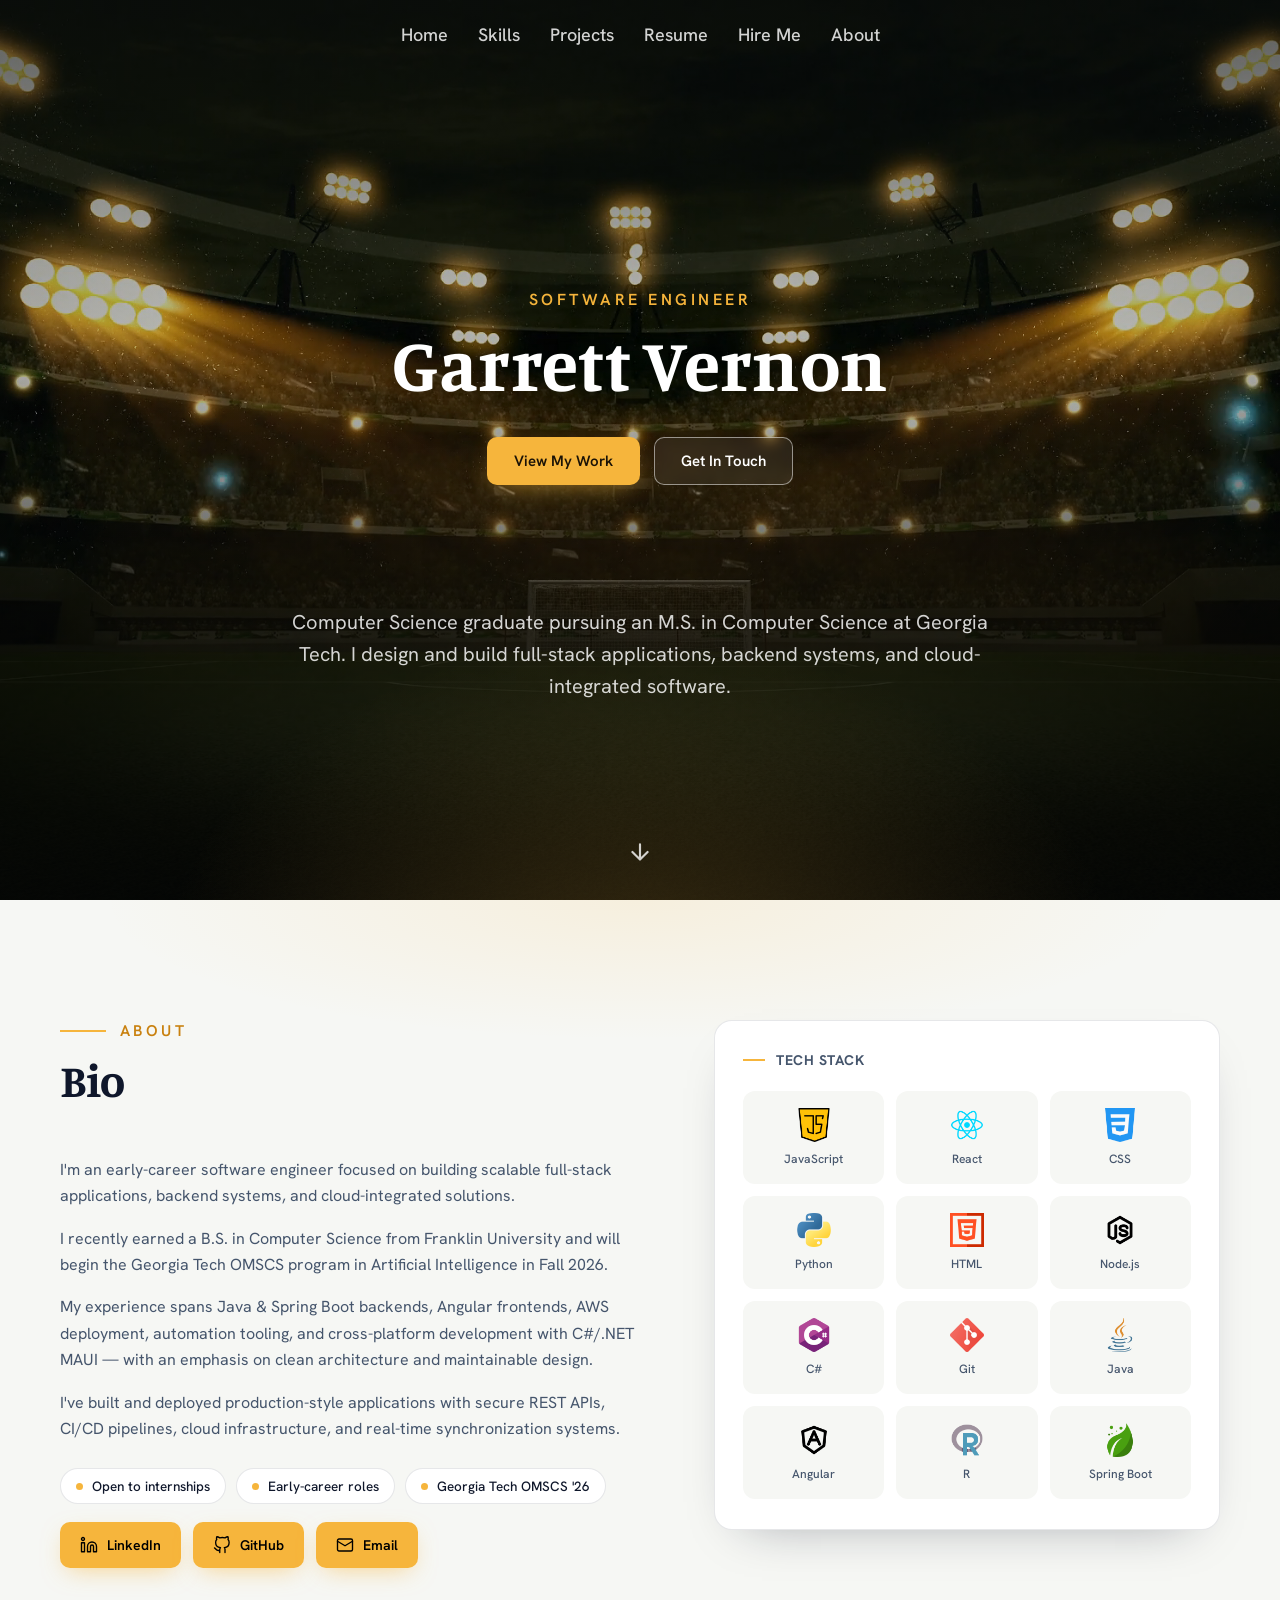
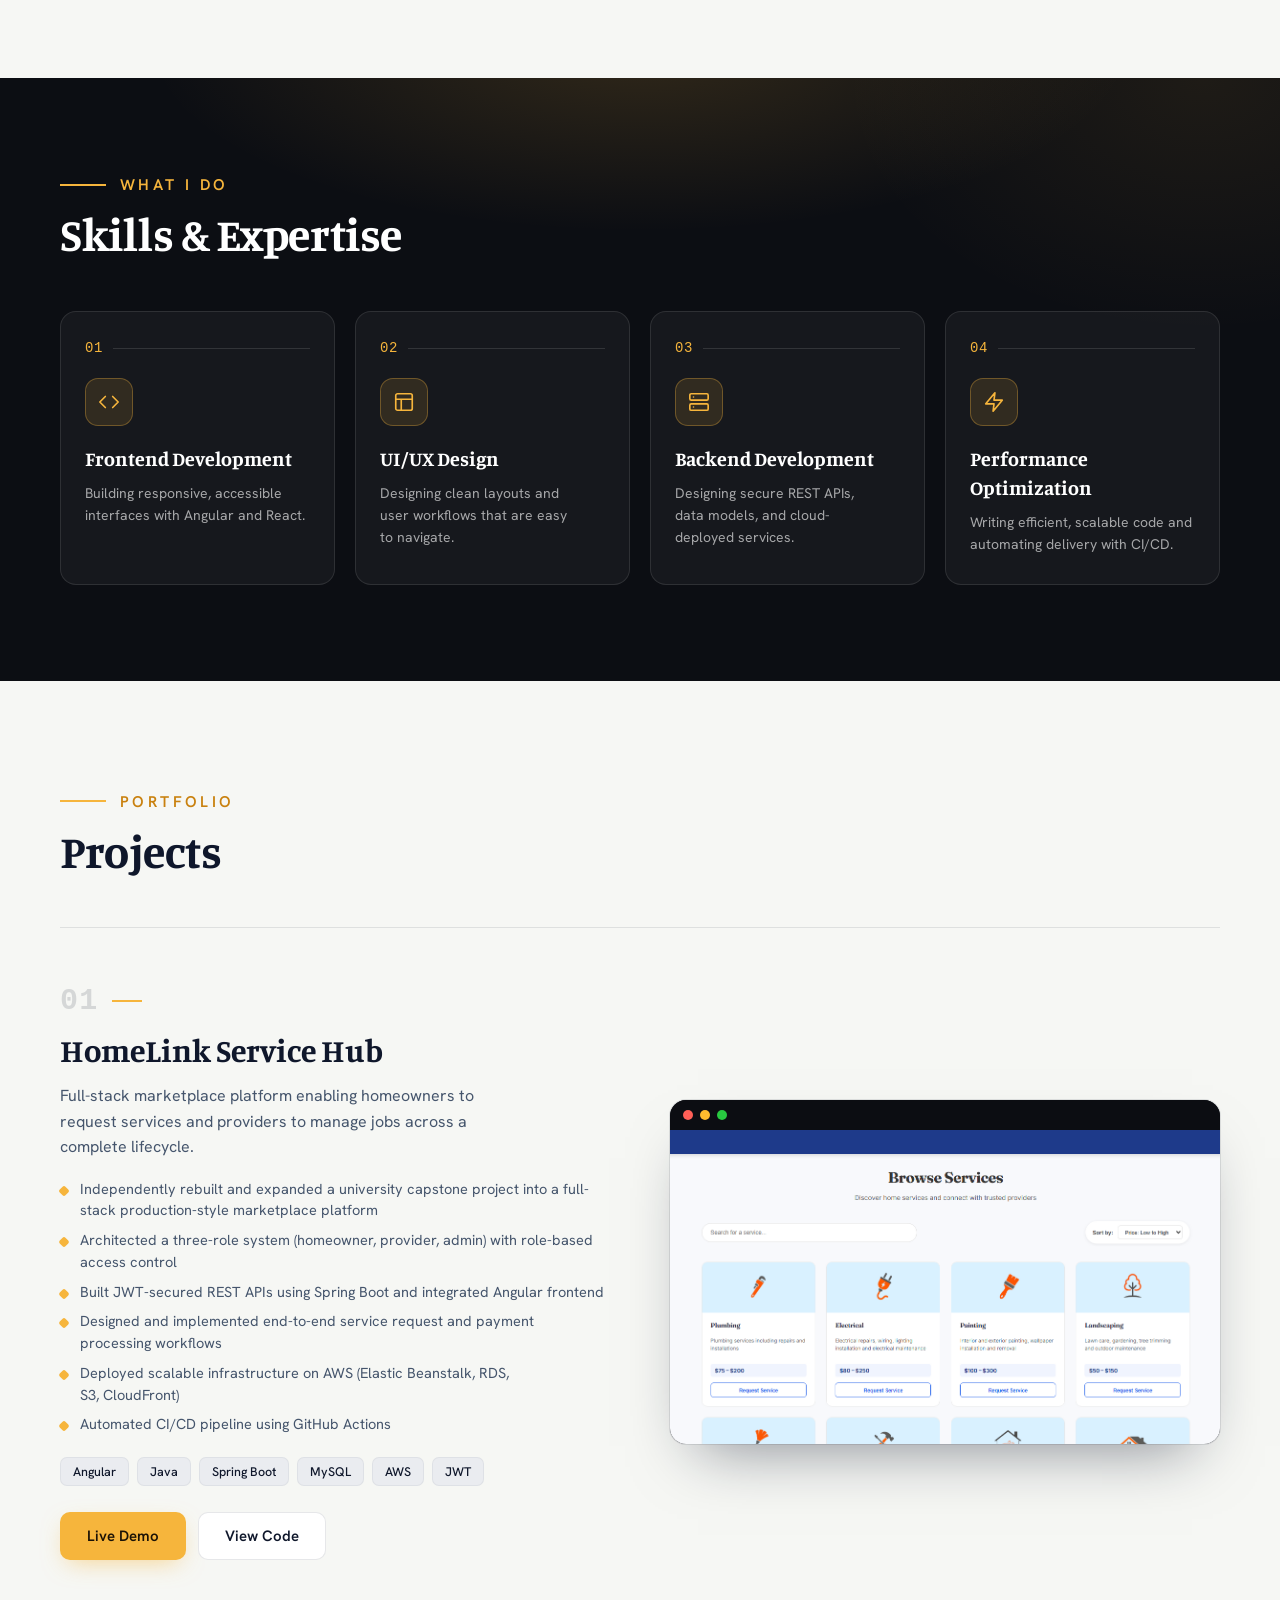
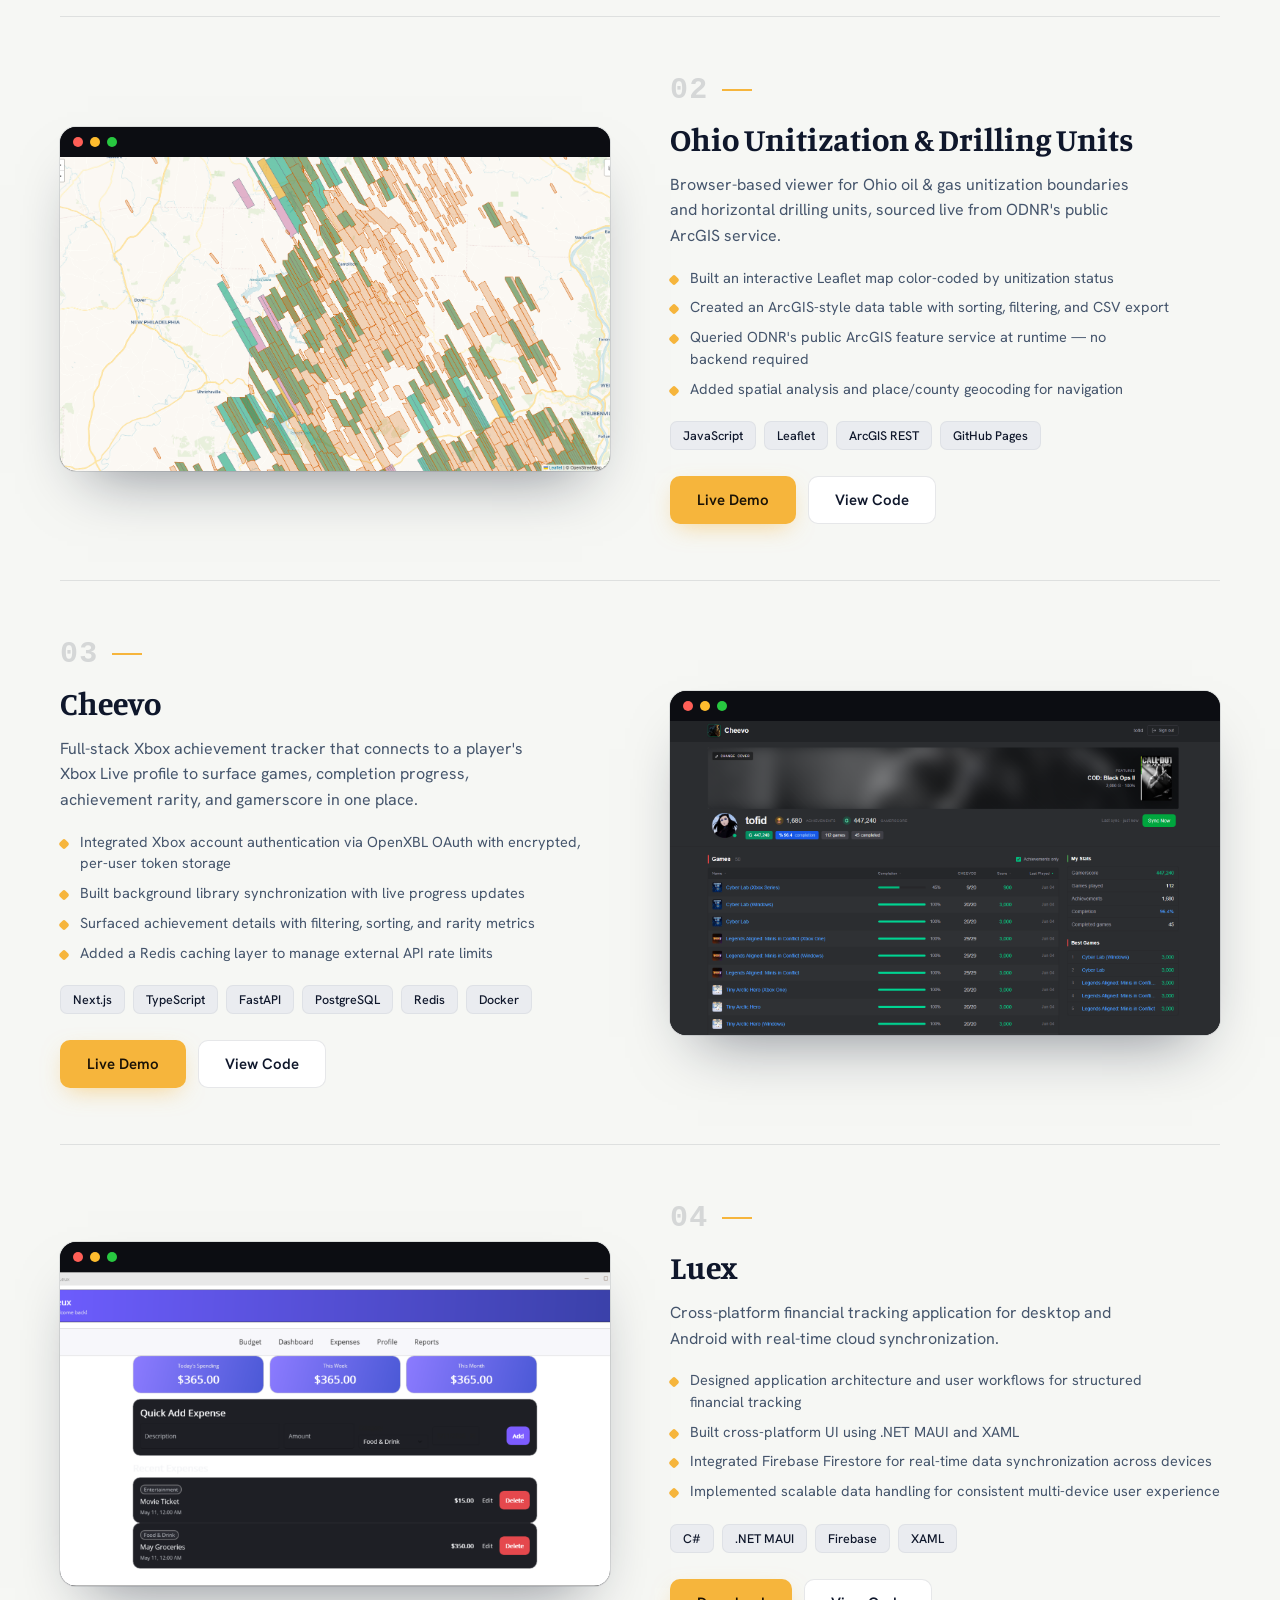
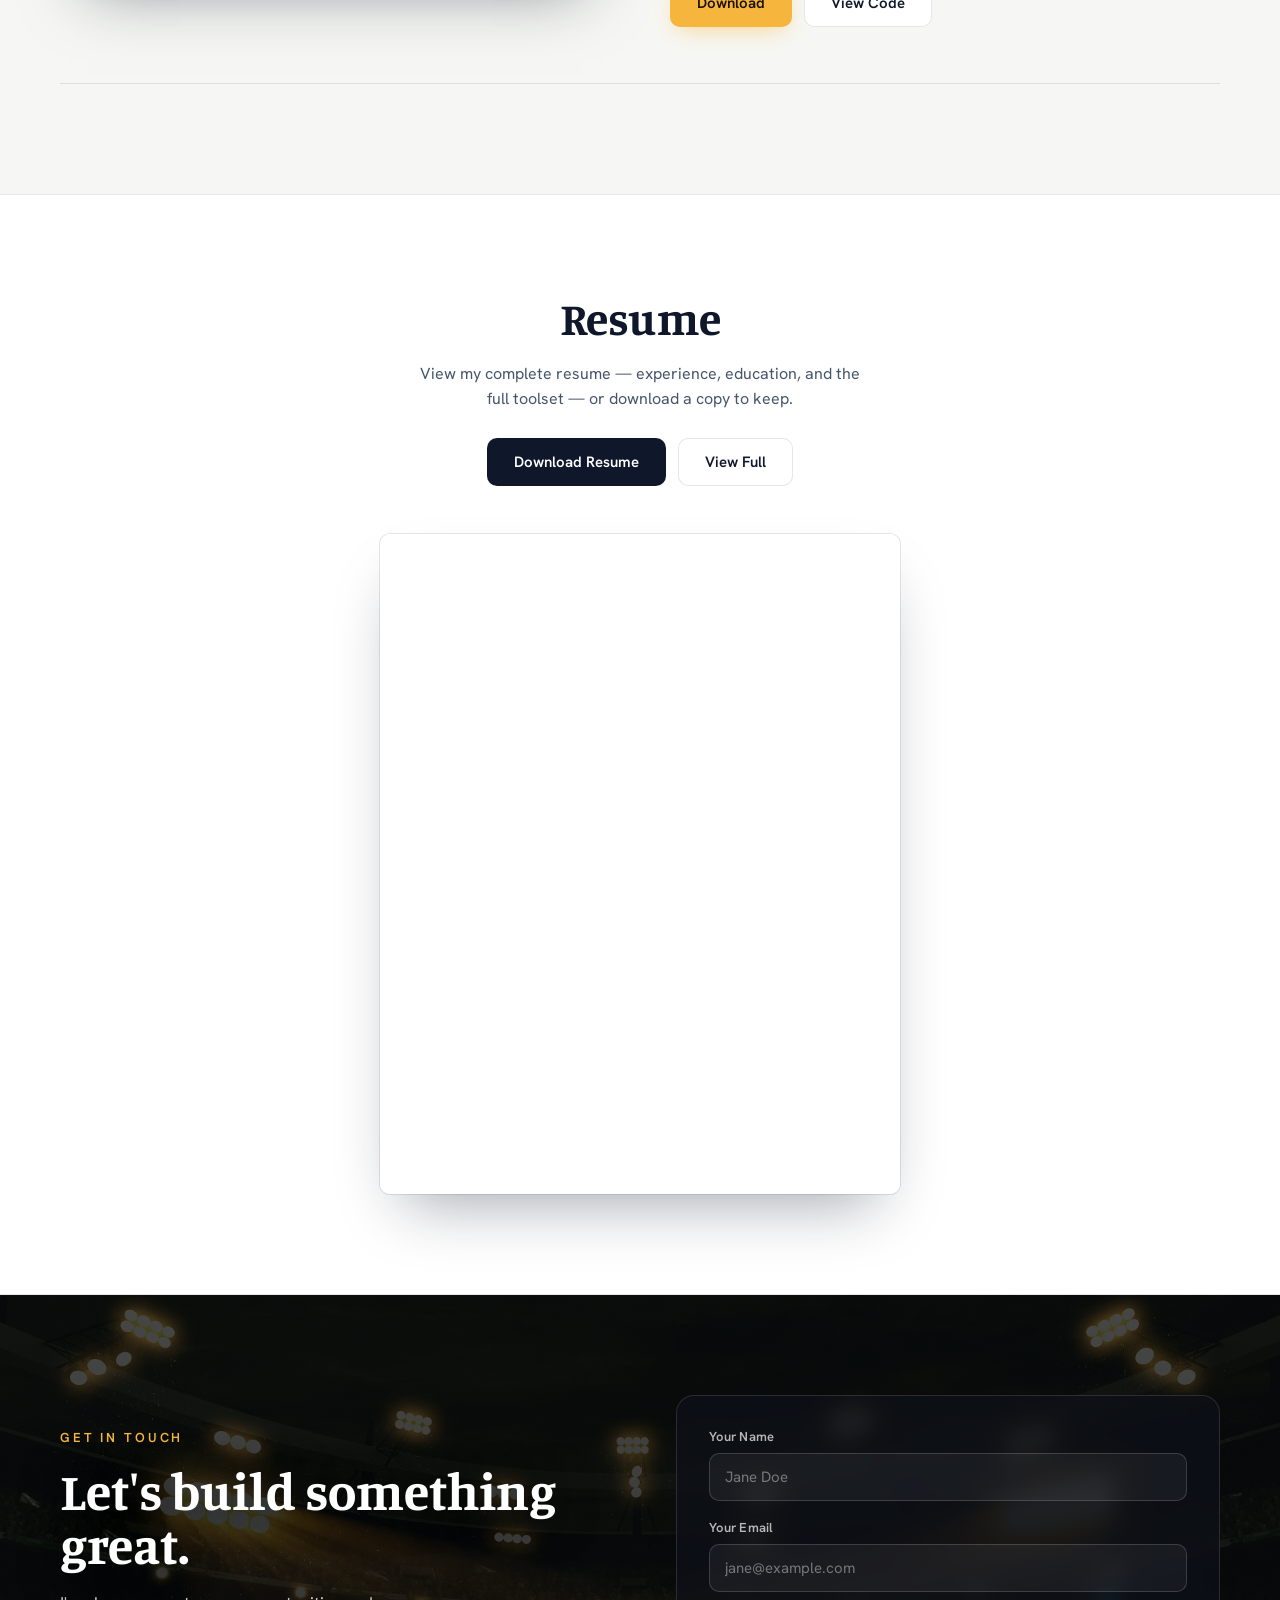
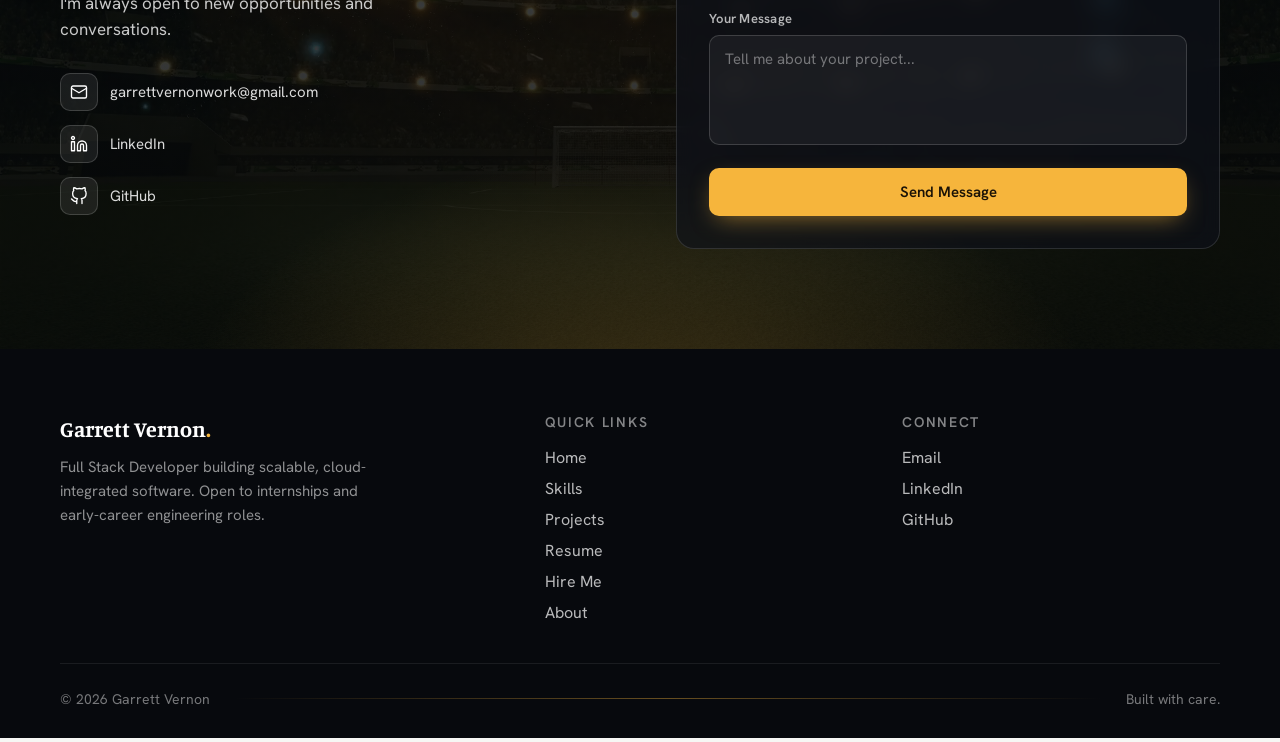
==== index.html @ 08ba1eec "Update hero blurb education line" ====
<!DOCTYPE html>
<html lang="en">
<head>
<meta charset="UTF-8">
<meta name="viewport" content="width=device-width, initial-scale=1.0">
<title>Garrett Vernon — Portfolio</title>
<link rel="preconnect" href="https://fonts.googleapis.com">
<link rel="preconnect" href="https://fonts.gstatic.com" crossorigin>
<link href="https://fonts.googleapis.com/css2?family=Manuale:wght@400;500;600;700;800&family=Hanken+Grotesk:wght@400;500;600;700&display=swap" rel="stylesheet">
<link rel="stylesheet" href="themed.css">
</head>
<body>

<!-- ===================== NAV ===================== -->
<nav class="nav" id="nav">
  <div class="wrap">
    <div class="nav-links">
      <a href="#top">Home</a>
      <a href="#skills">Skills</a>
      <a href="#projects">Projects</a>
      <a href="#resume">Resume</a>
      <a href="#contact">Hire Me</a>
      <a href="#about">About</a>
    </div>
  </div>
</nav>

<!-- ===================== HERO ===================== -->
<header class="hero" id="top" data-screen-label="Hero">
  <video id="heroVideo" poster="images/stadium-poster.jpg" muted loop playsinline preload="auto"></video>
  <div class="scrim"></div>
  <div class="grade"></div>
  <div class="hero-inner">
    <div class="hero-center">
      <div class="eyebrow hero-title">Software Engineer</div>
      <h1>Garrett Vernon</h1>
      <div class="btns">
        <a href="#projects" class="btn btn-amber">View My Work</a>
        <a href="#contact" class="btn btn-ghost-dark">Get In Touch</a>
      </div>
    </div>
    <p class="hero-blurb">Computer Science graduate pursuing an M.S. in Computer Science at Georgia Tech. I design and build full-stack applications, backend systems, and cloud-integrated software.</p>
  </div>
  <a href="#about" class="cue" aria-label="Scroll down">
    <svg width="26" height="26" viewBox="0 0 24 24" fill="none" stroke="currentColor" stroke-width="2" stroke-linecap="round" stroke-linejoin="round"><path d="M12 5v14M19 12l-7 7-7-7"/></svg>
  </a>
</header>

<!-- ===================== ABOUT ===================== -->
<section class="about" id="about" data-screen-label="About">
  <div class="wrap grid">
    <div class="about-text">
      <div class="sec-head">
        <div class="kicker"><span class="rule"></span><span class="eyebrow">About</span></div>
        <h2>Bio</h2>
      </div>
      <p class="lead">I'm an early-career software engineer focused on building scalable full-stack applications, backend systems, and cloud-integrated solutions.</p>
      <p class="body">I recently earned a B.S. in Computer Science from Franklin University and will begin the Georgia Tech OMSCS program in Artificial Intelligence in Fall 2026.</p>
      <p class="body">My experience spans Java &amp; Spring Boot backends, Angular frontends, AWS deployment, automation tooling, and cross-platform development with C#/.NET MAUI — with an emphasis on clean architecture and maintainable design.</p>
      <p class="body">I've built and deployed production-style applications with secure REST APIs, CI/CD pipelines, cloud infrastructure, and real-time synchronization systems.</p>
      <div class="badge-row">
        <span class="badge"><span class="d"></span>Open to internships</span>
        <span class="badge"><span class="d"></span>Early-career roles</span>
        <span class="badge"><span class="d"></span>Georgia Tech OMSCS '26</span>
      </div>
      <div class="about-links">
        <a href="https://www.linkedin.com/in/garrett-vernon-a85551238/" target="_blank" rel="noopener" class="btn-social"><span class="ic"><svg width="18" height="18" viewBox="0 0 24 24" fill="none" stroke="currentColor" stroke-width="1.8" stroke-linecap="round" stroke-linejoin="round"><path d="M16 8a6 6 0 0 1 6 6v7h-4v-7a2 2 0 0 0-4 0v7h-4v-7a6 6 0 0 1 6-6z"/><rect x="2" y="9" width="4" height="12"/><circle cx="4" cy="4" r="2"/></svg></span>LinkedIn</a>
        <a href="https://github.com/garrettvernon115" target="_blank" rel="noopener" class="btn-social"><span class="ic"><svg width="18" height="18" viewBox="0 0 24 24" fill="none" stroke="currentColor" stroke-width="1.8" stroke-linecap="round" stroke-linejoin="round"><path d="M9 19c-5 1.5-5-2.5-7-3m14 6v-3.87a3.37 3.37 0 0 0-.94-2.61c3.14-.35 6.44-1.54 6.44-7A5.44 5.44 0 0 0 20 4.77 5.07 5.07 0 0 0 19.91 1S18.73.65 16 2.48a13.38 13.38 0 0 0-7 0C6.27.65 5.09 1 5.09 1A5.07 5.07 0 0 0 5 4.77a5.44 5.44 0 0 0-1.5 3.78c0 5.42 3.3 6.61 6.44 7A3.37 3.37 0 0 0 9 18.13V22"/></svg></span>GitHub</a>
        <a href="mailto:garrettvernonwork@gmail.com" class="btn-social"><span class="ic"><svg width="18" height="18" viewBox="0 0 24 24" fill="none" stroke="currentColor" stroke-width="1.8" stroke-linecap="round" stroke-linejoin="round"><rect x="2" y="4" width="20" height="16" rx="2"/><path d="m22 7-10 6L2 7"/></svg></span>Email</a>
      </div>
    </div>
    <div class="tech-panel">
      <div class="ph"><span class="d-tick"></span><h3>Tech Stack</h3></div>
      <div class="tech-grid">
        <div class="tech-item"><img src="images/javascript.png" alt="JavaScript"><span>JavaScript</span></div>
        <div class="tech-item"><img src="images/react.png" alt="React"><span>React</span></div>
        <div class="tech-item"><img src="images/css.png" alt="CSS"><span>CSS</span></div>
        <div class="tech-item"><img src="images/python.png" alt="Python"><span>Python</span></div>
        <div class="tech-item"><img src="images/html.png" alt="HTML"><span>HTML</span></div>
        <div class="tech-item"><img src="images/nodejs.png" alt="Node.js"><span>Node.js</span></div>
        <div class="tech-item"><img src="images/csharp.png" alt="C#"><span>C#</span></div>
        <div class="tech-item"><img src="images/git.png" alt="Git"><span>Git</span></div>
        <div class="tech-item"><img src="images/java.png" alt="Java"><span>Java</span></div>
        <div class="tech-item"><img src="images/angular.png" alt="Angular"><span>Angular</span></div>
        <div class="tech-item"><img src="images/r.png" alt="R"><span>R</span></div>
        <div class="tech-item"><img src="images/springboot.png" alt="Spring Boot"><span>Spring Boot</span></div>
      </div>
    </div>
  </div>
</section>

<!-- ===================== SKILLS ===================== -->
<section class="skills dark" id="skills" data-screen-label="Skills">
  <div class="wrap inner">
    <div class="sec-head">
      <div class="kicker"><span class="rule"></span><span class="eyebrow">What I Do</span></div>
      <h2>Skills &amp; Expertise</h2>
    </div>
    <div class="skill-grid">
      <div class="sk-card">
        <div class="n"><span class="num">01</span><span class="bar"></span></div>
        <div class="ico"><svg width="22" height="22" viewBox="0 0 24 24" fill="none" stroke="currentColor" stroke-width="1.8" stroke-linecap="round" stroke-linejoin="round"><polyline points="16 18 22 12 16 6"/><polyline points="8 6 2 12 8 18"/></svg></div>
        <h3>Frontend Development</h3>
        <p>Building responsive, accessible interfaces with Angular and React.</p>
      </div>
      <div class="sk-card">
        <div class="n"><span class="num">02</span><span class="bar"></span></div>
        <div class="ico"><svg width="22" height="22" viewBox="0 0 24 24" fill="none" stroke="currentColor" stroke-width="1.8" stroke-linecap="round" stroke-linejoin="round"><rect x="3" y="3" width="18" height="18" rx="2"/><path d="M3 9h18M9 21V9"/></svg></div>
        <h3>UI/UX Design</h3>
        <p>Designing clean layouts and user workflows that are easy to navigate.</p>
      </div>
      <div class="sk-card">
        <div class="n"><span class="num">03</span><span class="bar"></span></div>
        <div class="ico"><svg width="22" height="22" viewBox="0 0 24 24" fill="none" stroke="currentColor" stroke-width="1.8" stroke-linecap="round" stroke-linejoin="round"><rect x="2" y="3" width="20" height="7" rx="1.5"/><rect x="2" y="14" width="20" height="7" rx="1.5"/><path d="M6 6.5h.01M6 17.5h.01"/></svg></div>
        <h3>Backend Development</h3>
        <p>Designing secure REST APIs, data models, and cloud-deployed services.</p>
      </div>
      <div class="sk-card">
        <div class="n"><span class="num">04</span><span class="bar"></span></div>
        <div class="ico"><svg width="22" height="22" viewBox="0 0 24 24" fill="none" stroke="currentColor" stroke-width="1.8" stroke-linecap="round" stroke-linejoin="round"><polygon points="13 2 3 14 12 14 11 22 21 10 12 10 13 2"/></svg></div>
        <h3>Performance Optimization</h3>
        <p>Writing efficient, scalable code and automating delivery with CI/CD.</p>
      </div>
    </div>
  </div>
</section>

<!-- ===================== PROJECTS ===================== -->
<section class="projects" id="projects" data-screen-label="Projects">
  <div class="wrap">
    <div class="sec-head">
      <div class="kicker"><span class="rule"></span><span class="eyebrow">Portfolio</span></div>
      <h2>Projects</h2>
    </div>

    <div class="project">
      <div class="p-content">
        <div class="p-top"><span class="num">01</span><span class="tick"></span></div>
        <h3>HomeLink Service Hub</h3>
        <p class="desc">Full-stack marketplace platform enabling homeowners to request services and providers to manage jobs across a complete lifecycle.</p>
        <ul>
          <li>Independently rebuilt and expanded a university capstone project into a full-stack production-style marketplace platform</li>
          <li>Architected a three-role system (homeowner, provider, admin) with role-based access control</li>
          <li>Built JWT-secured REST APIs using Spring Boot and integrated Angular frontend</li>
          <li>Designed and implemented end-to-end service request and payment processing workflows</li>
          <li>Deployed scalable infrastructure on AWS (Elastic Beanstalk, RDS, S3, CloudFront)</li>
          <li>Automated CI/CD pipeline using GitHub Actions</li>
        </ul>
        <div class="tags"><span class="chip">Angular</span><span class="chip">Java</span><span class="chip">Spring Boot</span><span class="chip">MySQL</span><span class="chip">AWS</span><span class="chip">JWT</span></div>
        <div class="acts"><a href="https://d2n5l44xq019o.cloudfront.net/" target="_blank" rel="noopener noreferrer" class="btn btn-amber">Live Demo</a><a href="https://github.com/garrettvernon115/HomeLink" target="_blank" rel="noopener noreferrer" class="btn btn-outline">View Code</a></div>
      </div>
      <div class="p-media">
        <a class="p-frame" href="https://d2n5l44xq019o.cloudfront.net/" target="_blank" rel="noopener" aria-label="Open HomeLink Service Hub live demo"><div class="bar"><i></i><i></i><i></i></div><img src="images/HomeLink Service Page.png" alt="HomeLink Service Hub"><div class="glow"></div></a>
      </div>
    </div>

    <div class="project flip">
      <div class="p-content">
        <div class="p-top"><span class="num">02</span><span class="tick"></span></div>
        <h3>Ohio Unitization &amp; Drilling Units</h3>
        <p class="desc">Browser-based viewer for Ohio oil &amp; gas unitization boundaries and horizontal drilling units, sourced live from ODNR's public ArcGIS service.</p>
        <ul>
          <li>Built an interactive Leaflet map color-coded by unitization status</li>
          <li>Created an ArcGIS-style data table with sorting, filtering, and CSV export</li>
          <li>Queried ODNR's public ArcGIS feature service at runtime — no backend required</li>
          <li>Added spatial analysis and place/county geocoding for navigation</li>
        </ul>
        <div class="tags"><span class="chip">JavaScript</span><span class="chip">Leaflet</span><span class="chip">ArcGIS REST</span><span class="chip">GitHub Pages</span></div>
        <div class="acts"><a href="https://garrettvernon115.github.io/Ohio-Unitization-Drilling-Units/" target="_blank" rel="noopener noreferrer" class="btn btn-amber">Live Demo</a><a href="https://github.com/garrettvernon115/Ohio-Unitization-Drilling-Units" target="_blank" rel="noopener noreferrer" class="btn btn-outline">View Code</a></div>
      </div>
      <div class="p-media">
        <a class="p-frame" href="https://garrettvernon115.github.io/Ohio-Unitization-Drilling-Units/" target="_blank" rel="noopener" aria-label="Open Ohio Unitization live demo"><div class="bar"><i></i><i></i><i></i></div><img src="images/Screenshot 2026-06-04 130648.png" alt="Ohio Unitization &amp; Drilling Units"><div class="glow"></div></a>
      </div>
    </div>

    <div class="project">
      <div class="p-content">
        <div class="p-top"><span class="num">03</span><span class="tick"></span></div>
        <h3>Cheevo</h3>
        <p class="desc">Full-stack Xbox achievement tracker that connects to a player's Xbox Live profile to surface games, completion progress, achievement rarity, and gamerscore in one place.</p>
        <ul>
          <li>Integrated Xbox account authentication via OpenXBL OAuth with encrypted, per-user token storage</li>
          <li>Built background library synchronization with live progress updates</li>
          <li>Surfaced achievement details with filtering, sorting, and rarity metrics</li>
          <li>Added a Redis caching layer to manage external API rate limits</li>
        </ul>
        <div class="tags"><span class="chip">Next.js</span><span class="chip">TypeScript</span><span class="chip">FastAPI</span><span class="chip">PostgreSQL</span><span class="chip">Redis</span><span class="chip">Docker</span></div>
        <div class="acts"><a href="https://satisfied-enthusiasm-production-65ea.up.railway.app" target="_blank" rel="noopener noreferrer" class="btn btn-amber">Live Demo</a><a href="https://github.com/garrettvernon115/Cheevo" target="_blank" rel="noopener noreferrer" class="btn btn-outline">View Code</a></div>
      </div>
      <div class="p-media">
        <a class="p-frame" href="https://satisfied-enthusiasm-production-65ea.up.railway.app" target="_blank" rel="noopener" aria-label="Open Cheevo live demo"><div class="bar"><i></i><i></i><i></i></div><img src="images/Screenshot 2026-06-04 144217.png" alt="Cheevo"><div class="glow"></div></a>
      </div>
    </div>

    <div class="project flip">
      <div class="p-content">
        <div class="p-top"><span class="num">04</span><span class="tick"></span></div>
        <h3>Luex</h3>
        <p class="desc">Cross-platform financial tracking application for desktop and Android with real-time cloud synchronization.</p>
        <ul>
          <li>Designed application architecture and user workflows for structured financial tracking</li>
          <li>Built cross-platform UI using .NET MAUI and XAML</li>
          <li>Integrated Firebase Firestore for real-time data synchronization across devices</li>
          <li>Implemented scalable data handling for consistent multi-device user experience</li>
        </ul>
        <div class="tags"><span class="chip">C#</span><span class="chip">.NET MAUI</span><span class="chip">Firebase</span><span class="chip">XAML</span></div>
        <div class="acts"><a href="https://github.com/garrettvernon115/Practicum-Project-2/releases" target="_blank" rel="noopener noreferrer" class="btn btn-amber">Download</a><a href="https://github.com/garrettvernon115/Practicum-Project-2" target="_blank" rel="noopener noreferrer" class="btn btn-outline">View Code</a></div>
      </div>
      <div class="p-media">
        <a class="p-frame" href="https://github.com/garrettvernon115/Practicum-Project-2/releases" target="_blank" rel="noopener" aria-label="Open Luex releases"><div class="bar"><i></i><i></i><i></i></div><img src="images/Leux Dashboard.png" alt="Luex"><div class="glow"></div></a>
      </div>
    </div>
  </div>
</section>

<!-- ===================== RESUME ===================== -->
<section class="resume" id="resume" data-screen-label="Resume">
  <div class="wrap">
    <div class="r-head">
      <div class="sec-head center">
        <h2>Resume</h2>
      </div>
      <p>View my complete resume — experience, education, and the full toolset — or download a copy to keep.</p>
      <div class="acts">
        <a href="Garrett_Vernon_Resume_July_2026.pdf" download class="btn btn-dark">Download Resume</a>
        <a href="Garrett_Vernon_Resume_July_2026.pdf" target="_blank" rel="noopener noreferrer" class="btn btn-outline">View Full</a>
      </div>
    </div>
    <button class="r-doc" id="resumePreview" type="button" aria-label="Enlarge resume preview">
      <iframe class="r-doc-frame" src="Garrett_Vernon_Resume_July_2026.pdf#toolbar=0&navpanes=0&scrollbar=0&view=FitH" title="Resume preview" tabindex="-1" aria-hidden="true"></iframe>
      <span class="r-doc-cta">Click to enlarge</span>
    </button>
  </div>

  <!-- Resume lightbox -->
  <div class="resume-modal" id="resumeModal" aria-hidden="true" role="dialog" aria-modal="true" aria-label="Resume preview">
    <button class="resume-modal-close" id="resumeModalClose" type="button" aria-label="Close resume preview">&times;</button>
    <div class="resume-modal-doc">
      <iframe id="resumeModalFrame" title="Resume — full view"></iframe>
    </div>
  </div>
</section>

<!-- ===================== CONTACT ===================== -->
<section class="contact dark" id="contact" data-screen-label="Contact">
  <video id="contactVideo" poster="images/stadium-poster.jpg" muted loop playsinline preload="none"></video>
  <div class="scrim"></div>
  <div class="grade"></div>
  <div class="inner">
    <div class="wrap c-grid">
      <div class="c-left">
        <div class="eyebrow">Get In Touch</div>
        <h2>Let's build something great.</h2>
        <p>I'm always open to new opportunities and conversations.</p>
        <div class="links">
          <a href="mailto:garrettvernonwork@gmail.com"><span class="ic"><svg width="18" height="18" viewBox="0 0 24 24" fill="none" stroke="currentColor" stroke-width="1.8" stroke-linecap="round" stroke-linejoin="round"><rect x="2" y="4" width="20" height="16" rx="2"/><path d="m22 7-10 6L2 7"/></svg></span>garrettvernonwork@gmail.com</a>
          <a href="https://www.linkedin.com/in/garrett-vernon-a85551238/" target="_blank" rel="noopener"><span class="ic"><svg width="18" height="18" viewBox="0 0 24 24" fill="none" stroke="currentColor" stroke-width="1.8" stroke-linecap="round" stroke-linejoin="round"><path d="M16 8a6 6 0 0 1 6 6v7h-4v-7a2 2 0 0 0-4 0v7h-4v-7a6 6 0 0 1 6-6z"/><rect x="2" y="9" width="4" height="12"/><circle cx="4" cy="4" r="2"/></svg></span>LinkedIn</a>
          <a href="https://github.com/garrettvernon115" target="_blank" rel="noopener"><span class="ic"><svg width="18" height="18" viewBox="0 0 24 24" fill="none" stroke="currentColor" stroke-width="1.8" stroke-linecap="round" stroke-linejoin="round"><path d="M9 19c-5 1.5-5-2.5-7-3m14 6v-3.87a3.37 3.37 0 0 0-.94-2.61c3.14-.35 6.44-1.54 6.44-7A5.44 5.44 0 0 0 20 4.77 5.07 5.07 0 0 0 19.91 1S18.73.65 16 2.48a13.38 13.38 0 0 0-7 0C6.27.65 5.09 1 5.09 1A5.07 5.07 0 0 0 5 4.77a5.44 5.44 0 0 0-1.5 3.78c0 5.42 3.3 6.61 6.44 7A3.37 3.37 0 0 0 9 18.13V22"/></svg></span>GitHub</a>
        </div>
      </div>
      <form class="c-form" onsubmit="return false">
        <label class="fl">Your Name</label>
        <input type="text" placeholder="Jane Doe">
        <label class="fl">Your Email</label>
        <input type="email" placeholder="jane@example.com">
        <label class="fl">Your Message</label>
        <textarea placeholder="Tell me about your project..."></textarea>
        <button class="btn btn-amber">Send Message</button>
      </form>
    </div>
  </div>
</section>

<!-- ===================== FOOTER ===================== -->
<footer class="footer">
  <div class="wrap">
    <div class="f-top">
      <div class="f-name">
        <h3>Garrett Vernon<span class="dot">.</span></h3>
        <p>Full Stack Developer building scalable, cloud-integrated software. Open to internships and early-career engineering roles.</p>
      </div>
      <div class="f-links">
        <h4>Quick Links</h4>
        <ul>
          <li><a href="#top">Home</a></li>
          <li><a href="#skills">Skills</a></li>
          <li><a href="#projects">Projects</a></li>
          <li><a href="#resume">Resume</a></li>
          <li><a href="#contact">Hire Me</a></li>
          <li><a href="#about">About</a></li>
        </ul>
      </div>
      <div class="f-connect">
        <h4>Connect</h4>
        <ul>
          <li><a href="mailto:garrettvernonwork@gmail.com">Email</a></li>
          <li><a href="https://www.linkedin.com/in/garrett-vernon-a85551238/" target="_blank" rel="noopener">LinkedIn</a></li>
          <li><a href="https://github.com/garrettvernon115" target="_blank" rel="noopener">GitHub</a></li>
        </ul>
      </div>
    </div>
    <div class="f-bottom">
      <p>© 2026 Garrett Vernon</p>
      <span class="pitch"></span>
      <p>Built with care.</p>
    </div>
  </div>
</footer>

<script>
  // nav background on scroll
  const nav = document.getElementById('nav');
  const onScroll = () => nav.classList.toggle('scrolled', window.scrollY > 40);
  onScroll(); window.addEventListener('scroll', onScroll, { passive: true });

  // hero video: load + play
  const hv = document.getElementById('heroVideo');
  hv.src = 'videos/stadium.mp4';
  hv.play().catch(()=>{});

  // contact video: lazy play when in view
  const cv = document.getElementById('contactVideo');
  const io = new IntersectionObserver((entries) => {
    entries.forEach(e => {
      if (e.isIntersecting) { if (!cv.src) cv.src = 'videos/stadium.mp4'; cv.play().catch(()=>{}); }
      else cv.pause();
    });
  }, { threshold: 0.2 });
  io.observe(cv);

  // resume lightbox
  const resumePreview = document.getElementById('resumePreview');
  const resumeModal = document.getElementById('resumeModal');
  const resumeModalFrame = document.getElementById('resumeModalFrame');
  const resumeModalClose = document.getElementById('resumeModalClose');
  const RESUME_SRC = 'Garrett_Vernon_Resume_July_2026.pdf#view=FitH';
  const openResume = () => {
    if (!resumeModalFrame.src) resumeModalFrame.src = RESUME_SRC;
    resumeModal.classList.add('open');
    resumeModal.setAttribute('aria-hidden', 'false');
    document.body.style.overflow = 'hidden';
  };
  const closeResume = () => {
    resumeModal.classList.remove('open');
    resumeModal.setAttribute('aria-hidden', 'true');
    document.body.style.overflow = '';
  };
  if (resumePreview) resumePreview.addEventListener('click', openResume);
  if (resumeModalClose) resumeModalClose.addEventListener('click', closeResume);
  if (resumeModal) resumeModal.addEventListener('click', (e) => { if (e.target === resumeModal) closeResume(); });
  document.addEventListener('keydown', (e) => { if (e.key === 'Escape' && resumeModal.classList.contains('open')) closeResume(); });
</script>

</body>
</html>
---- themed.css ----
/* ===================================================================
   Garrett Vernon — Themed Portfolio (floodlight amber / night)
   =================================================================== */
@font-face {
  font-family: 'Indoor Soccer';
  src: url('uploads/Indoor Soccer Bold.otf') format('opentype');
  font-weight: 700;
  font-display: swap;
}
:root {
  --serif: 'Manuale', serif;
  --sans: 'Hanken Grotesk', sans-serif;
  --mono: ui-monospace, 'SF Mono', 'Cascadia Mono', 'Roboto Mono', monospace;
  --amber: #F6B53C;
  --amber-deep: #C9810F;
  --night: #0c0e13;
  --night-2: #12151d;
  --pitch: #F3F5F0;
  --light: #f6f7f4;
  --ink: #0f172b;
  --slate: #45556c;
  --line: rgba(15,23,43,.10);
  --maxw: 1240px;
}
* { margin: 0; padding: 0; box-sizing: border-box; }
html { scroll-behavior: smooth; }
body { font-family: var(--sans); color: var(--ink); background: var(--light); -webkit-font-smoothing: antialiased; }
img { display: block; max-width: 100%; }
a { text-decoration: none; color: inherit; }

.wrap { width: 100%; max-width: var(--maxw); margin: 0 auto; padding: 0 40px; }

/* shared type */
.eyebrow { font-family: var(--sans); font-weight: 600; font-size: 13px; letter-spacing: 0.22em; text-transform: uppercase; }
.serif { font-family: var(--serif); }
.num { font-family: var(--mono); font-weight: 500; letter-spacing: 0.04em; }

.btn { font-family: var(--sans); font-weight: 600; font-size: 15px; height: 48px; padding: 0 26px;
  border-radius: 10px; display: inline-flex; align-items: center; justify-content: center; gap: 9px;
  cursor: pointer; border: 1.5px solid transparent; white-space: nowrap; transition: transform .15s ease, background .2s ease, box-shadow .2s; }
.btn:hover { transform: translateY(-2px); }
.btn-amber { background: var(--amber); color: #1a1206; box-shadow: 0 8px 24px -8px rgba(246,181,60,.6); }
.btn-amber:hover { box-shadow: 0 12px 30px -8px rgba(246,181,60,.75); }
.btn-ghost-dark { background: rgba(255,255,255,.07); color: #fff; border-color: rgba(255,255,255,.5); backdrop-filter: blur(4px); }
.btn-dark { background: var(--ink); color: #fff; }
.btn-outline { background: #fff; color: var(--ink); border-color: var(--line); }

.chip { font-family: var(--sans); font-weight: 500; font-size: 12.5px; padding: 5px 12px; border-radius: 7px; white-space: nowrap; }

/* section heading block */
.sec-head { margin-bottom: 52px; }
.sec-head .kicker { display: flex; align-items: center; gap: 14px; margin-bottom: 16px; }
.sec-head .kicker .num { font-size: 14px; color: var(--amber-deep); }
.sec-head .kicker .eyebrow { color: var(--amber-deep); }
.sec-head .kicker .rule { flex: 0 0 46px; height: 2px; background: var(--amber); }
.sec-head h2 { font-family: var(--serif); font-weight: 700; font-size: 46px; line-height: 1.04; letter-spacing: -0.01em; color: var(--ink); }
.sec-head.center { text-align: center; }
.sec-head.center .kicker { justify-content: center; }
/* dark variant */
.dark .sec-head h2 { color: #fff; }
.dark .sec-head .kicker .num, .dark .sec-head .kicker .eyebrow { color: var(--amber); }

/* ===================== NAV ===================== */
.nav { position: fixed; top: 0; left: 0; right: 0; z-index: 60; height: 70px; display: flex; align-items: center;
  transition: box-shadow .3s ease; border-bottom: 1px solid transparent; }
.nav .wrap { display: flex; align-items: center; justify-content: center; }
.nav.scrolled { background: rgba(6,21,13,.88); backdrop-filter: blur(12px) saturate(1.2); border-bottom-color: rgba(255,255,255,.08); }
.logo { font-family: var(--serif); font-weight: 700; font-size: 22px; color: #fff; white-space: nowrap; }
.logo .dot { color: var(--amber); }
.nav-links { display: flex; gap: 30px; align-items: center; }
.nav-links a { font-family: var(--sans); font-size: 18px; font-weight: 500; color: rgba(255,255,255,.82); transition: color .2s; }
.nav-links a:hover { color: var(--amber); }
.nav-cta { font-family: var(--sans); font-weight: 600; font-size: 16px; height: 40px; padding: 0 18px; border-radius: 8px;
  background: var(--amber); color: #1a1206; display: inline-flex; align-items: center; transition: transform .15s; }
.nav-cta:hover { transform: translateY(-2px); }

/* ===================== HERO ===================== */
.hero { position: relative; height: 100vh; min-height: 640px; overflow: hidden; background: var(--night); }
.hero video, .hero .bgimg { position: absolute; inset: 0; width: 100%; height: 100%; object-fit: cover; object-position: center 42%; }
.hero .scrim { position: absolute; inset: 0; background:
  radial-gradient(120% 90% at 50% 6%, rgba(0,0,0,0) 42%, rgba(0,0,0,.5) 100%),
  linear-gradient(to bottom, rgba(8,10,12,.66) 0%, rgba(8,10,12,.22) 40%, rgba(6,8,10,.86) 100%); }
.hero .grade { position: absolute; inset: 0; background: radial-gradient(60% 60% at 50% 108%, rgba(246,181,60,.20), transparent 62%); }
.hero-inner { position: relative; z-index: 3; height: 100%; display: flex; flex-direction: column; align-items: center; justify-content: center; text-align: center; color: #fff; padding: 0 8% 14vh; }
.hero-center { display: flex; flex-direction: column; align-items: center; }
.hero .eyebrow { color: var(--amber); margin-bottom: 22px; }
.hero .hero-title { margin-bottom: 18px; font-size: 16px; }
.hero h1 { font-family: 'Indoor Soccer', var(--serif); font-weight: 700; font-size: clamp(40px, 5.8vw, 80px); line-height: 0.98; letter-spacing: 0.005em; margin-bottom: 36px; text-shadow: 0 2px 50px rgba(0,0,0,.5); white-space: nowrap; }
@media (max-width: 520px) { .hero h1 { white-space: normal; } }
.hero-stats { display: flex; align-items: center; justify-content: center; flex-wrap: wrap; gap: 14px; margin-bottom: 40px; }
.hero-stats span:not(.sep) { font-family: var(--mono); font-size: 13px; font-weight: 500; letter-spacing: 0.06em; text-transform: uppercase; color: rgba(255,255,255,.82); }
.hero-stats .sep { width: 5px; height: 5px; border-radius: 50%; background: var(--amber); flex: none; }
@media (max-width: 560px) { .hero-stats .sep { display: none; } .hero-stats { gap: 8px 16px; } }
.hero-blurb { position: absolute; left: 50%; bottom: 22vh; transform: translateX(-50%); width: 100%; margin: 0; max-width: 700px; font-family: var(--sans); font-size: 20px; font-weight: 400; line-height: 1.6; color: rgba(255,255,255,.82); text-wrap: pretty; }
.hero .sub { font-family: var(--serif); font-weight: 500; font-size: clamp(19px, 2.2vw, 25px); color: rgba(255,255,255,.84); margin-bottom: 36px; max-width: 720px; }
.hero .btns { display: flex; gap: 14px; }
.hero .cue { position: absolute; left: 50%; bottom: 30px; transform: translateX(-50%); z-index: 4; color: #fff; opacity: .8; animation: bob 2s ease-in-out infinite; }
@keyframes bob { 0%,100%{ transform: translate(-50%,0);} 50%{ transform: translate(-50%,9px);} }

/* ===================== ABOUT (light) ===================== */
.about { position: relative; background: var(--light); padding: 120px 0 110px; }
.about::before { content: ''; position: absolute; top: 0; left: 0; right: 0; height: 200px; pointer-events: none;
  background: radial-gradient(60% 100% at 50% 0%, rgba(246,181,60,.12), transparent 70%); }
.about .grid { position: relative; display: grid; grid-template-columns: 1.15fr 1fr; gap: 72px; align-items: start; }
.about .lead { font-family: var(--sans); font-size: 16px; font-weight: 400; line-height: 1.65; color: var(--slate); margin-bottom: 16px; text-wrap: pretty; }
.about p.body { font-size: 16px; line-height: 1.65; color: var(--slate); margin-bottom: 16px; text-wrap: pretty; }
.about .badge-row { display: flex; flex-wrap: wrap; gap: 10px; margin-top: 26px; }
.about .badge { display: inline-flex; align-items: center; gap: 9px; font-size: 13.5px; font-weight: 500; color: var(--ink);
  background: #fff; border: 1px solid var(--line); border-radius: 99px; padding: 8px 15px; }
.about .badge .d { width: 7px; height: 7px; border-radius: 50%; background: var(--amber); }
.about .about-links { display: flex; flex-wrap: wrap; gap: 12px; margin-top: 18px; }
.about .btn-social { display: inline-flex; align-items: center; gap: 9px; font-family: var(--sans); font-weight: 600;
  font-size: 14px; color: #000; background: var(--amber); height: 46px; padding: 0 20px; border-radius: 10px;
  box-shadow: 0 8px 24px -8px rgba(246,181,60,.6); transition: transform .15s ease, box-shadow .2s ease; }
.about .btn-social:hover { transform: translateY(-2px); box-shadow: 0 12px 30px -8px rgba(246,181,60,.75); }
.about .btn-social .ic { display: inline-flex; align-items: center; }

.tech-panel { background: #fff; border: 1px solid var(--line); border-radius: 18px; padding: 30px 28px; box-shadow: 0 20px 50px -30px rgba(15,23,43,.4); }
.tech-panel .ph { display: flex; align-items: center; gap: 11px; margin-bottom: 22px; }
.tech-panel .ph .d-tick { width: 22px; height: 2px; background: var(--amber); flex: none; }
.tech-panel .ph h3 { font-family: var(--sans); font-weight: 700; font-size: 14px; letter-spacing: .04em; text-transform: uppercase; color: var(--slate); }
.tech-grid { display: grid; grid-template-columns: repeat(3, 1fr); gap: 12px; }
.tech-item { display: flex; flex-direction: column; align-items: center; gap: 9px; padding: 16px 8px; border-radius: 12px; background: var(--light); border: 1px solid transparent; transition: border-color .2s, transform .2s, background .2s; }
.tech-item:hover { border-color: rgba(246,181,60,.5); transform: translateY(-3px); background: #fff; }
.tech-item img { width: 34px; height: 34px; object-fit: contain; }
.tech-item span { font-size: 12px; font-weight: 500; color: var(--slate); }

/* ===================== SKILLS (dark scoreboard) ===================== */
.skills { position: relative; background: var(--night); padding: 96px 0; overflow: hidden; }
.skills::before { content: ''; position: absolute; inset: 0; pointer-events: none; background:
  radial-gradient(55% 45% at 50% -6%, rgba(246,181,60,.16), transparent 70%),
  radial-gradient(40% 60% at 94% 0%, rgba(246,181,60,.08), transparent 70%); }
.skills .inner { position: relative; z-index: 2; }
.skill-grid { display: grid; grid-template-columns: repeat(4, 1fr); gap: 20px; }
.sk-card { padding: 28px 24px; position: relative; background: rgba(255,255,255,.045); border: 1px solid rgba(255,255,255,.1); border-radius: 16px; }
.sk-card:first-child { padding-left: 24px; }
.sk-card .n { display: flex; align-items: center; gap: 10px; margin-bottom: 22px; }
.sk-card .n .num { font-size: 14px; color: var(--amber); }
.sk-card .n .bar { flex: 1; height: 1px; background: rgba(255,255,255,.12); }
.sk-card .ico { width: 48px; height: 48px; border-radius: 13px; background: rgba(246,181,60,.12); border: 1px solid rgba(246,181,60,.32); color: var(--amber); display: flex; align-items: center; justify-content: center; margin-bottom: 18px; }
.sk-card h3 { font-family: var(--serif); font-weight: 700; font-size: 20px; color: #fff; margin-bottom: 10px; }
.sk-card p { font-family: var(--sans); font-size: 14px; line-height: 1.55; color: rgba(255,255,255,.62); text-wrap: pretty; }

/* ===================== PROJECTS (light) ===================== */
.projects { background: var(--light); padding: 110px 0; }
.sec-head .kicker .eyebrow { font-size: 15.5px; }
.project { display: grid; grid-template-columns: 1fr 1fr; gap: 60px; align-items: center; padding: 56px 0; border-top: 1px solid var(--line); }
.project:last-child { border-bottom: 1px solid var(--line); }
.project.flip .p-media { order: -1; }
.p-content .p-top { display: flex; align-items: center; gap: 14px; margin-bottom: 16px; }
.p-content .p-top .num { font-size: 30px; font-weight: 600; color: rgba(15,23,43,.14); }
.p-content .p-top .tick { width: 30px; height: 2px; background: var(--amber); }
.p-content h3 { font-family: var(--serif); font-weight: 700; font-size: 32px; color: var(--ink); margin-bottom: 14px; line-height: 1.08; }
.p-content .desc { font-size: 16px; line-height: 1.6; color: var(--slate); margin-bottom: 18px; max-width: 480px; text-wrap: pretty; }
.p-content ul { list-style: none; display: flex; flex-direction: column; gap: 8px; margin-bottom: 22px; }
.p-content li { position: relative; padding-left: 20px; font-size: 14.5px; line-height: 1.5; color: var(--slate); text-wrap: pretty; }
.p-content li::before { content: ''; position: absolute; left: 0; top: 9px; width: 8px; height: 8px; border-radius: 2px; background: var(--amber); transform: rotate(45deg); }
.p-content .tags { display: flex; flex-wrap: wrap; gap: 8px; margin-bottom: 26px; }
.p-content .tags .chip { background: #EAECF0; border: 1px solid rgba(15,23,43,.05); color: var(--ink); }
.p-content .acts { display: flex; gap: 12px; }
.p-media { position: relative; }
.p-frame { display: block; cursor: pointer; position: relative; border-radius: 16px; overflow: hidden; aspect-ratio: 16/10; background: #0c0e13;
  box-shadow: 0 30px 60px -28px rgba(15,23,43,.5), 0 0 0 1px var(--line); transition: transform .25s ease, box-shadow .25s ease; }
.p-frame:hover { transform: translateY(-4px); box-shadow: 0 38px 70px -28px rgba(15,23,43,.55), 0 0 0 1px rgba(246,181,60,.5); }
.p-frame img { position: absolute; inset: 0; width: 100%; height: 100%; object-fit: cover; object-position: top; }
.p-frame .bar { position: absolute; top: 0; left: 0; right: 0; height: 30px; background: rgba(12,14,19,.92); display: flex; align-items: center; gap: 7px; padding: 0 13px; z-index: 2; }
.p-frame .bar i { width: 10px; height: 10px; border-radius: 50%; display: block; }
.p-frame .bar i:nth-child(1){ background:#ff5f57; } .p-frame .bar i:nth-child(2){ background:#febc2e; } .p-frame .bar i:nth-child(3){ background:#28c840; }
.p-frame img { top: 30px; height: calc(100% - 30px); }
.p-frame .glow { position: absolute; inset: 0; box-shadow: inset 0 0 60px -20px rgba(246,181,60,.4); opacity: 0; transition: opacity .3s; pointer-events: none; z-index: 3; }
.project:hover .p-frame .glow { opacity: 1; }

/* ===================== RESUME (light) ===================== */
.resume { background: #fff; border-top: 1px solid var(--line); border-bottom: 1px solid var(--line); padding: 100px 0; }
.resume .wrap { display: flex; flex-direction: column; align-items: center; text-align: center; }
.resume .r-head { max-width: 560px; margin-bottom: 48px; display: flex; flex-direction: column; align-items: center; }
.resume .r-head .sec-head { margin-bottom: 18px; }
.resume .r-head p { font-size: 16px; line-height: 1.6; color: var(--slate); margin-bottom: 26px; max-width: 460px; }
.resume .r-head .acts { display: flex; gap: 12px; justify-content: center; }
.r-doc { position: relative; aspect-ratio: 8.5/11; width: 100%; max-width: 520px; max-height: 660px; margin: 0 auto; background: #fff; border-radius: 10px;
  box-shadow: 0 30px 60px -24px rgba(15,23,43,.4), 0 0 0 1px var(--line); overflow: hidden; }
.r-doc .top { height: auto; min-height: 92px; background: linear-gradient(120deg, var(--night) 0%, #1a2030 100%); padding: 22px 28px; color: #fff; position: relative; }
.r-doc .top .nm { font-family: var(--serif); font-weight: 700; font-size: 24px; white-space: nowrap; }
.r-doc .top::after { content: ''; position: absolute; left: 0; bottom: 0; width: 100%; height: 3px; background: var(--amber); }
.r-doc .top .nm-old { font-family: var(--serif); font-weight: 700; font-size: 22px; }
.r-doc .top .rl { font-size: 12px; color: var(--amber); letter-spacing: .14em; text-transform: uppercase; margin-top: 4px; }
.r-doc .lines { padding: 26px 28px; display: flex; flex-direction: column; gap: 11px; }
.r-doc .ln { height: 8px; border-radius: 4px; background: #eceef2; }
.r-doc .ln.h { height: 11px; width: 38%; background: #dfe3ea; margin-top: 8px; }
.r-doc .ln.s { width: 92%; } .r-doc .ln.m { width: 74%; } .r-doc .ln.x { width: 60%; }
/* clickable PDF preview */
.r-doc { display: block; padding: 0; border: 0; cursor: pointer; -webkit-appearance: none; appearance: none; transition: transform .25s ease, box-shadow .25s ease; }
.r-doc:hover { transform: translateY(-4px); box-shadow: 0 38px 70px -24px rgba(15,23,43,.5), 0 0 0 1px rgba(246,181,60,.55); }
.r-doc-frame { position: absolute; inset: 0; width: 100%; height: 100%; border: 0; background: #fff; pointer-events: none; }
.r-doc-cta { position: absolute; left: 50%; bottom: 18px; transform: translateX(-50%); z-index: 2; font-family: var(--sans); font-weight: 600; font-size: 13px; color: #1a1206; background: var(--amber); padding: 8px 16px; border-radius: 999px; box-shadow: 0 10px 26px -8px rgba(246,181,60,.75); opacity: 0; transition: opacity .2s ease, transform .2s ease; pointer-events: none; }
.r-doc:hover .r-doc-cta, .r-doc:focus-visible .r-doc-cta { opacity: 1; transform: translateX(-50%) translateY(-3px); }

/* resume lightbox */
.resume-modal { position: fixed; inset: 0; z-index: 200; display: none; align-items: center; justify-content: center; padding: 4vh 4vw; background: rgba(6,8,10,.84); -webkit-backdrop-filter: blur(6px); backdrop-filter: blur(6px); }
.resume-modal.open { display: flex; }
.resume-modal-doc { position: relative; width: min(900px, 100%); height: 92vh; background: #fff; border-radius: 12px; overflow: hidden; box-shadow: 0 40px 90px -30px rgba(0,0,0,.7); }
.resume-modal-doc iframe { width: 100%; height: 100%; border: 0; }
.resume-modal-close { position: absolute; top: 20px; right: 24px; z-index: 210; width: 46px; height: 46px; border: 0; border-radius: 50%; background: var(--amber); color: #1a1206; font-size: 28px; line-height: 1; cursor: pointer; display: flex; align-items: center; justify-content: center; box-shadow: 0 10px 28px -8px rgba(0,0,0,.6); transition: transform .15s ease; }
.resume-modal-close:hover { transform: scale(1.06); }

/* ===================== CONTACT (dark footage band) ===================== */
.contact { position: relative; min-height: 600px; overflow: hidden; display: flex; }
.contact video, .contact .bgimg { position: absolute; inset: 0; width: 100%; height: 100%; object-fit: cover; object-position: center 42%; }
.contact .scrim { position: absolute; inset: 0; background: linear-gradient(to bottom, rgba(8,10,12,.74), rgba(6,8,10,.86)); }
.contact .grade { position: absolute; inset: 0; background: radial-gradient(60% 70% at 50% 112%, rgba(246,181,60,.22), transparent 60%); }
.contact .inner { position: relative; z-index: 3; width: 100%; padding: 100px 0; }
.contact .c-grid { display: grid; grid-template-columns: 1fr 1fr; gap: 72px; align-items: center; }
.contact .c-left .eyebrow { color: var(--amber); margin-bottom: 18px; }
.contact .c-left h2 { font-family: var(--serif); font-weight: 700; font-size: 52px; line-height: 1.04; color: #fff; margin-bottom: 18px; text-shadow: 0 2px 40px rgba(0,0,0,.5); }
.contact .c-left p { font-size: 17px; line-height: 1.55; color: rgba(255,255,255,.78); margin-bottom: 30px; max-width: 420px; }
.contact .links { display: flex; flex-direction: column; gap: 14px; }
.contact .links a { display: inline-flex; align-items: center; gap: 12px; font-size: 15px; color: rgba(255,255,255,.85); transition: color .2s; width: fit-content; }
.contact .links a:hover { color: var(--amber); }
.contact .links .ic { width: 38px; height: 38px; border-radius: 10px; background: rgba(255,255,255,.08); border: 1px solid rgba(255,255,255,.16); display: flex; align-items: center; justify-content: center; color: #fff; }
.c-form { background: rgba(14,18,26,.66); backdrop-filter: blur(10px); border: 1px solid rgba(255,255,255,.12); border-radius: 18px; padding: 32px; }
.c-form .fl { font-size: 13px; font-weight: 600; color: rgba(255,255,255,.7); margin-bottom: 8px; display: block; letter-spacing: .02em; }
.c-form input, .c-form textarea { width: 100%; background: rgba(255,255,255,.05); border: 1px solid rgba(255,255,255,.16); border-radius: 10px;
  padding: 13px 15px; font-family: var(--sans); font-size: 15px; color: #fff; margin-bottom: 18px; transition: border-color .2s, background .2s; }
.c-form input::placeholder, .c-form textarea::placeholder { color: rgba(255,255,255,.4); }
.c-form input:focus, .c-form textarea:focus { outline: none; border-color: var(--amber); background: rgba(255,255,255,.08); }
.c-form textarea { resize: none; min-height: 110px; }
.c-form .btn-amber { width: 100%; }

/* ===================== FOOTER (dark) ===================== */
.footer { background: #07090d; color: rgba(255,255,255,.7); padding: 64px 0 30px; }
.footer .f-top { display: grid; grid-template-columns: 1.4fr 1fr 1fr; gap: 40px; padding-bottom: 40px; border-bottom: 1px solid rgba(255,255,255,.08); }
.footer .f-name h3 { font-family: var(--serif); font-weight: 700; font-size: 22px; color: #fff; margin-bottom: 10px; }
.footer .f-name h3 .dot { color: var(--amber); }
.footer .f-name p { font-size: 15px; line-height: 1.6; color: rgba(255,255,255,.55); max-width: 320px; }
.footer h4 { font-family: var(--sans); font-weight: 600; font-size: 14px; letter-spacing: .12em; text-transform: uppercase; color: rgba(255,255,255,.5); margin-bottom: 16px; }
.footer ul { list-style: none; display: flex; flex-direction: column; gap: 10px; }
.footer ul a { font-size: 16px; color: rgba(255,255,255,.72); transition: color .2s; }
.footer ul a:hover { color: var(--amber); }
.footer .f-bottom { display: flex; align-items: center; justify-content: space-between; padding-top: 26px; }
.footer .f-bottom p { font-size: 14px; color: rgba(255,255,255,.45); }
.footer .f-bottom .pitch { flex: 1; height: 1px; margin: 0 24px; background: linear-gradient(to right, transparent, rgba(246,181,60,.4), transparent); }

/* ===================== responsive ===================== */
@media (max-width: 960px) {
  .nav-links { display: none; }
  .about .grid, .resume .grid, .contact .c-grid { grid-template-columns: 1fr; gap: 44px; }
  .skill-grid { grid-template-columns: repeat(2, 1fr); gap: 20px; }
  .sk-card:nth-child(3) { padding-left: 24px; }
  .project, .project.flip { grid-template-columns: 1fr; gap: 28px; }
  .project .p-media, .project.flip .p-media { order: -1; }
  .footer .f-top { grid-template-columns: 1fr 1fr; }
}
@media (max-width: 560px) {
  .wrap { padding: 0 22px; }
  .skill-grid { grid-template-columns: 1fr; }
  .sk-card { padding-left: 24px !important; }
  .sec-head h2 { font-size: 34px; }
}
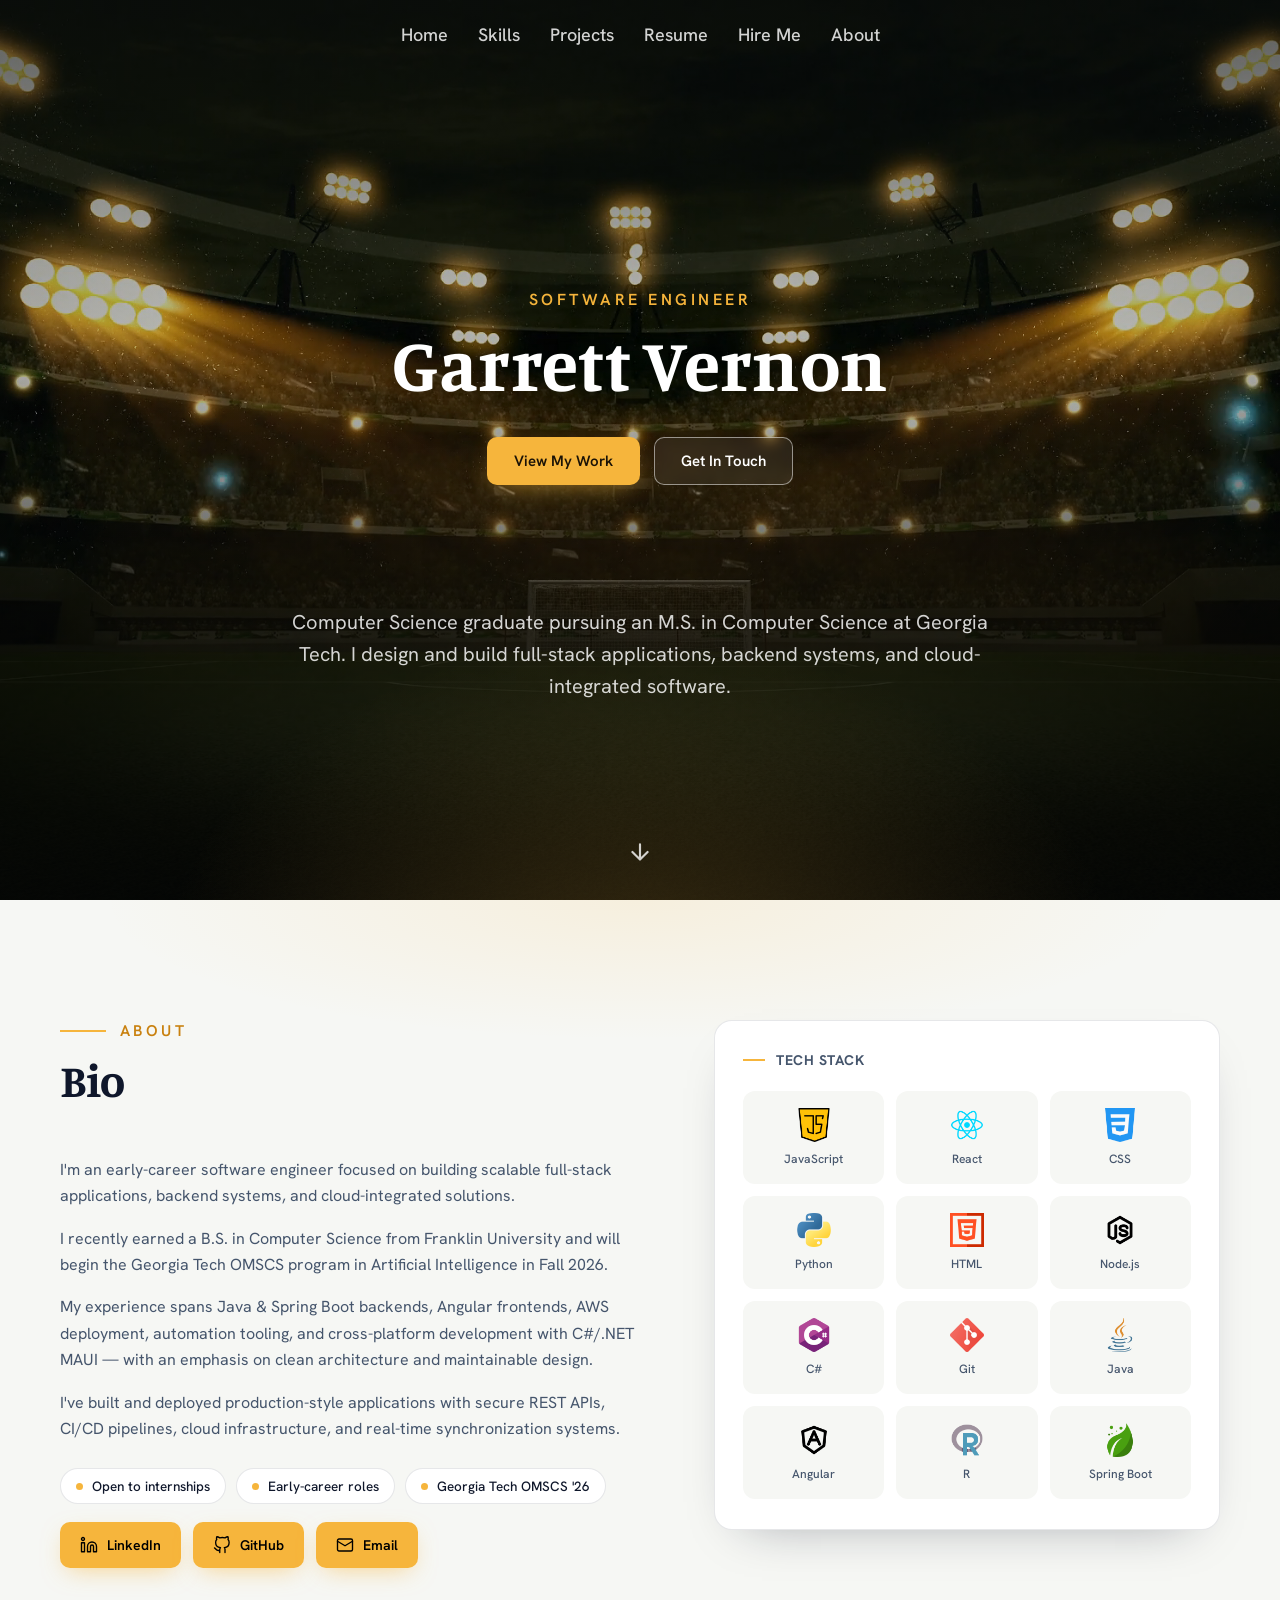
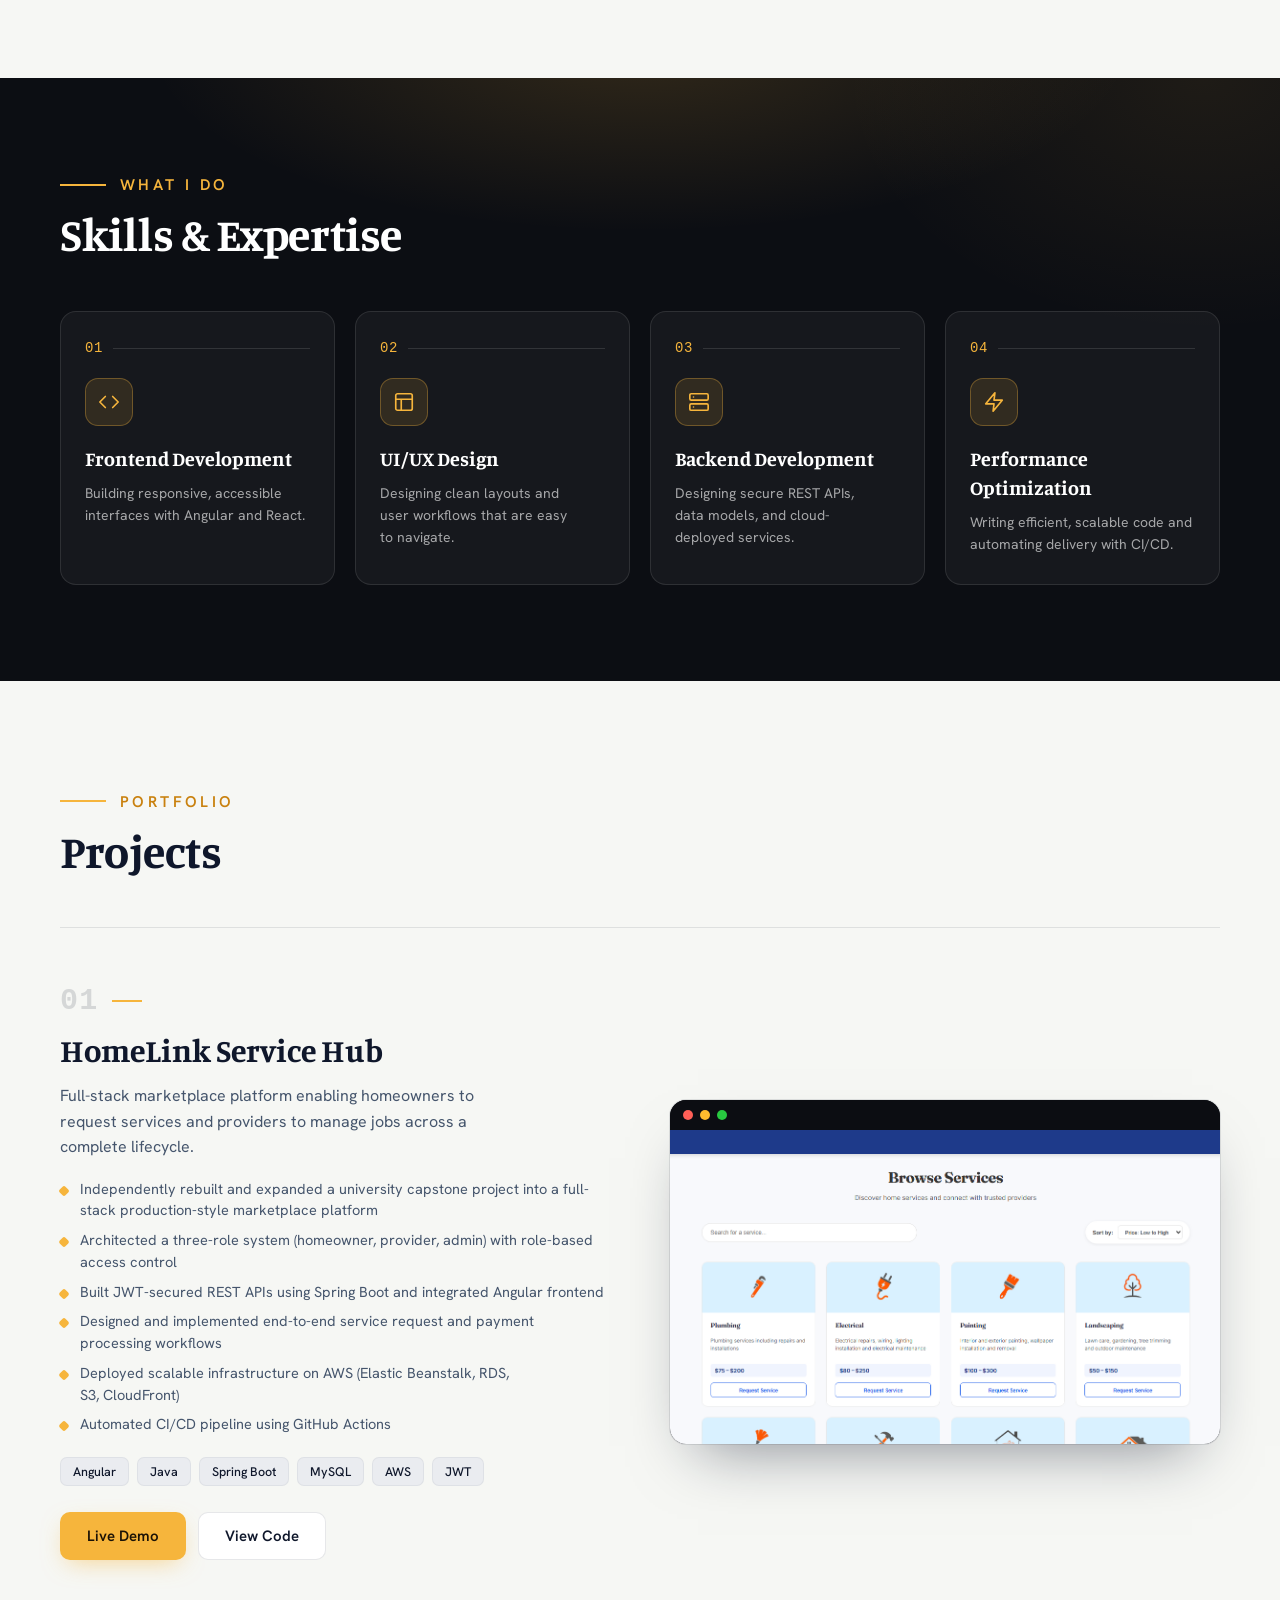
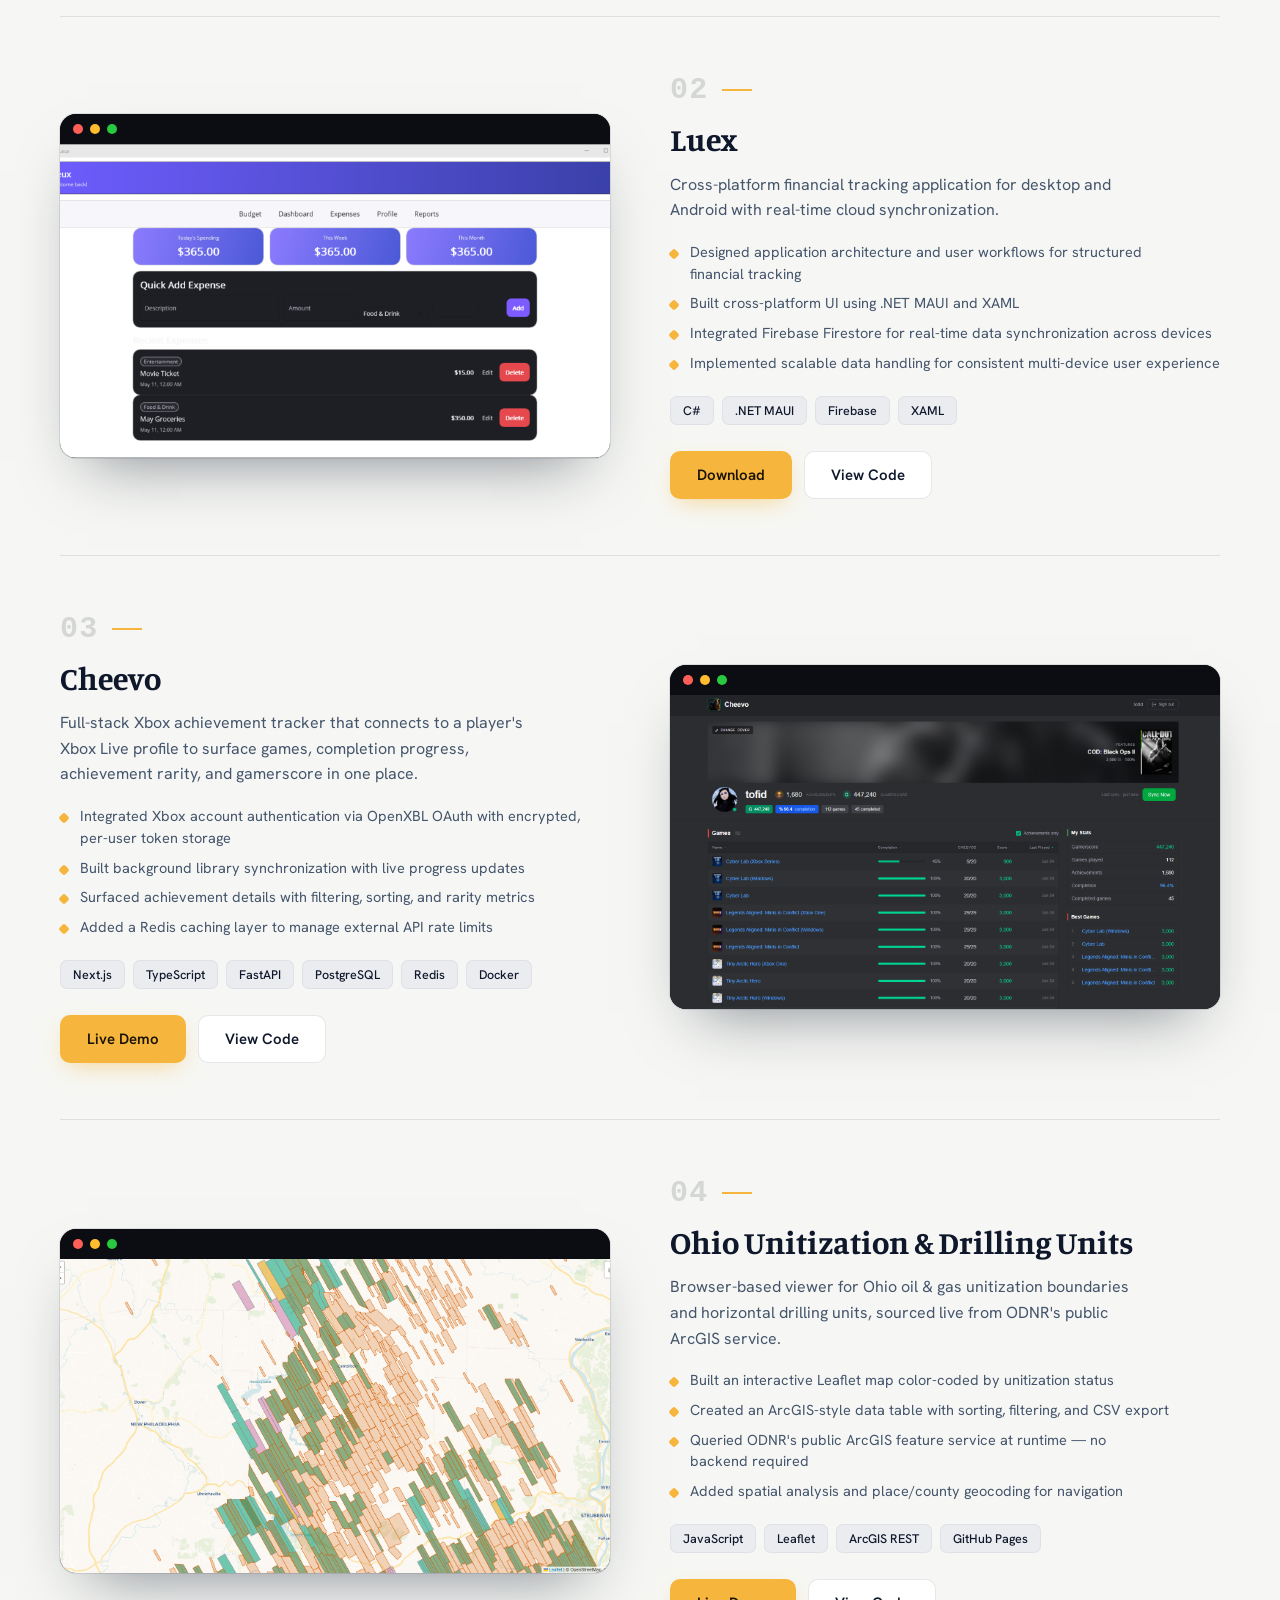
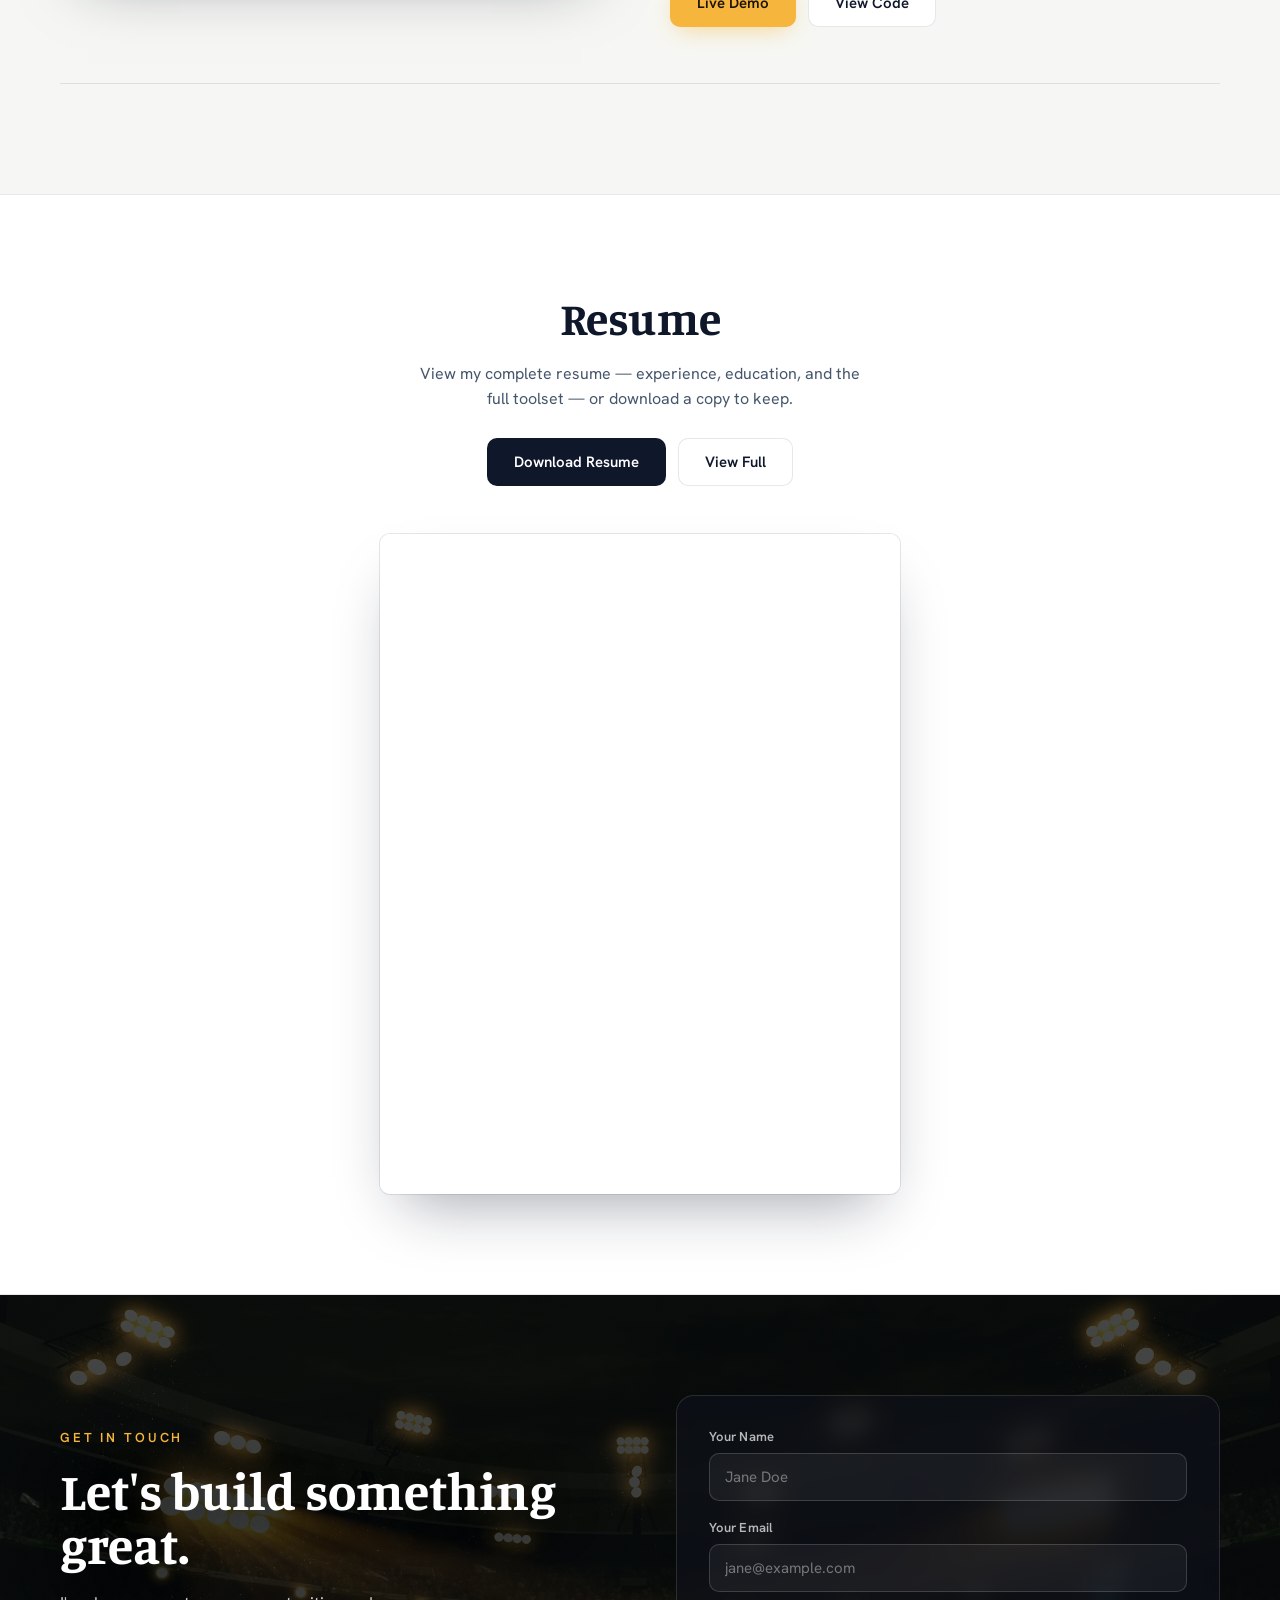
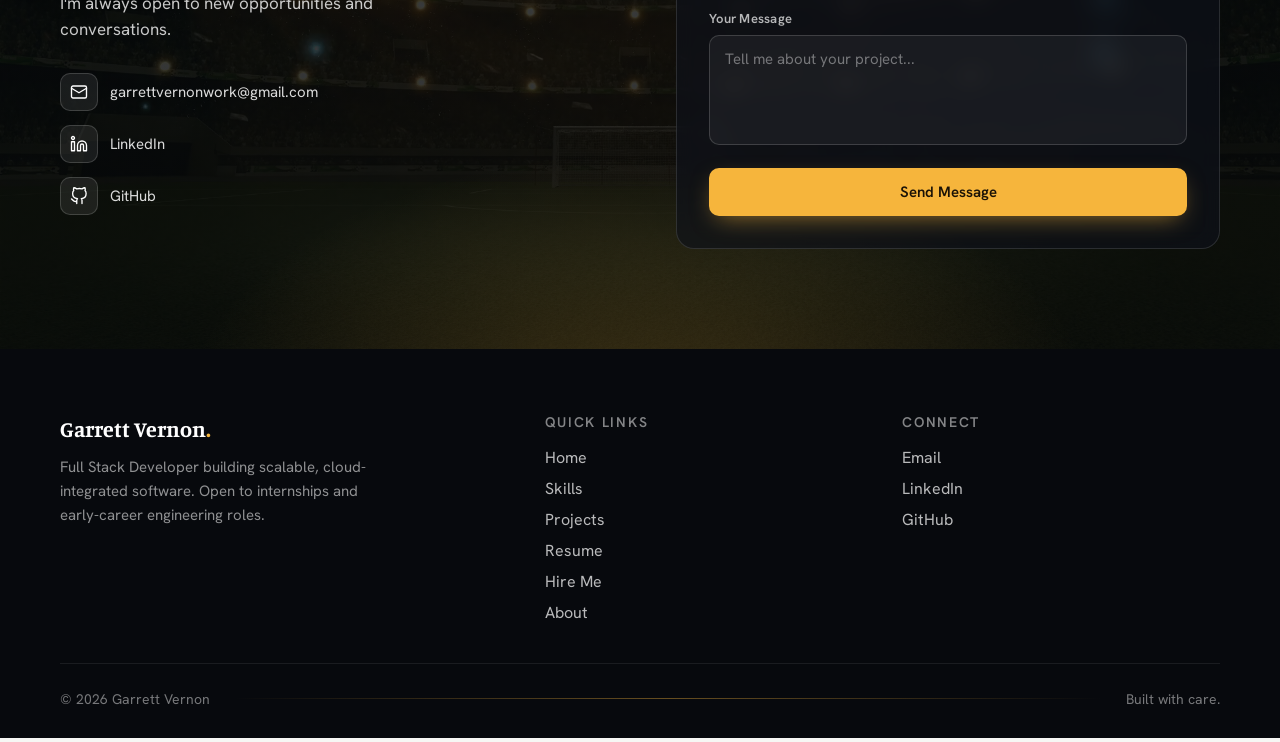
==== commit 09f1dea5: "Swap Luex and Ohio Unitization project positions" ====
--- a/index.html
+++ b/index.html
@@ -14,7 +14,10 @@
 <!-- ===================== NAV ===================== -->
 <nav class="nav" id="nav">
   <div class="wrap">
-    <div class="nav-links">
+    <button class="nav-toggle" id="navToggle" type="button" aria-label="Toggle menu" aria-expanded="false" aria-controls="navLinks">
+      <span></span><span></span><span></span>
+    </button>
+    <div class="nav-links" id="navLinks">
       <a href="#top">Home</a>
       <a href="#skills">Skills</a>
       <a href="#projects">Projects</a>
@@ -147,29 +150,29 @@
           <li>Automated CI/CD pipeline using GitHub Actions</li>
         </ul>
         <div class="tags"><span class="chip">Angular</span><span class="chip">Java</span><span class="chip">Spring Boot</span><span class="chip">MySQL</span><span class="chip">AWS</span><span class="chip">JWT</span></div>
-        <div class="acts"><a href="https://d2n5l44xq019o.cloudfront.net/" target="_blank" rel="noopener noreferrer" class="btn btn-amber">Live Demo</a><a href="https://github.com/garrettvernon115/HomeLink" target="_blank" rel="noopener noreferrer" class="btn btn-outline">View Code</a></div>
+        <div class="acts"><a href="https://homelink-servicehub.netlify.app/" target="_blank" rel="noopener noreferrer" class="btn btn-amber">Live Demo</a><a href="https://github.com/garrettvernon115/HomeLink" target="_blank" rel="noopener noreferrer" class="btn btn-outline">View Code</a></div>
       </div>
       <div class="p-media">
-        <a class="p-frame" href="https://d2n5l44xq019o.cloudfront.net/" target="_blank" rel="noopener" aria-label="Open HomeLink Service Hub live demo"><div class="bar"><i></i><i></i><i></i></div><img src="images/HomeLink Service Page.png" alt="HomeLink Service Hub"><div class="glow"></div></a>
+        <a class="p-frame" href="https://homelink-servicehub.netlify.app/" target="_blank" rel="noopener" aria-label="Open HomeLink Service Hub live demo"><div class="bar"><i></i><i></i><i></i></div><img src="images/HomeLink Service Page.png" alt="HomeLink Service Hub"><div class="glow"></div></a>
       </div>
     </div>
 
     <div class="project flip">
       <div class="p-content">
         <div class="p-top"><span class="num">02</span><span class="tick"></span></div>
-        <h3>Ohio Unitization &amp; Drilling Units</h3>
-        <p class="desc">Browser-based viewer for Ohio oil &amp; gas unitization boundaries and horizontal drilling units, sourced live from ODNR's public ArcGIS service.</p>
-        <ul>
-          <li>Built an interactive Leaflet map color-coded by unitization status</li>
-          <li>Created an ArcGIS-style data table with sorting, filtering, and CSV export</li>
-          <li>Queried ODNR's public ArcGIS feature service at runtime — no backend required</li>
-          <li>Added spatial analysis and place/county geocoding for navigation</li>
-        </ul>
-        <div class="tags"><span class="chip">JavaScript</span><span class="chip">Leaflet</span><span class="chip">ArcGIS REST</span><span class="chip">GitHub Pages</span></div>
-        <div class="acts"><a href="https://garrettvernon115.github.io/Ohio-Unitization-Drilling-Units/" target="_blank" rel="noopener noreferrer" class="btn btn-amber">Live Demo</a><a href="https://github.com/garrettvernon115/Ohio-Unitization-Drilling-Units" target="_blank" rel="noopener noreferrer" class="btn btn-outline">View Code</a></div>
+        <h3>Luex</h3>
+        <p class="desc">Cross-platform financial tracking application for desktop and Android with real-time cloud synchronization.</p>
+        <ul>
+          <li>Designed application architecture and user workflows for structured financial tracking</li>
+          <li>Built cross-platform UI using .NET MAUI and XAML</li>
+          <li>Integrated Firebase Firestore for real-time data synchronization across devices</li>
+          <li>Implemented scalable data handling for consistent multi-device user experience</li>
+        </ul>
+        <div class="tags"><span class="chip">C#</span><span class="chip">.NET MAUI</span><span class="chip">Firebase</span><span class="chip">XAML</span></div>
+        <div class="acts"><a href="https://github.com/garrettvernon115/Practicum-Project-2/releases" target="_blank" rel="noopener noreferrer" class="btn btn-amber">Download</a><a href="https://github.com/garrettvernon115/Practicum-Project-2" target="_blank" rel="noopener noreferrer" class="btn btn-outline">View Code</a></div>
       </div>
       <div class="p-media">
-        <a class="p-frame" href="https://garrettvernon115.github.io/Ohio-Unitization-Drilling-Units/" target="_blank" rel="noopener" aria-label="Open Ohio Unitization live demo"><div class="bar"><i></i><i></i><i></i></div><img src="images/Screenshot 2026-06-04 130648.png" alt="Ohio Unitization &amp; Drilling Units"><div class="glow"></div></a>
+        <a class="p-frame" href="https://github.com/garrettvernon115/Practicum-Project-2/releases" target="_blank" rel="noopener" aria-label="Open Luex releases"><div class="bar"><i></i><i></i><i></i></div><img src="images/Leux Dashboard.png" alt="Luex"><div class="glow"></div></a>
       </div>
     </div>
 
@@ -195,19 +198,19 @@
     <div class="project flip">
       <div class="p-content">
         <div class="p-top"><span class="num">04</span><span class="tick"></span></div>
-        <h3>Luex</h3>
-        <p class="desc">Cross-platform financial tracking application for desktop and Android with real-time cloud synchronization.</p>
-        <ul>
-          <li>Designed application architecture and user workflows for structured financial tracking</li>
-          <li>Built cross-platform UI using .NET MAUI and XAML</li>
-          <li>Integrated Firebase Firestore for real-time data synchronization across devices</li>
-          <li>Implemented scalable data handling for consistent multi-device user experience</li>
-        </ul>
-        <div class="tags"><span class="chip">C#</span><span class="chip">.NET MAUI</span><span class="chip">Firebase</span><span class="chip">XAML</span></div>
-        <div class="acts"><a href="https://github.com/garrettvernon115/Practicum-Project-2/releases" target="_blank" rel="noopener noreferrer" class="btn btn-amber">Download</a><a href="https://github.com/garrettvernon115/Practicum-Project-2" target="_blank" rel="noopener noreferrer" class="btn btn-outline">View Code</a></div>
+        <h3>Ohio Unitization &amp; Drilling Units</h3>
+        <p class="desc">Browser-based viewer for Ohio oil &amp; gas unitization boundaries and horizontal drilling units, sourced live from ODNR's public ArcGIS service.</p>
+        <ul>
+          <li>Built an interactive Leaflet map color-coded by unitization status</li>
+          <li>Created an ArcGIS-style data table with sorting, filtering, and CSV export</li>
+          <li>Queried ODNR's public ArcGIS feature service at runtime — no backend required</li>
+          <li>Added spatial analysis and place/county geocoding for navigation</li>
+        </ul>
+        <div class="tags"><span class="chip">JavaScript</span><span class="chip">Leaflet</span><span class="chip">ArcGIS REST</span><span class="chip">GitHub Pages</span></div>
+        <div class="acts"><a href="https://garrettvernon115.github.io/Ohio-Unitization-Drilling-Units/" target="_blank" rel="noopener noreferrer" class="btn btn-amber">Live Demo</a><a href="https://github.com/garrettvernon115/Ohio-Unitization-Drilling-Units" target="_blank" rel="noopener noreferrer" class="btn btn-outline">View Code</a></div>
       </div>
       <div class="p-media">
-        <a class="p-frame" href="https://github.com/garrettvernon115/Practicum-Project-2/releases" target="_blank" rel="noopener" aria-label="Open Luex releases"><div class="bar"><i></i><i></i><i></i></div><img src="images/Leux Dashboard.png" alt="Luex"><div class="glow"></div></a>
+        <a class="p-frame" href="https://garrettvernon115.github.io/Ohio-Unitization-Drilling-Units/" target="_blank" rel="noopener" aria-label="Open Ohio Unitization live demo"><div class="bar"><i></i><i></i><i></i></div><img src="images/Screenshot 2026-06-04 130648.png" alt="Ohio Unitization &amp; Drilling Units"><div class="glow"></div></a>
       </div>
     </div>
   </div>
@@ -312,6 +315,20 @@
   const nav = document.getElementById('nav');
   const onScroll = () => nav.classList.toggle('scrolled', window.scrollY > 40);
   onScroll(); window.addEventListener('scroll', onScroll, { passive: true });
+
+  // mobile nav toggle
+  const navToggle = document.getElementById('navToggle');
+  const navLinks = document.getElementById('navLinks');
+  if (navToggle && navLinks) {
+    navToggle.addEventListener('click', () => {
+      const open = nav.classList.toggle('open');
+      navToggle.setAttribute('aria-expanded', open ? 'true' : 'false');
+    });
+    navLinks.querySelectorAll('a').forEach(a => a.addEventListener('click', () => {
+      nav.classList.remove('open');
+      navToggle.setAttribute('aria-expanded', 'false');
+    }));
+  }
 
   // hero video: load + play
   const hv = document.getElementById('heroVideo');
--- a/themed.css
+++ b/themed.css
@@ -70,6 +70,7 @@
 .nav-links { display: flex; gap: 30px; align-items: center; }
 .nav-links a { font-family: var(--sans); font-size: 18px; font-weight: 500; color: rgba(255,255,255,.82); transition: color .2s; }
 .nav-links a:hover { color: var(--amber); }
+.nav-toggle { display: none; }
 .nav-cta { font-family: var(--sans); font-weight: 600; font-size: 16px; height: 40px; padding: 0 18px; border-radius: 8px;
   background: var(--amber); color: #1a1206; display: inline-flex; align-items: center; transition: transform .15s; }
 .nav-cta:hover { transform: translateY(-2px); }
@@ -242,7 +243,23 @@
 
 /* ===================== responsive ===================== */
 @media (max-width: 960px) {
-  .nav-links { display: none; }
+  .nav .wrap { justify-content: flex-end; }
+  .nav-toggle { display: inline-flex; flex-direction: column; justify-content: center; gap: 5px; width: 44px; height: 44px; padding: 10px; margin: 0 -10px 0 0; border: 0; background: transparent; cursor: pointer; z-index: 70; }
+  .nav-toggle span { display: block; width: 100%; height: 2px; border-radius: 2px; background: #fff; transition: transform .25s ease, opacity .2s ease; }
+  .nav.open .nav-toggle span:nth-child(1) { transform: translateY(7px) rotate(45deg); }
+  .nav.open .nav-toggle span:nth-child(2) { opacity: 0; }
+  .nav.open .nav-toggle span:nth-child(3) { transform: translateY(-7px) rotate(-45deg); }
+  .nav-links {
+    position: fixed; top: 70px; left: 0; right: 0;
+    flex-direction: column; align-items: stretch; gap: 0;
+    padding: 8px 0;
+    background: rgba(6,21,13,.96); -webkit-backdrop-filter: blur(12px); backdrop-filter: blur(12px);
+    border-bottom: 1px solid rgba(255,255,255,.08);
+    opacity: 0; transform: translateY(-12px); pointer-events: none;
+    transition: opacity .2s ease, transform .2s ease;
+  }
+  .nav.open .nav-links { opacity: 1; transform: translateY(0); pointer-events: auto; }
+  .nav-links a { padding: 14px 24px; font-size: 17px; }
   .about .grid, .resume .grid, .contact .c-grid { grid-template-columns: 1fr; gap: 44px; }
   .skill-grid { grid-template-columns: repeat(2, 1fr); gap: 20px; }
   .sk-card:nth-child(3) { padding-left: 24px; }
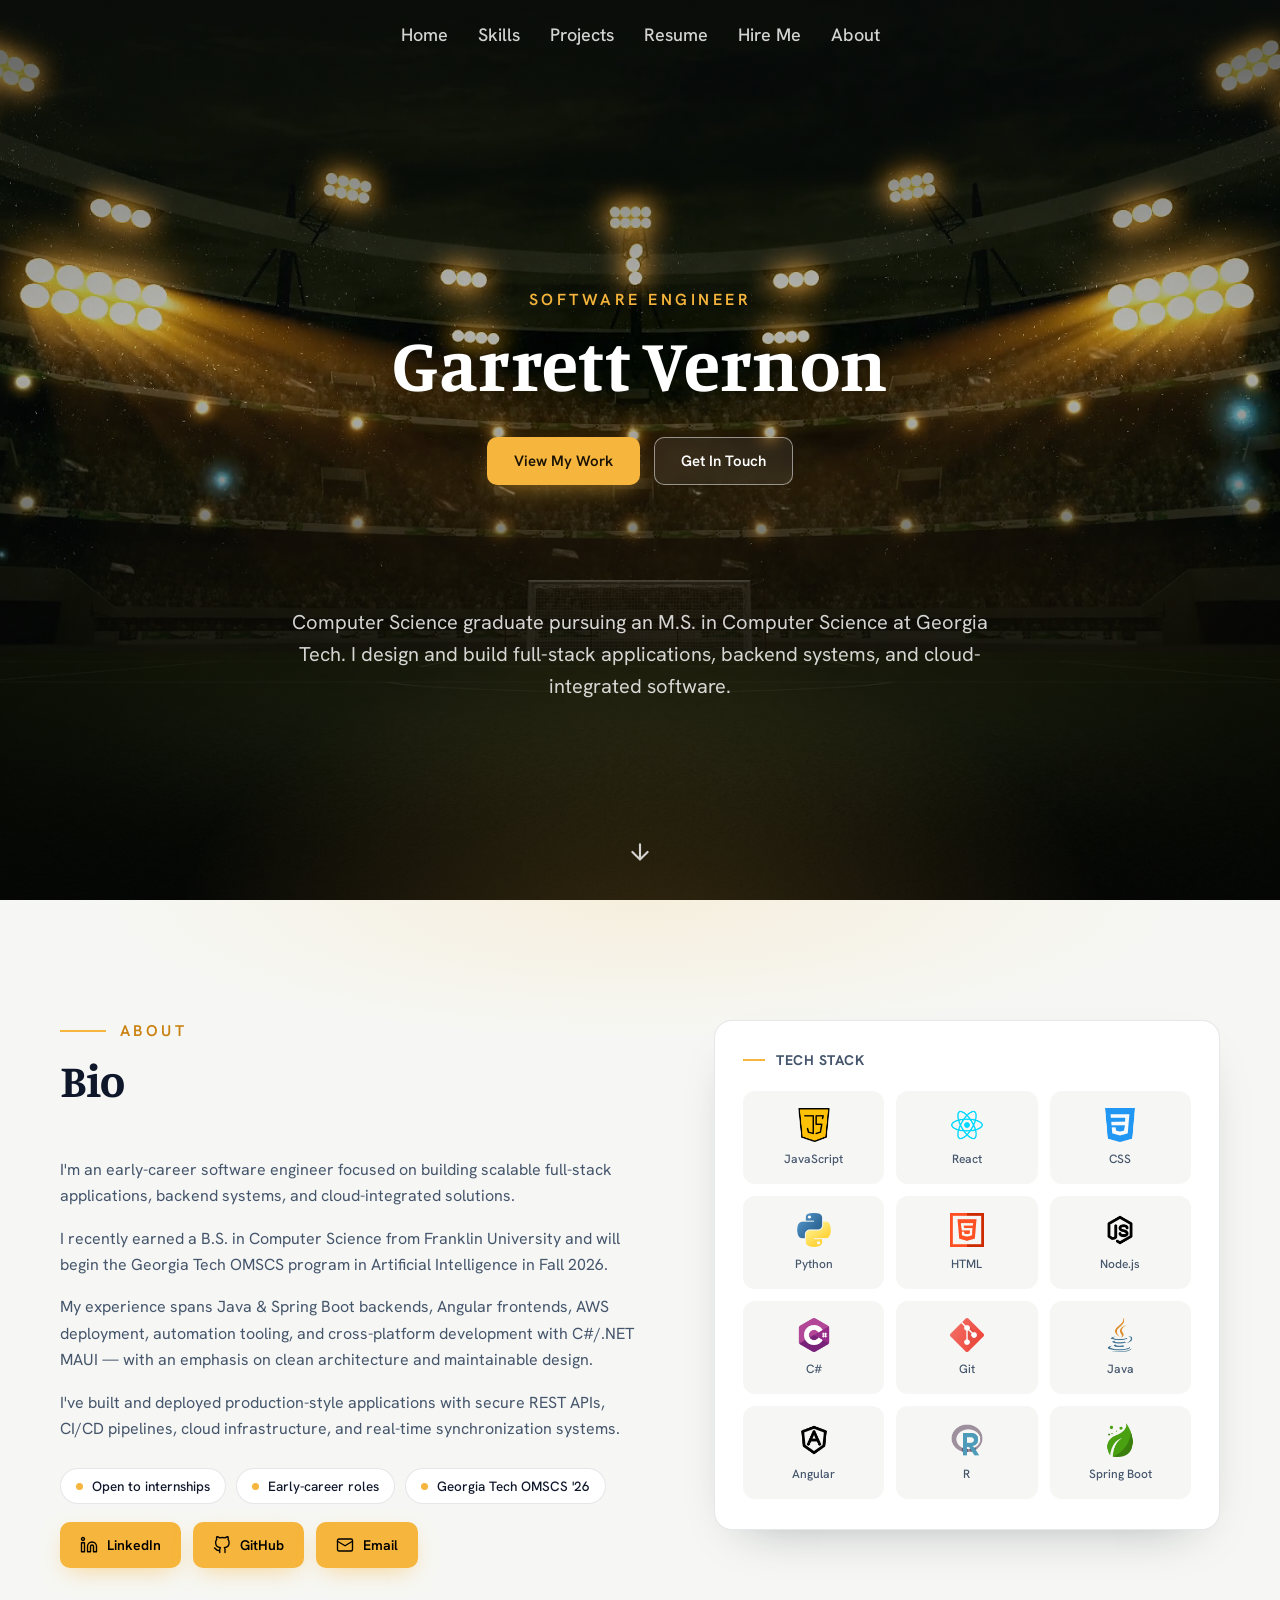
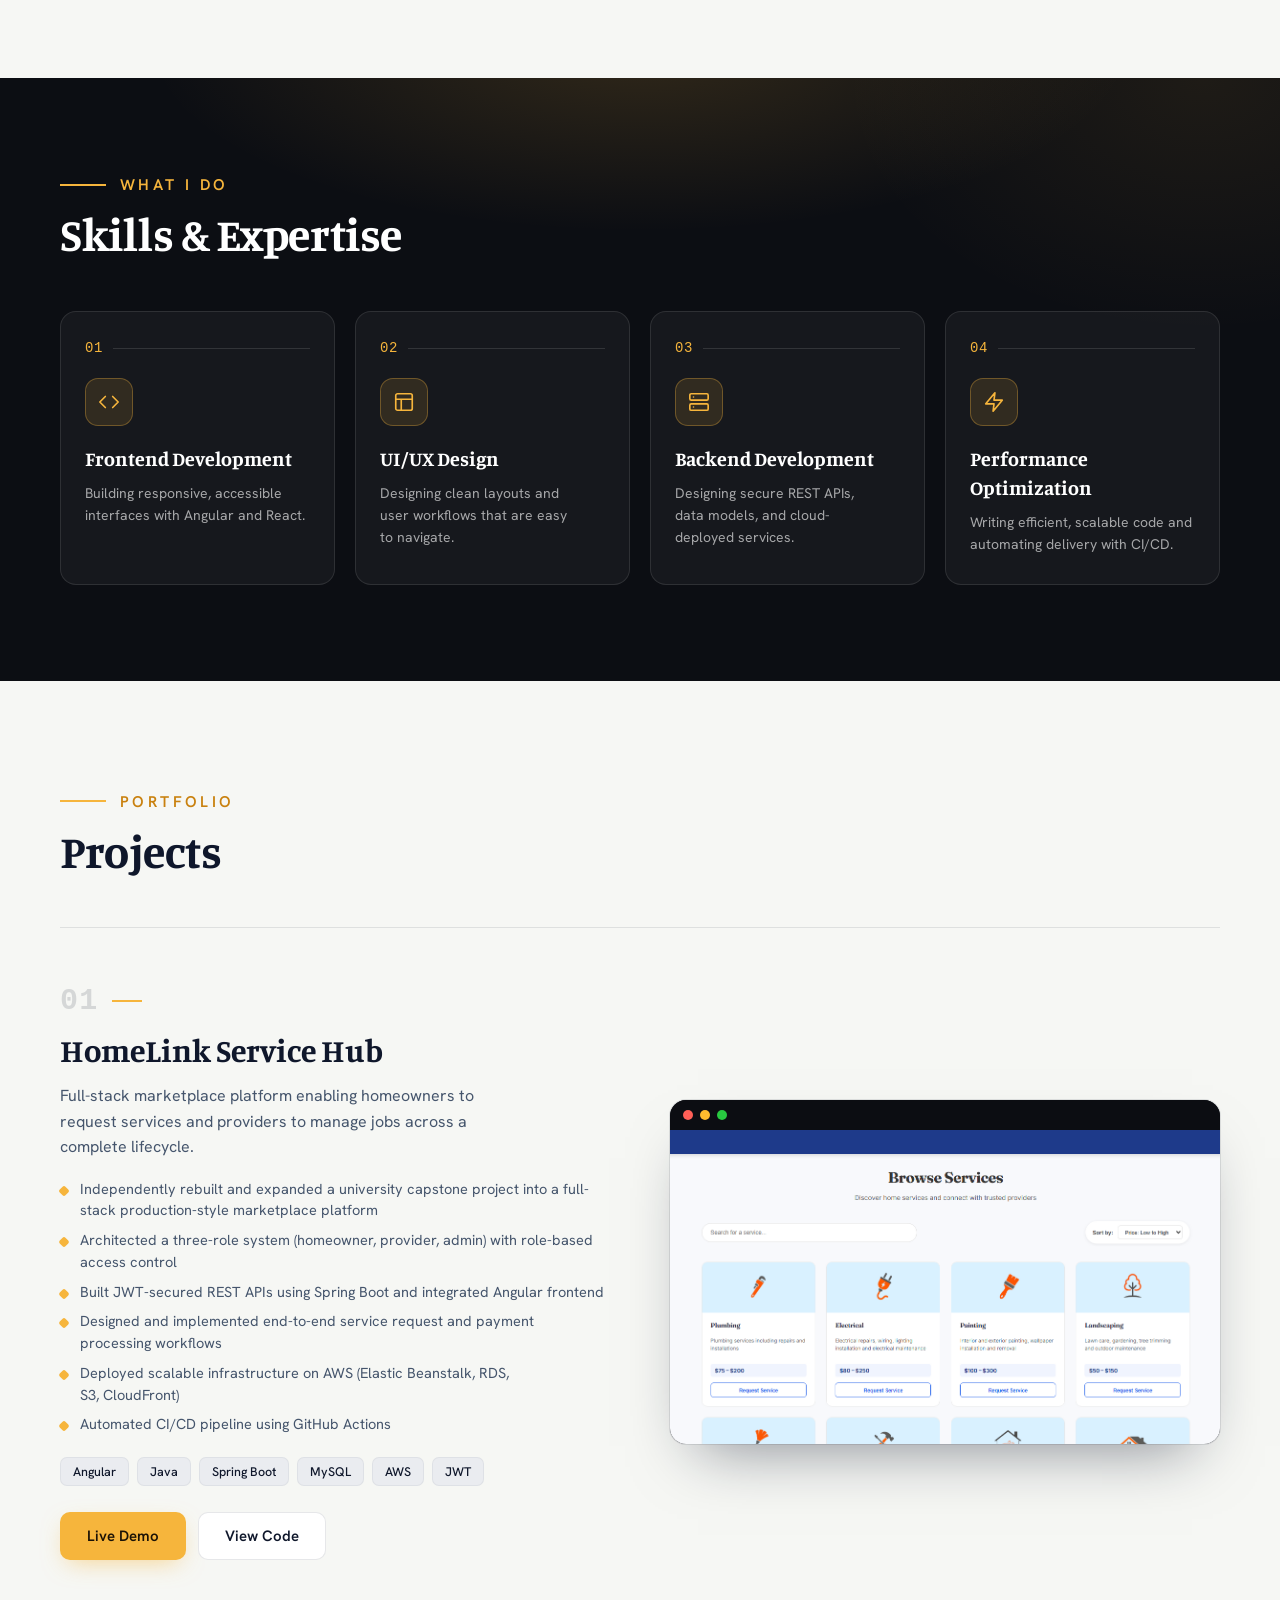
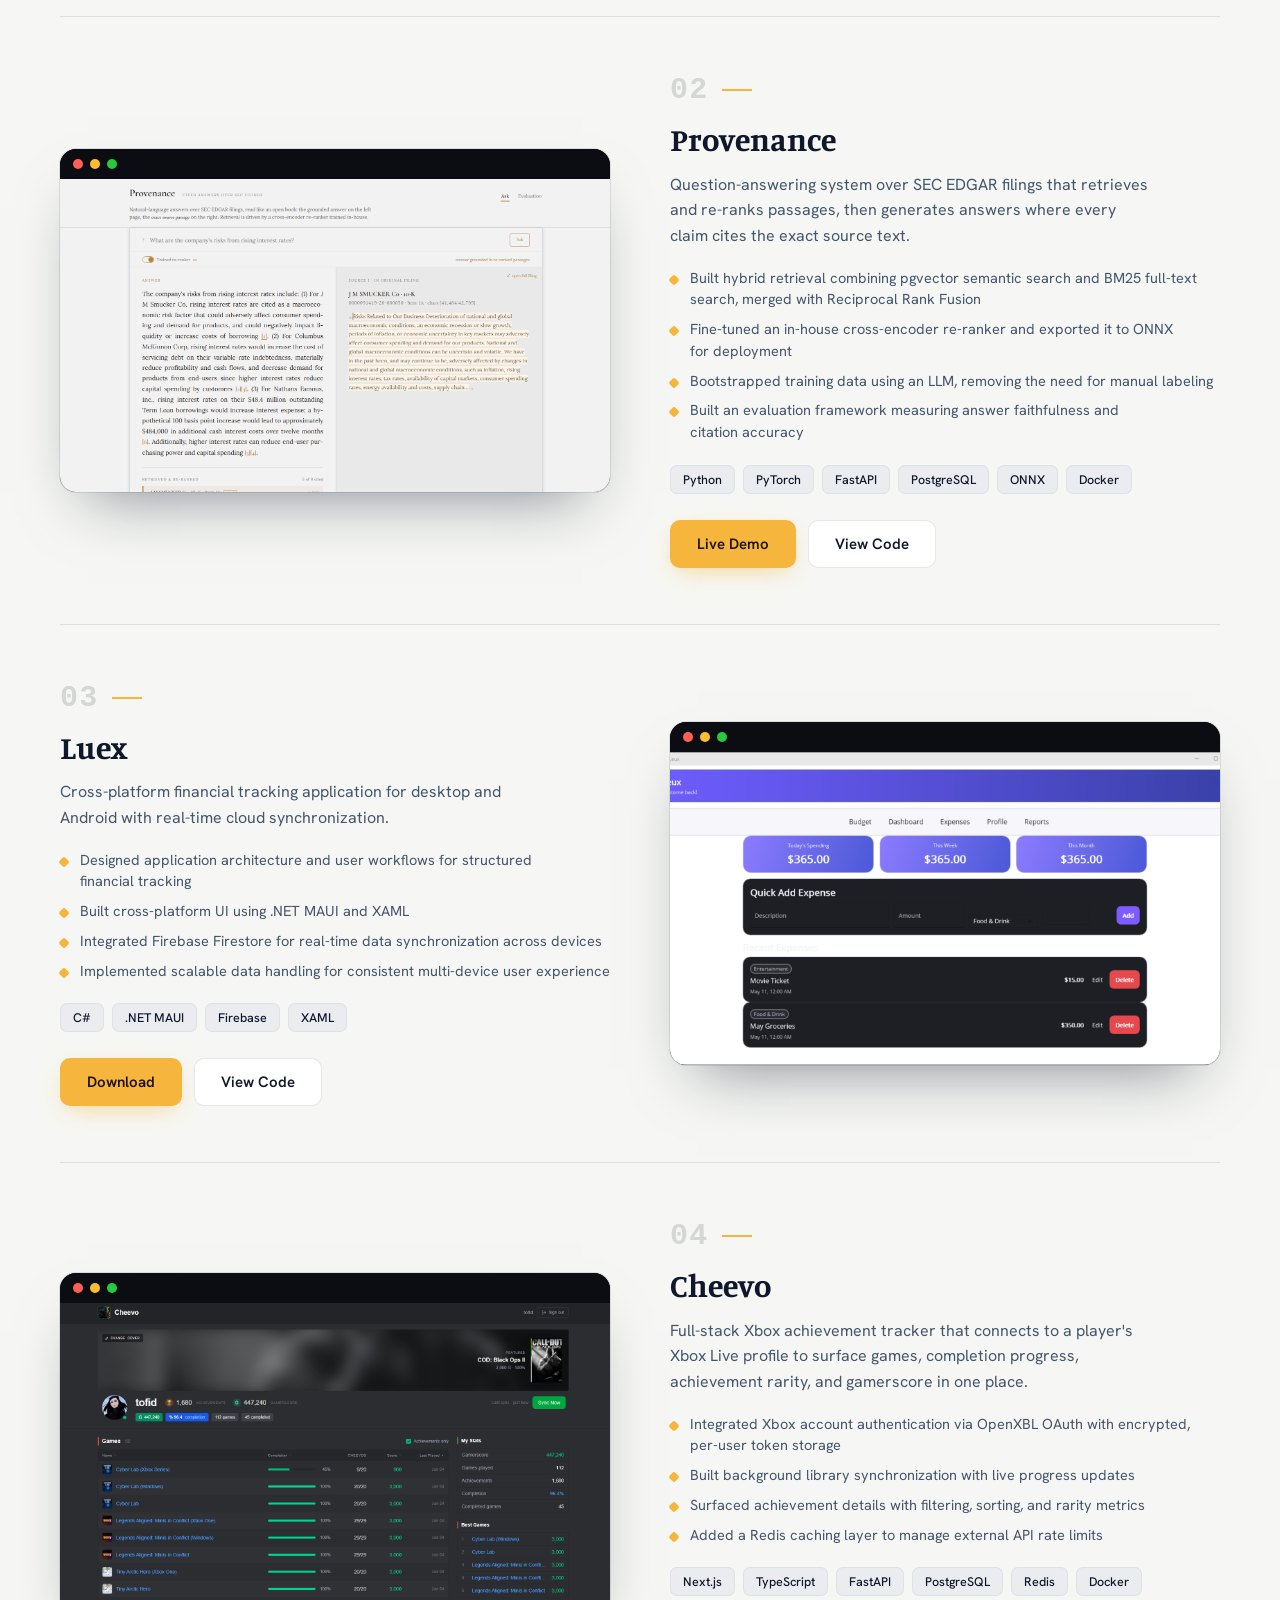
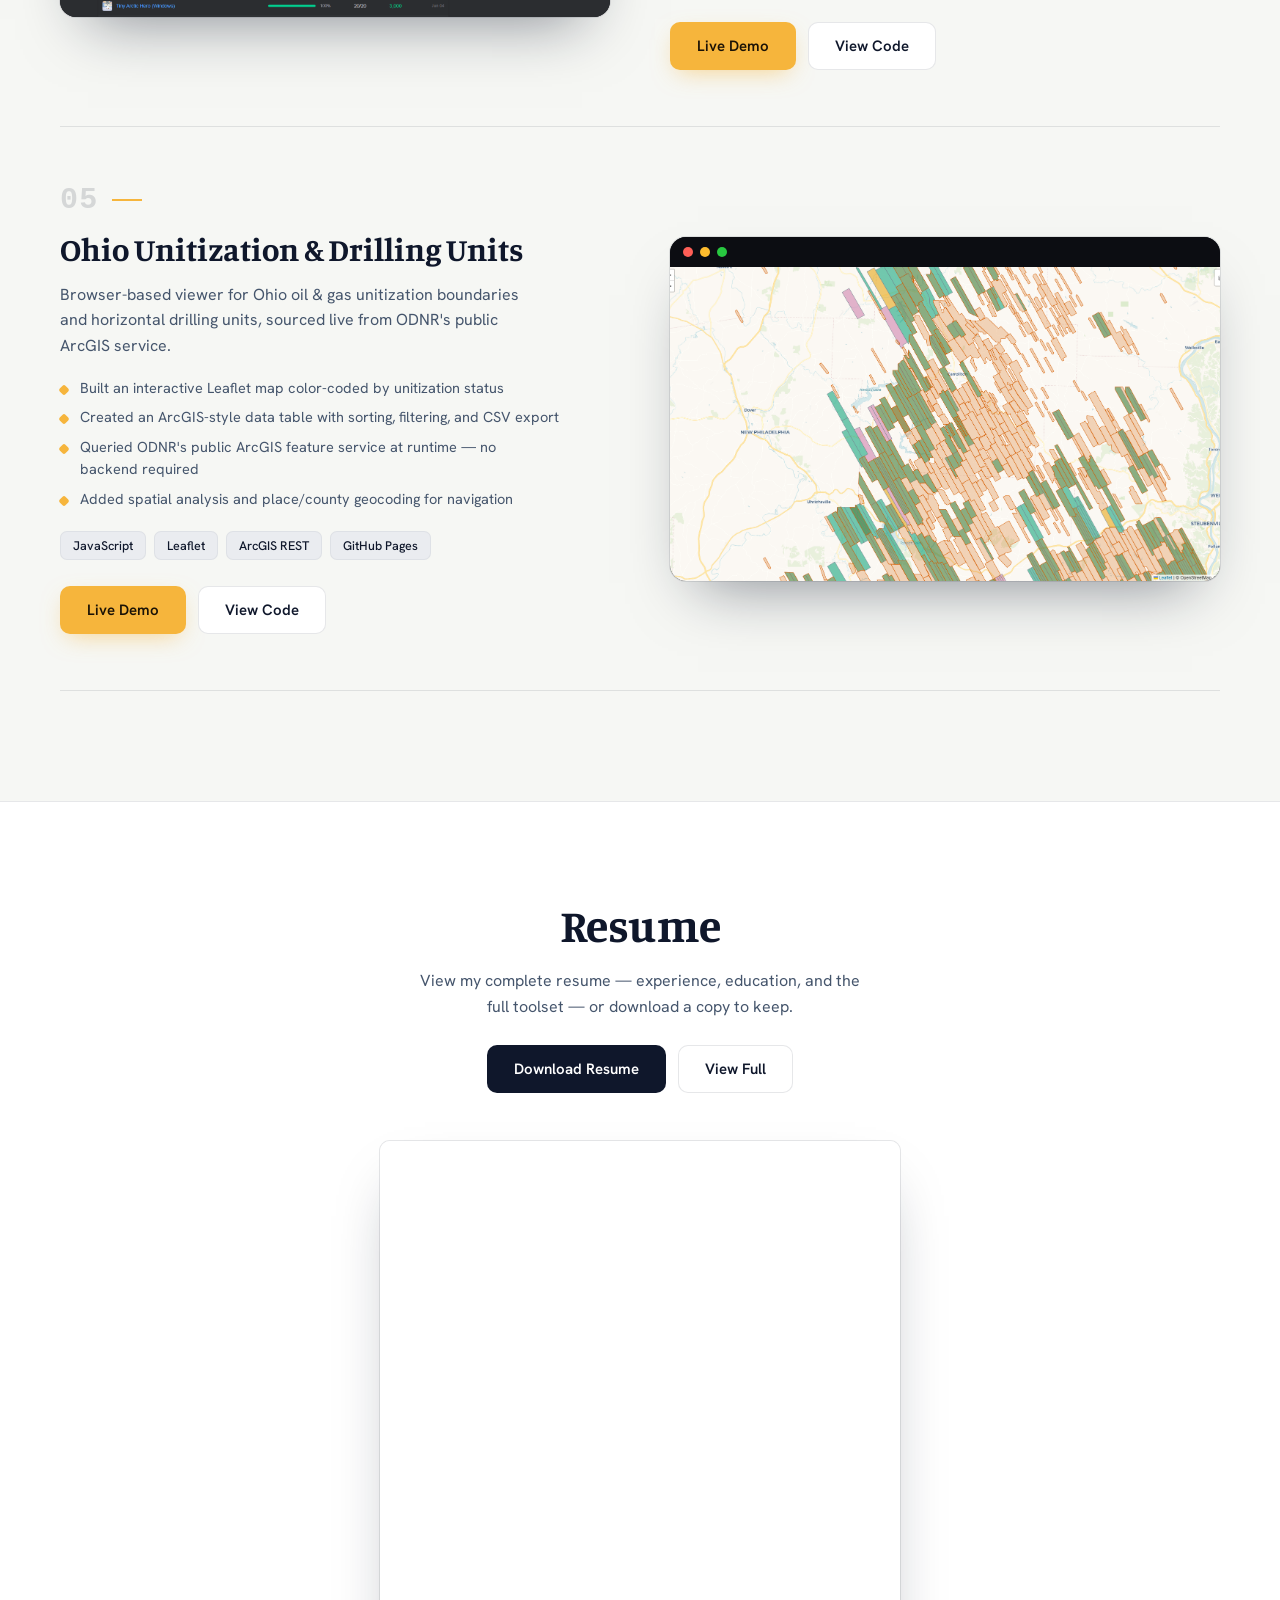
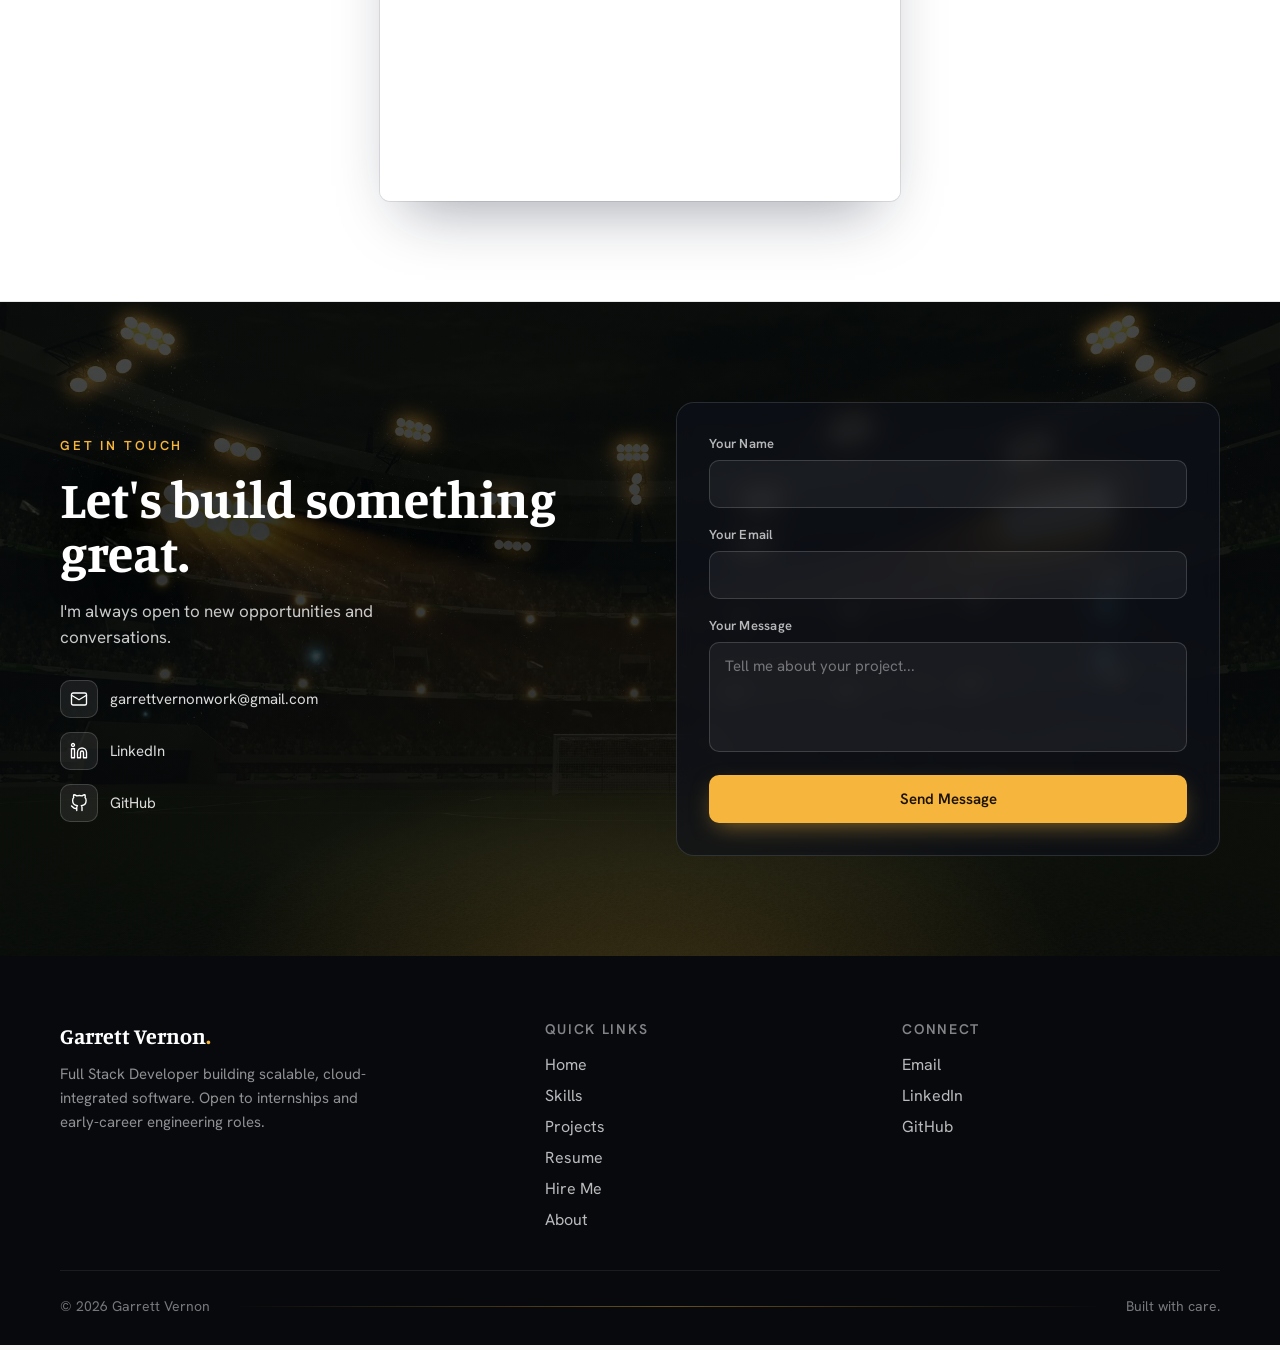
==== commit d61c6642: "Add Provenance project at position 2" ====
--- a/index.html
+++ b/index.html
@@ -160,6 +160,25 @@
     <div class="project flip">
       <div class="p-content">
         <div class="p-top"><span class="num">02</span><span class="tick"></span></div>
+        <h3>Provenance</h3>
+        <p class="desc">Question-answering system over SEC EDGAR filings that retrieves and re-ranks passages, then generates answers where every claim cites the exact source text.</p>
+        <ul>
+          <li>Built hybrid retrieval combining pgvector semantic search and BM25 full-text search, merged with Reciprocal Rank Fusion</li>
+          <li>Fine-tuned an in-house cross-encoder re-ranker and exported it to ONNX for deployment</li>
+          <li>Bootstrapped training data using an LLM, removing the need for manual labeling</li>
+          <li>Built an evaluation framework measuring answer faithfulness and citation accuracy</li>
+        </ul>
+        <div class="tags"><span class="chip">Python</span><span class="chip">PyTorch</span><span class="chip">FastAPI</span><span class="chip">PostgreSQL</span><span class="chip">ONNX</span><span class="chip">Docker</span></div>
+        <div class="acts"><a href="https://provenance-app-production-8792.up.railway.app" target="_blank" rel="noopener noreferrer" class="btn btn-amber">Live Demo</a><a href="https://github.com/garrettvernon115/provenance" target="_blank" rel="noopener noreferrer" class="btn btn-outline">View Code</a></div>
+      </div>
+      <div class="p-media">
+        <a class="p-frame" href="https://provenance-app-production-8792.up.railway.app" target="_blank" rel="noopener" aria-label="Open Provenance live demo"><div class="bar"><i></i><i></i><i></i></div><img src="images/Provenance.png" alt="Provenance"><div class="glow"></div></a>
+      </div>
+    </div>
+
+    <div class="project">
+      <div class="p-content">
+        <div class="p-top"><span class="num">03</span><span class="tick"></span></div>
         <h3>Luex</h3>
         <p class="desc">Cross-platform financial tracking application for desktop and Android with real-time cloud synchronization.</p>
         <ul>
@@ -176,9 +195,9 @@
       </div>
     </div>
 
-    <div class="project">
-      <div class="p-content">
-        <div class="p-top"><span class="num">03</span><span class="tick"></span></div>
+    <div class="project flip">
+      <div class="p-content">
+        <div class="p-top"><span class="num">04</span><span class="tick"></span></div>
         <h3>Cheevo</h3>
         <p class="desc">Full-stack Xbox achievement tracker that connects to a player's Xbox Live profile to surface games, completion progress, achievement rarity, and gamerscore in one place.</p>
         <ul>
@@ -195,9 +214,9 @@
       </div>
     </div>
 
-    <div class="project flip">
-      <div class="p-content">
-        <div class="p-top"><span class="num">04</span><span class="tick"></span></div>
+    <div class="project">
+      <div class="p-content">
+        <div class="p-top"><span class="num">05</span><span class="tick"></span></div>
         <h3>Ohio Unitization &amp; Drilling Units</h3>
         <p class="desc">Browser-based viewer for Ohio oil &amp; gas unitization boundaries and horizontal drilling units, sourced live from ODNR's public ArcGIS service.</p>
         <ul>
@@ -262,12 +281,12 @@
         </div>
       </div>
       <form class="c-form" onsubmit="return false">
-        <label class="fl">Your Name</label>
-        <input type="text" placeholder="Jane Doe">
-        <label class="fl">Your Email</label>
-        <input type="email" placeholder="jane@example.com">
-        <label class="fl">Your Message</label>
-        <textarea placeholder="Tell me about your project..."></textarea>
+        <label class="fl" for="cfName">Your Name</label>
+        <input type="text" id="cfName" name="name">
+        <label class="fl" for="cfEmail">Your Email</label>
+        <input type="email" id="cfEmail" name="email">
+        <label class="fl" for="cfMessage">Your Message</label>
+        <textarea id="cfMessage" name="message" placeholder="Tell me about your project..."></textarea>
         <button class="btn btn-amber">Send Message</button>
       </form>
     </div>
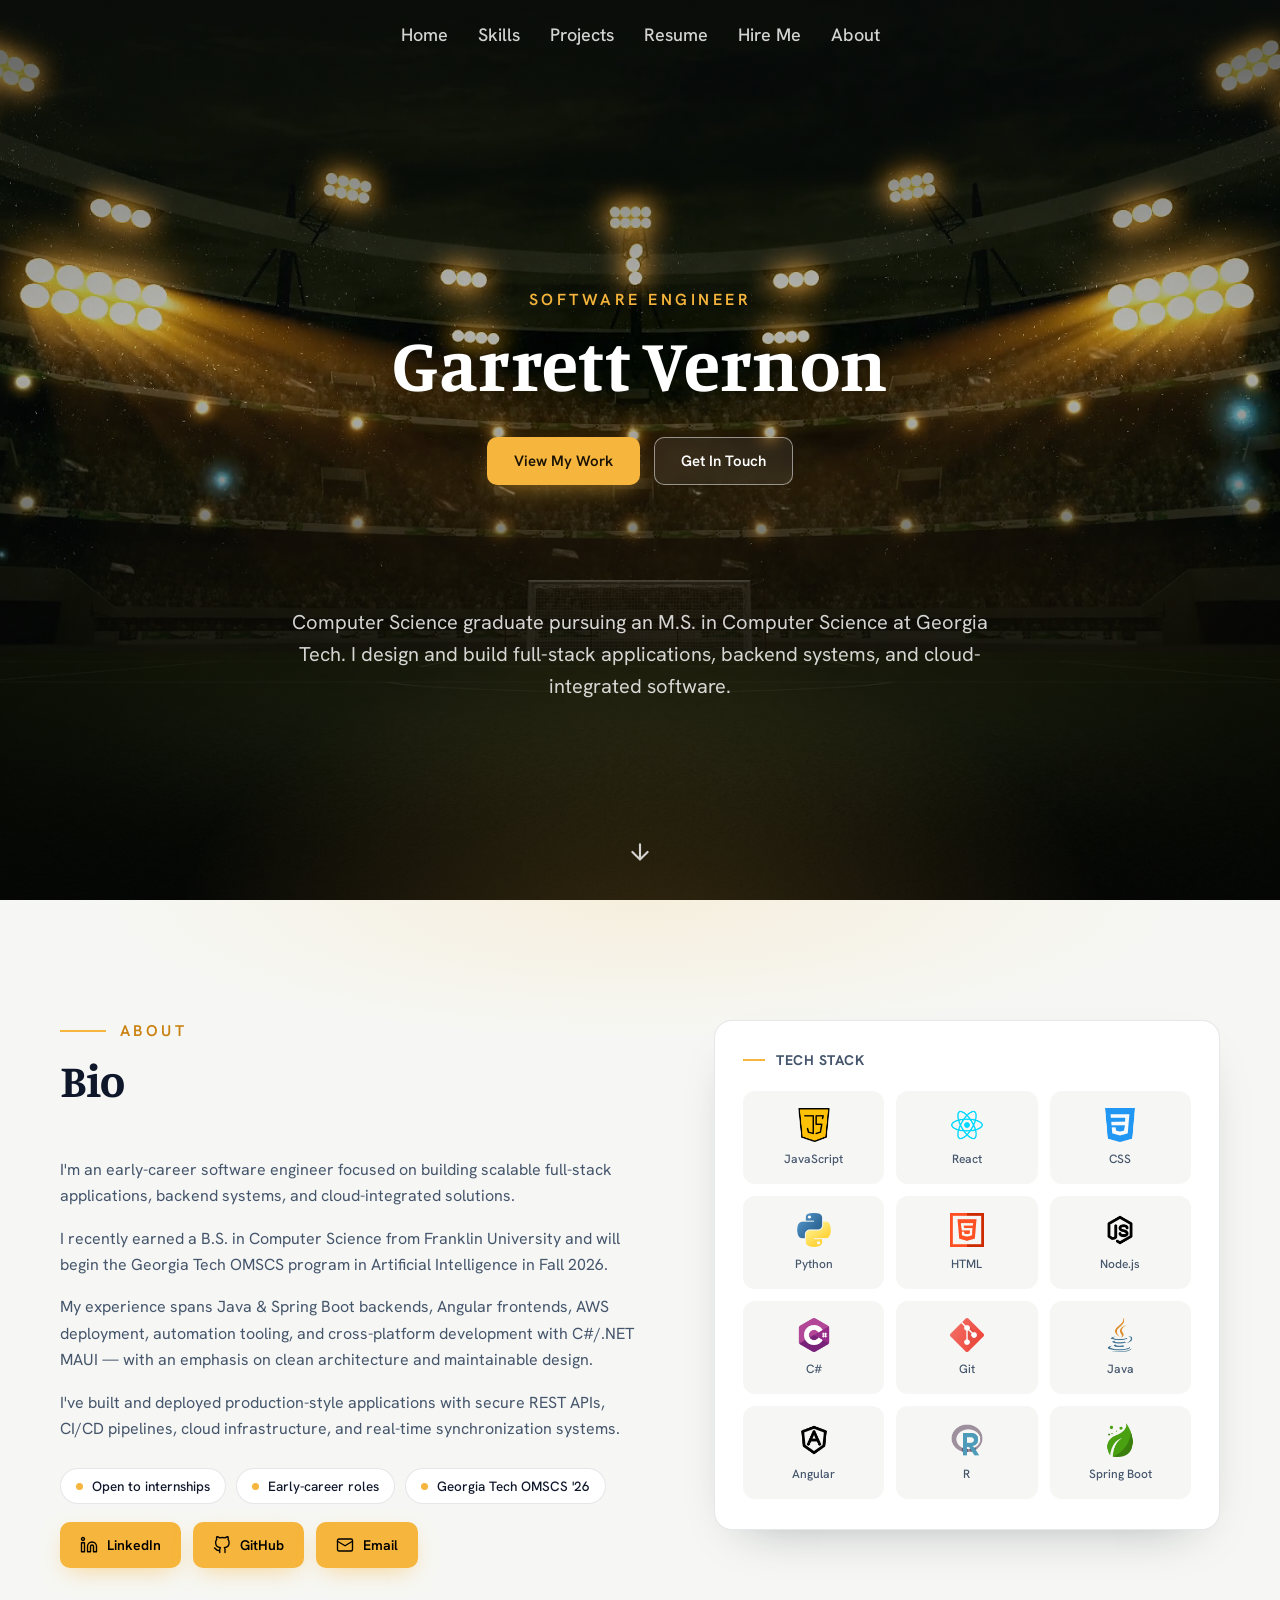
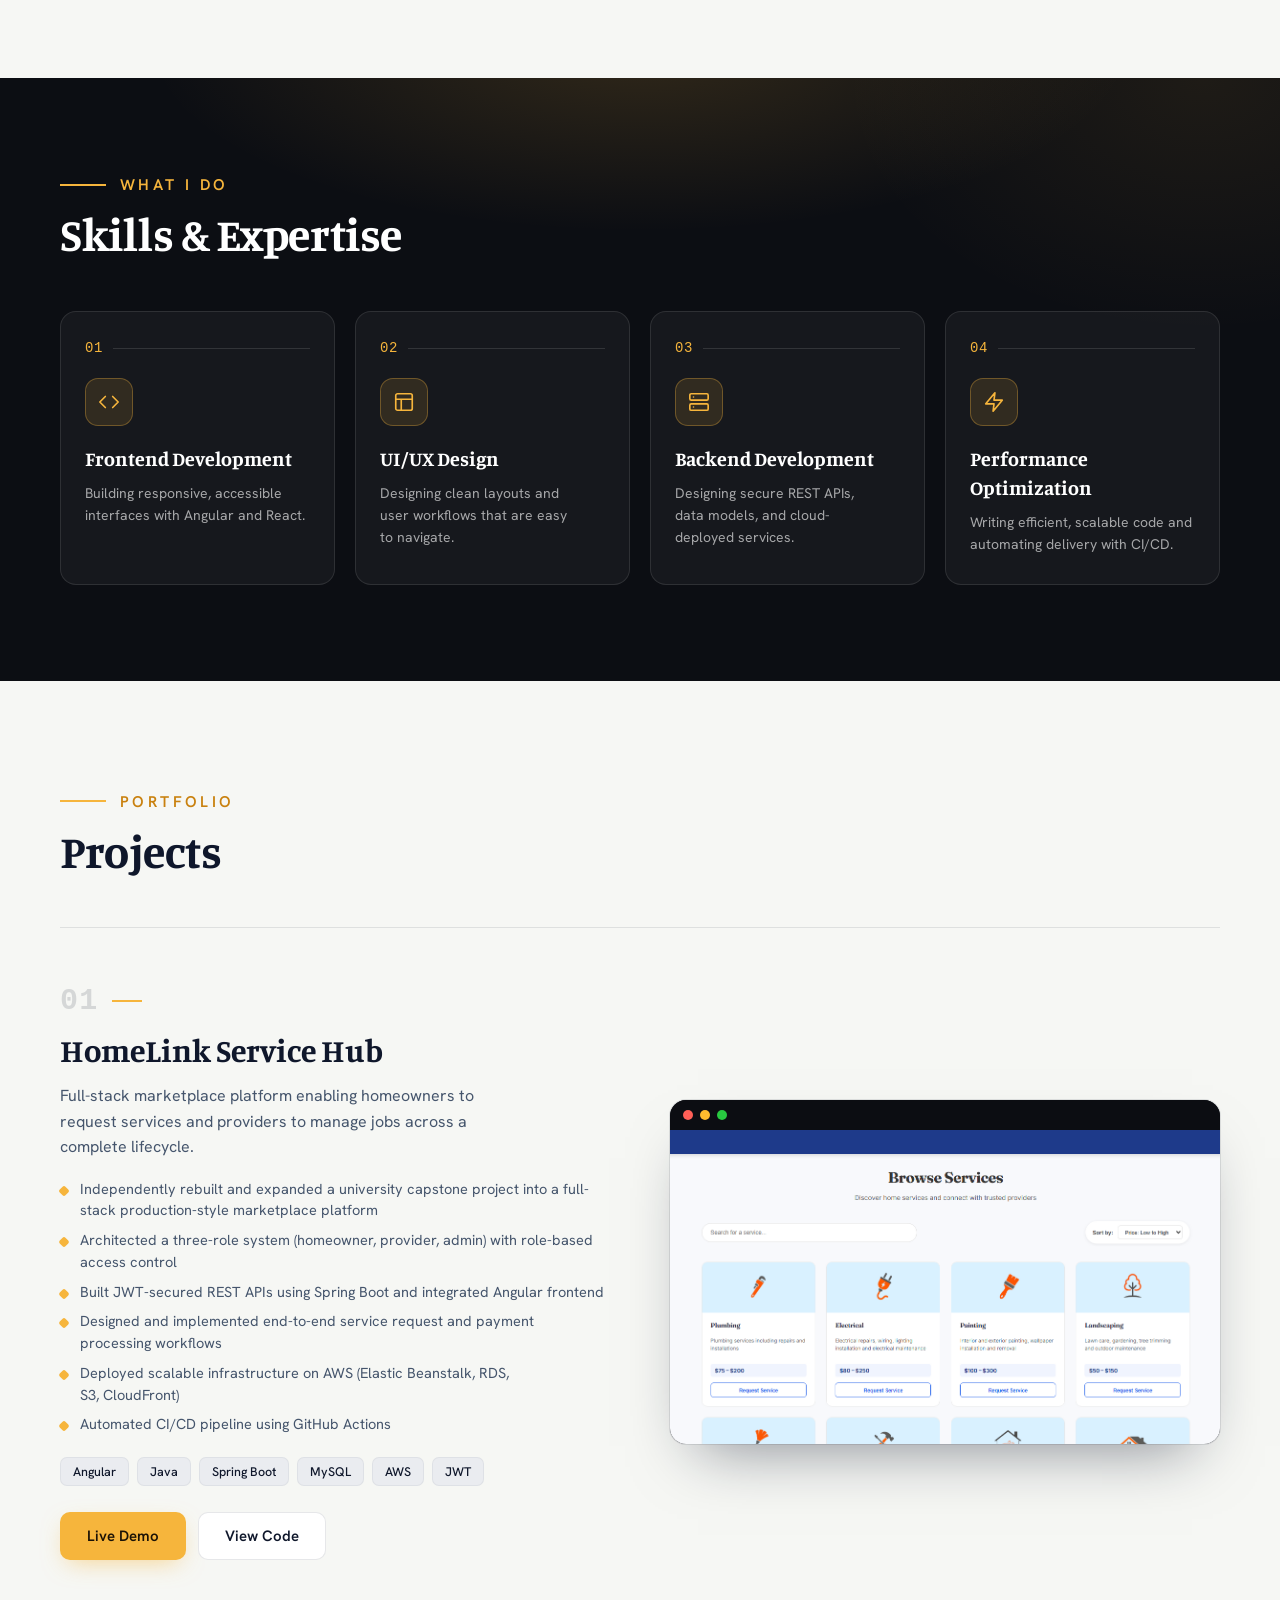
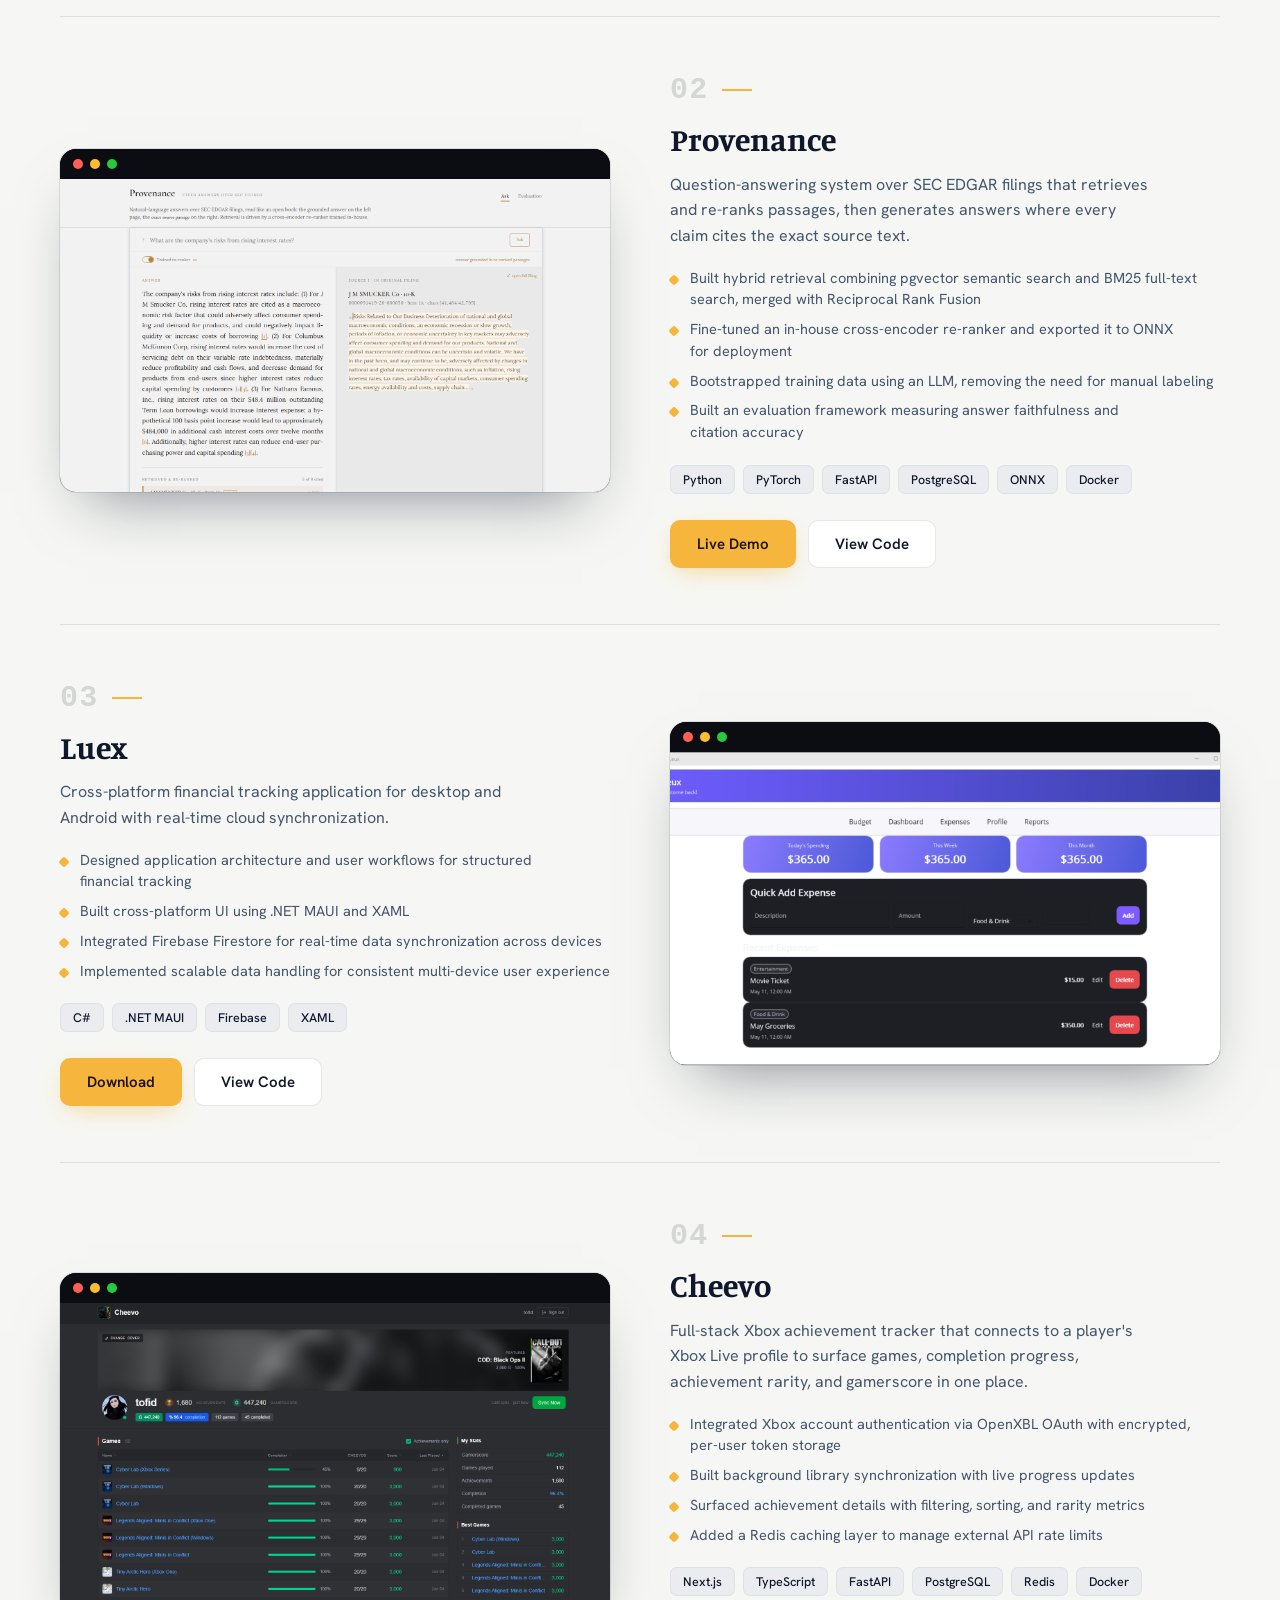
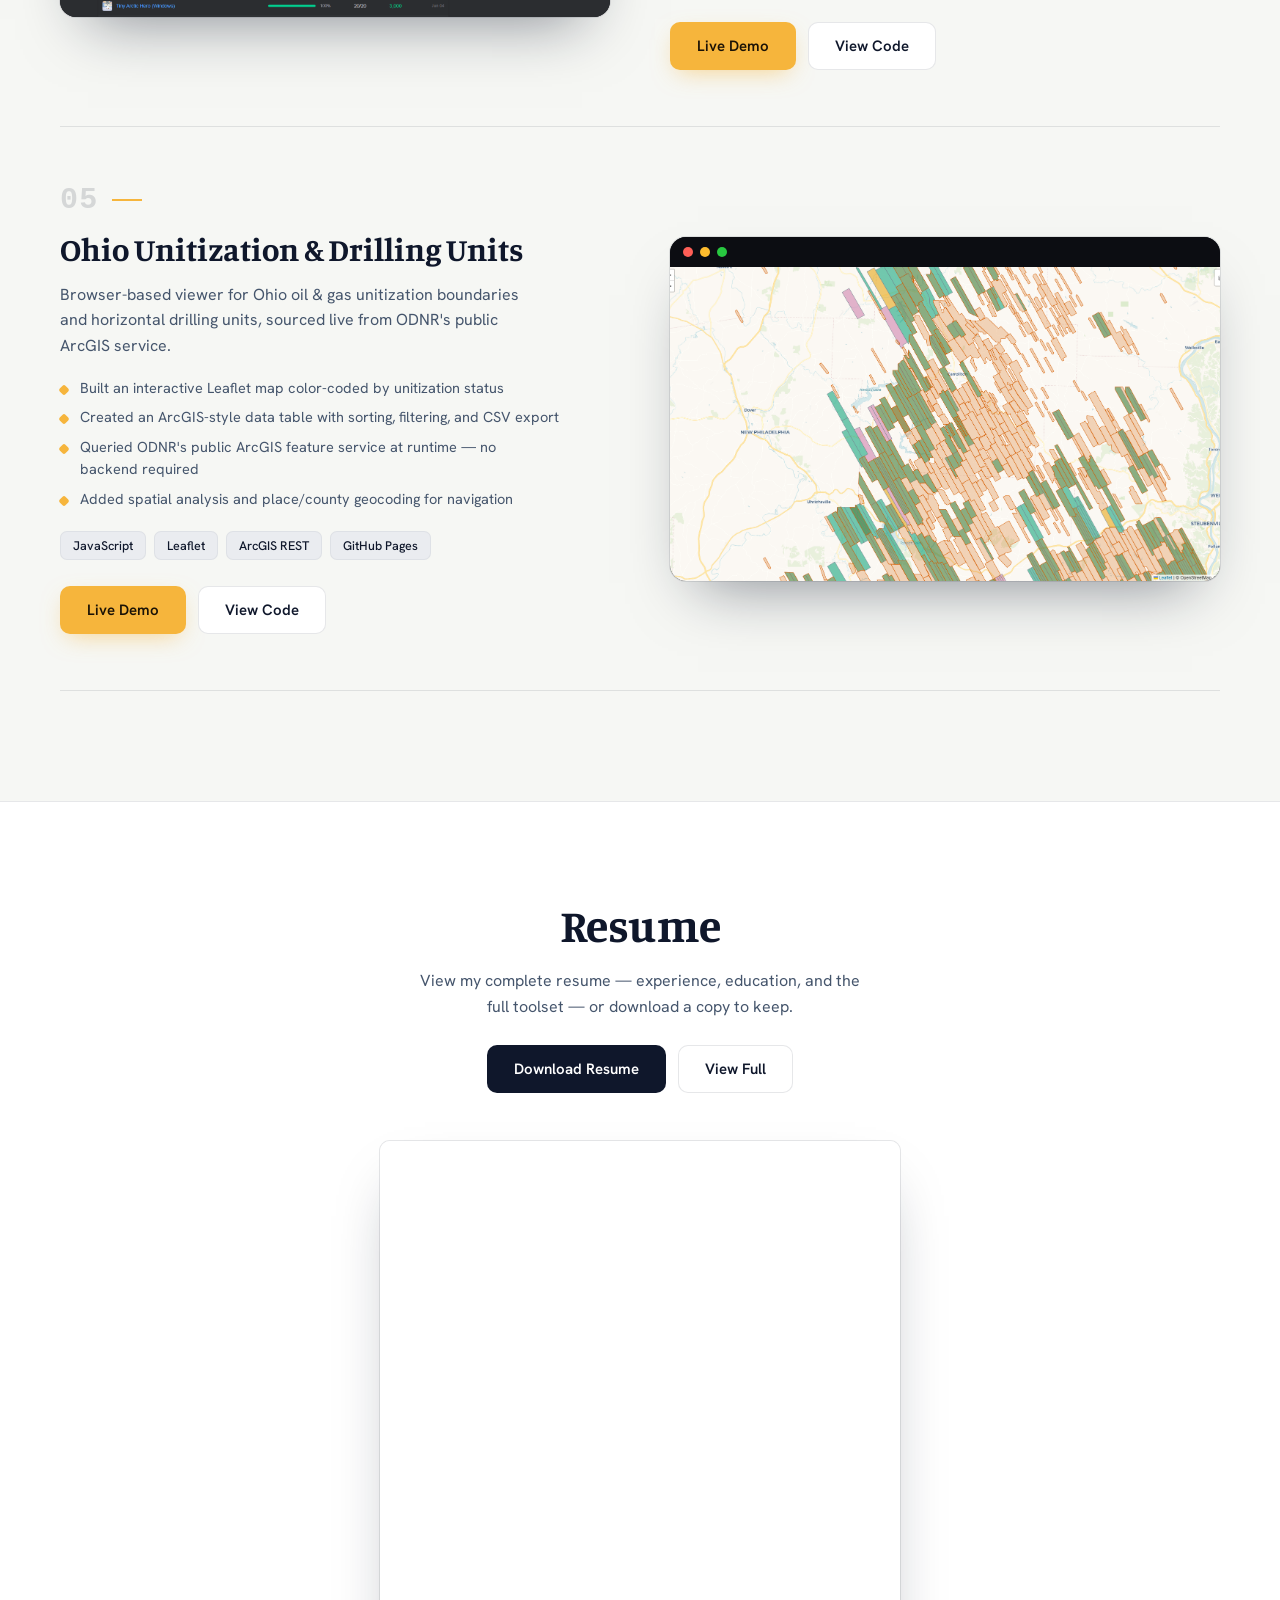
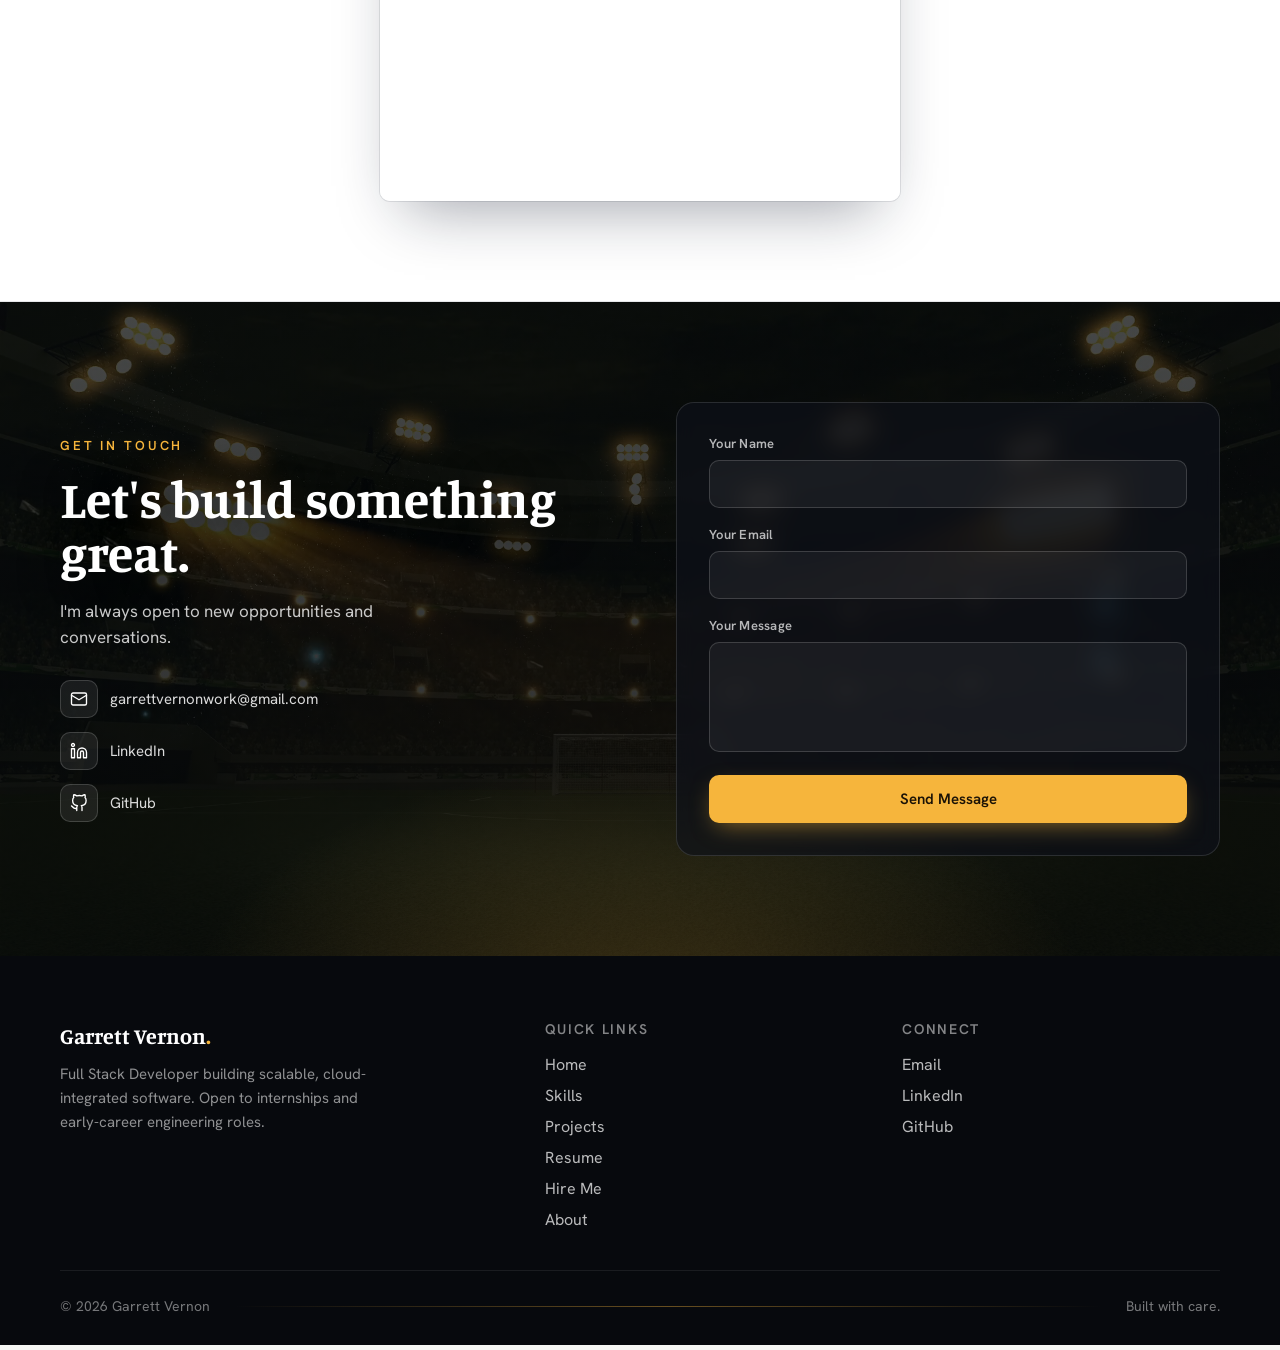
==== commit 4b2b55b6: "Wire contact form to email and drop message placeholder" ====
--- a/index.html
+++ b/index.html
@@ -244,12 +244,12 @@
       </div>
       <p>View my complete resume — experience, education, and the full toolset — or download a copy to keep.</p>
       <div class="acts">
-        <a href="Garrett_Vernon_Resume_July_2026.pdf" download class="btn btn-dark">Download Resume</a>
-        <a href="Garrett_Vernon_Resume_July_2026.pdf" target="_blank" rel="noopener noreferrer" class="btn btn-outline">View Full</a>
+        <a href="Garrett_Vernon_Resume.pdf" download class="btn btn-dark">Download Resume</a>
+        <a href="Garrett_Vernon_Resume.pdf" target="_blank" rel="noopener noreferrer" class="btn btn-outline">View Full</a>
       </div>
     </div>
     <button class="r-doc" id="resumePreview" type="button" aria-label="Enlarge resume preview">
-      <iframe class="r-doc-frame" src="Garrett_Vernon_Resume_July_2026.pdf#toolbar=0&navpanes=0&scrollbar=0&view=FitH" title="Resume preview" tabindex="-1" aria-hidden="true"></iframe>
+      <iframe class="r-doc-frame" src="Garrett_Vernon_Resume.pdf#toolbar=0&navpanes=0&scrollbar=0&view=FitH" title="Resume preview" tabindex="-1" aria-hidden="true"></iframe>
       <span class="r-doc-cta">Click to enlarge</span>
     </button>
   </div>
@@ -280,14 +280,14 @@
           <a href="https://github.com/garrettvernon115" target="_blank" rel="noopener"><span class="ic"><svg width="18" height="18" viewBox="0 0 24 24" fill="none" stroke="currentColor" stroke-width="1.8" stroke-linecap="round" stroke-linejoin="round"><path d="M9 19c-5 1.5-5-2.5-7-3m14 6v-3.87a3.37 3.37 0 0 0-.94-2.61c3.14-.35 6.44-1.54 6.44-7A5.44 5.44 0 0 0 20 4.77 5.07 5.07 0 0 0 19.91 1S18.73.65 16 2.48a13.38 13.38 0 0 0-7 0C6.27.65 5.09 1 5.09 1A5.07 5.07 0 0 0 5 4.77a5.44 5.44 0 0 0-1.5 3.78c0 5.42 3.3 6.61 6.44 7A3.37 3.37 0 0 0 9 18.13V22"/></svg></span>GitHub</a>
         </div>
       </div>
-      <form class="c-form" onsubmit="return false">
+      <form class="c-form" id="contactForm">
         <label class="fl" for="cfName">Your Name</label>
-        <input type="text" id="cfName" name="name">
+        <input type="text" id="cfName" name="name" required>
         <label class="fl" for="cfEmail">Your Email</label>
-        <input type="email" id="cfEmail" name="email">
+        <input type="email" id="cfEmail" name="email" required>
         <label class="fl" for="cfMessage">Your Message</label>
-        <textarea id="cfMessage" name="message" placeholder="Tell me about your project..."></textarea>
-        <button class="btn btn-amber">Send Message</button>
+        <textarea id="cfMessage" name="message" required></textarea>
+        <button type="submit" class="btn btn-amber">Send Message</button>
       </form>
     </div>
   </div>
@@ -364,12 +364,26 @@
   }, { threshold: 0.2 });
   io.observe(cv);
 
+  // contact form -> opens the visitor's mail client addressed to me
+  const contactForm = document.getElementById('contactForm');
+  if (contactForm) {
+    contactForm.addEventListener('submit', (e) => {
+      e.preventDefault();
+      const name = document.getElementById('cfName').value.trim();
+      const email = document.getElementById('cfEmail').value.trim();
+      const message = document.getElementById('cfMessage').value.trim();
+      const subject = `Portfolio inquiry from ${name}`;
+      const body = `${message}\n\n—\nFrom: ${name}\nEmail: ${email}`;
+      window.location.href = `mailto:garrettvernonwork@gmail.com?subject=${encodeURIComponent(subject)}&body=${encodeURIComponent(body)}`;
+    });
+  }
+
   // resume lightbox
   const resumePreview = document.getElementById('resumePreview');
   const resumeModal = document.getElementById('resumeModal');
   const resumeModalFrame = document.getElementById('resumeModalFrame');
   const resumeModalClose = document.getElementById('resumeModalClose');
-  const RESUME_SRC = 'Garrett_Vernon_Resume_July_2026.pdf#view=FitH';
+  const RESUME_SRC = 'Garrett_Vernon_Resume.pdf#view=FitH';
   const openResume = () => {
     if (!resumeModalFrame.src) resumeModalFrame.src = RESUME_SRC;
     resumeModal.classList.add('open');
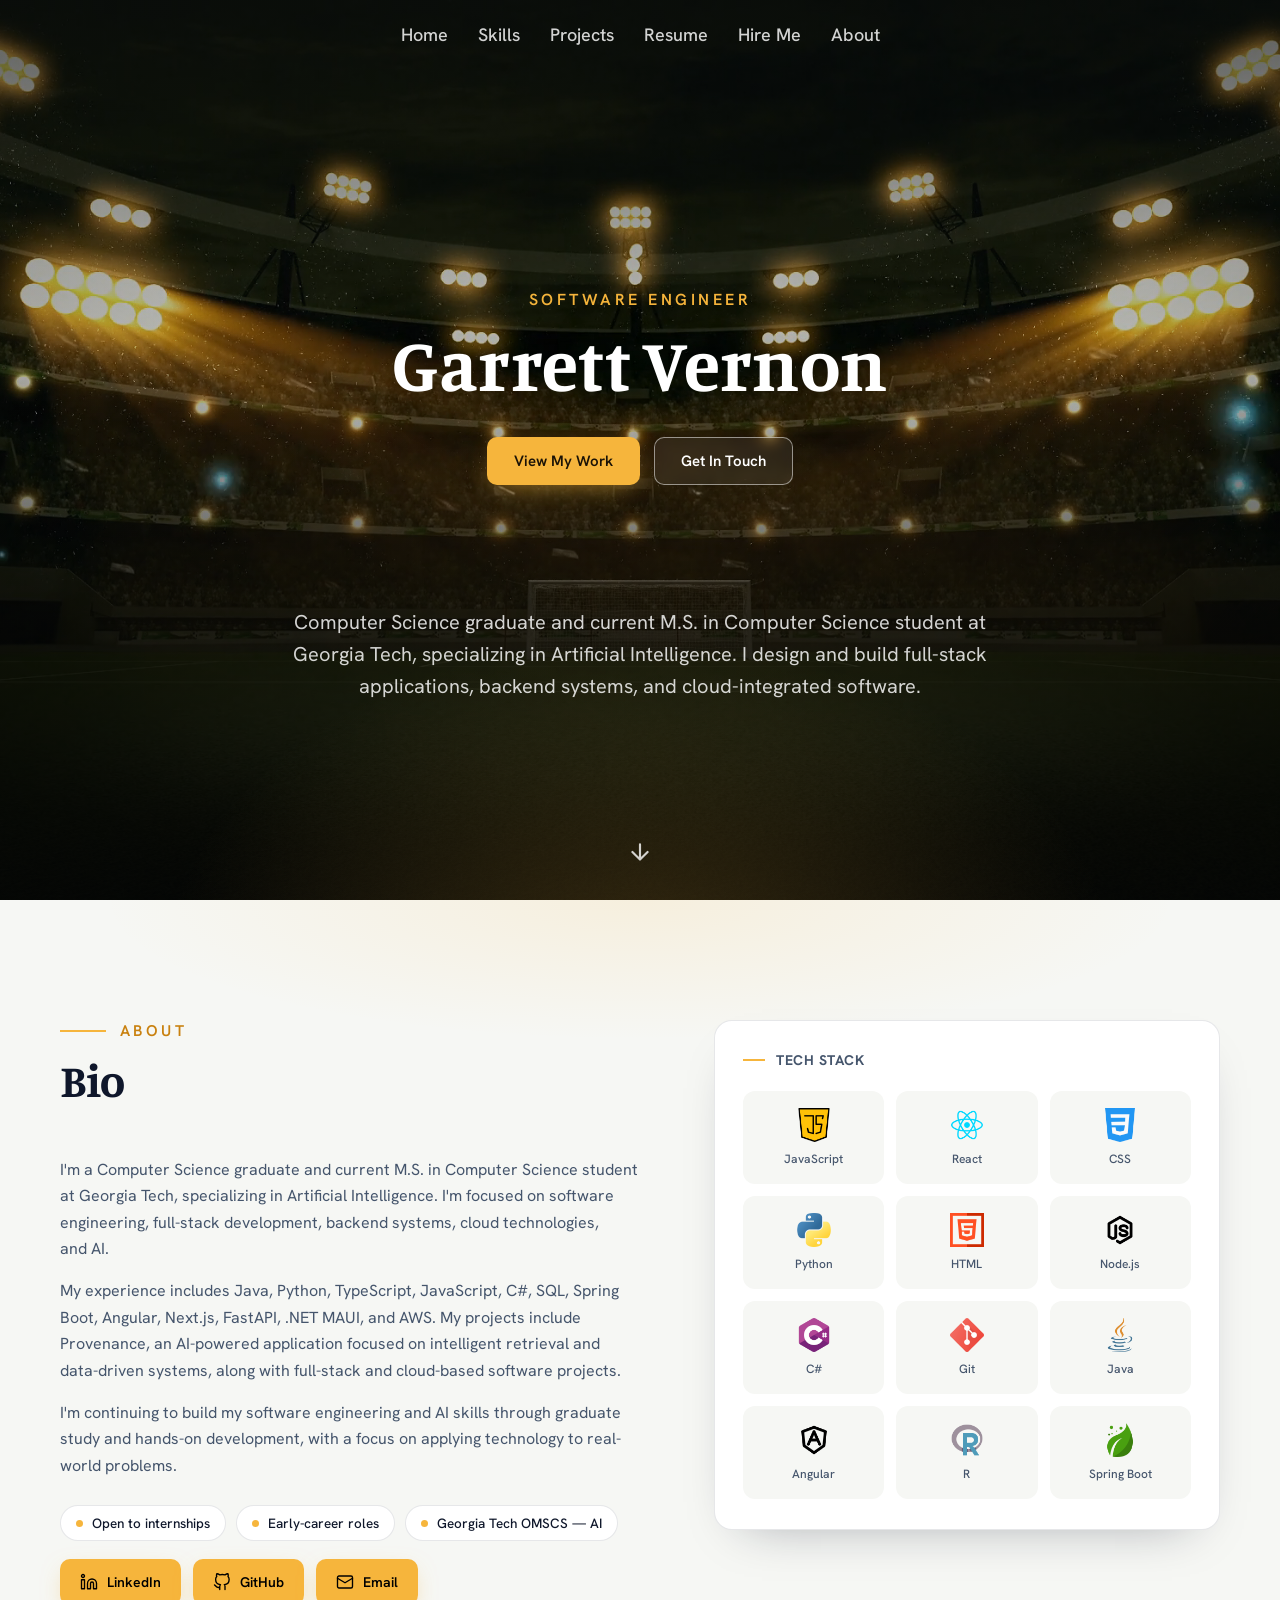
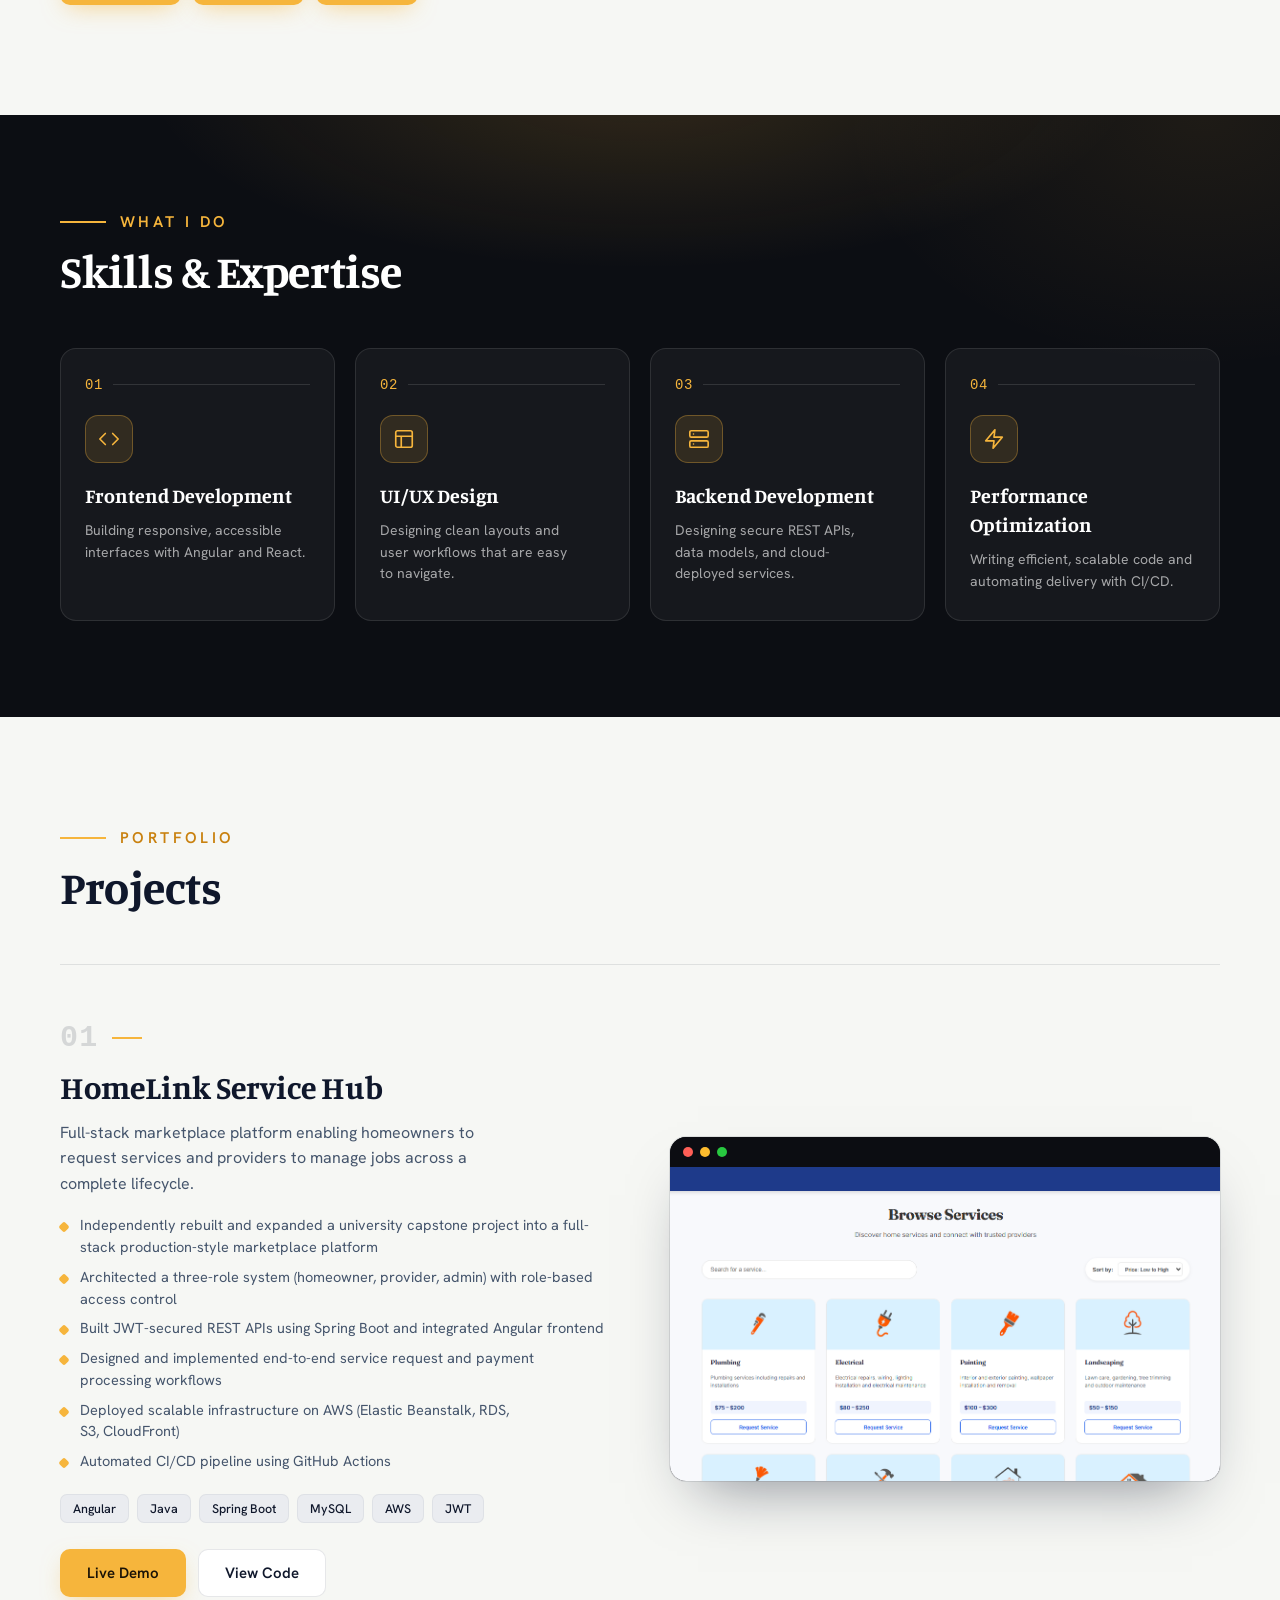
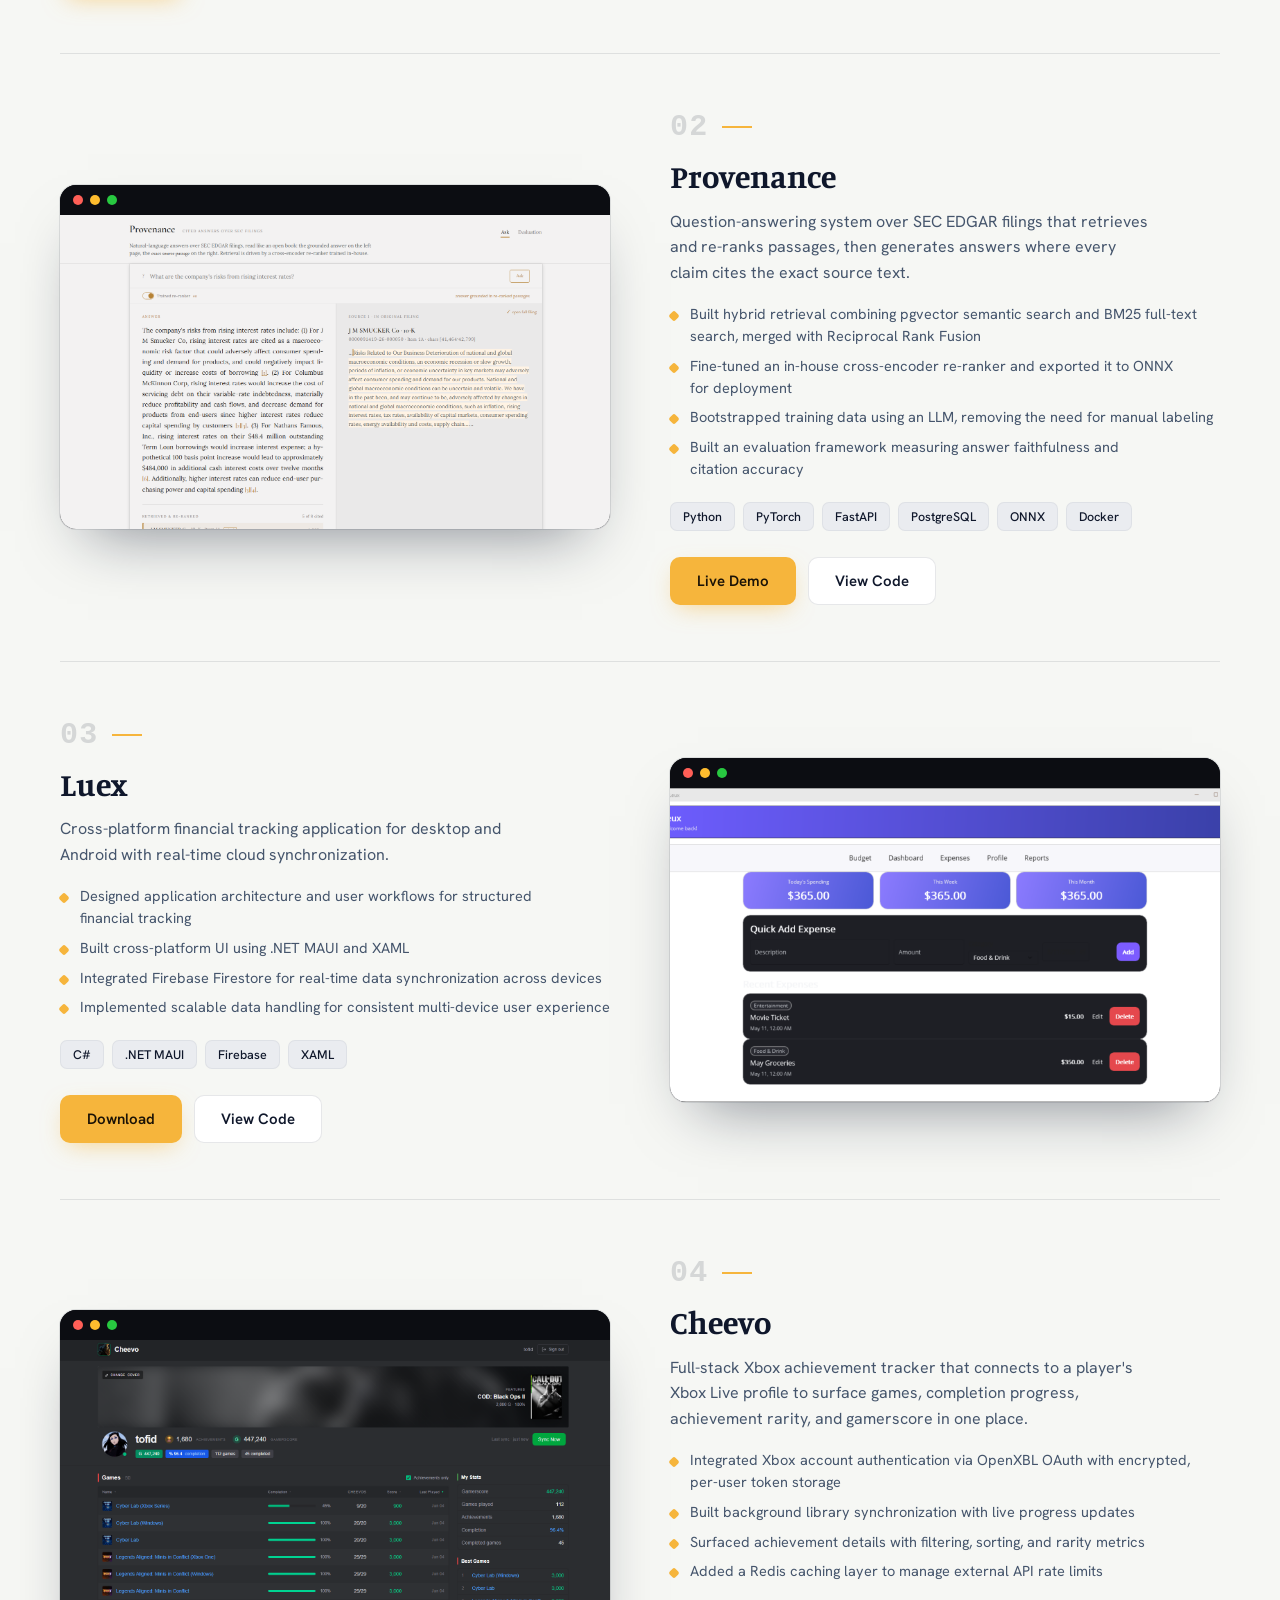
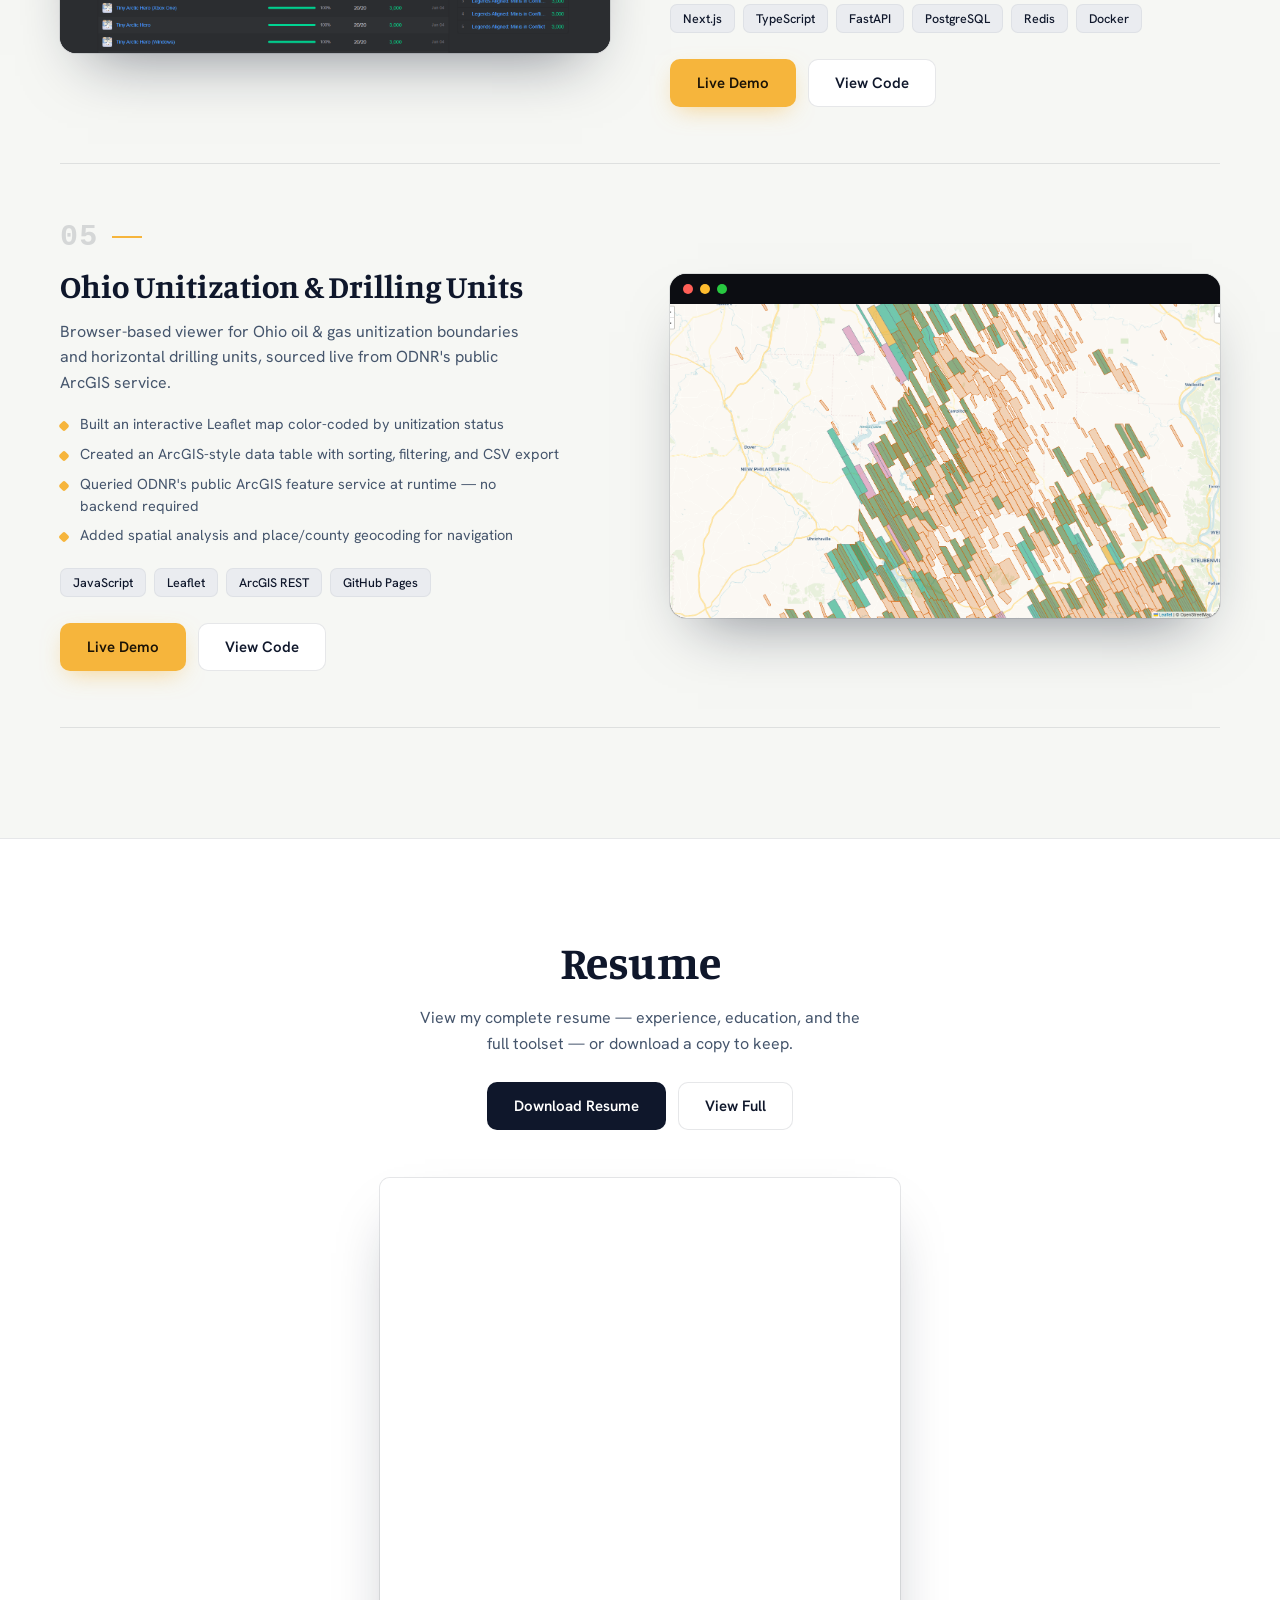
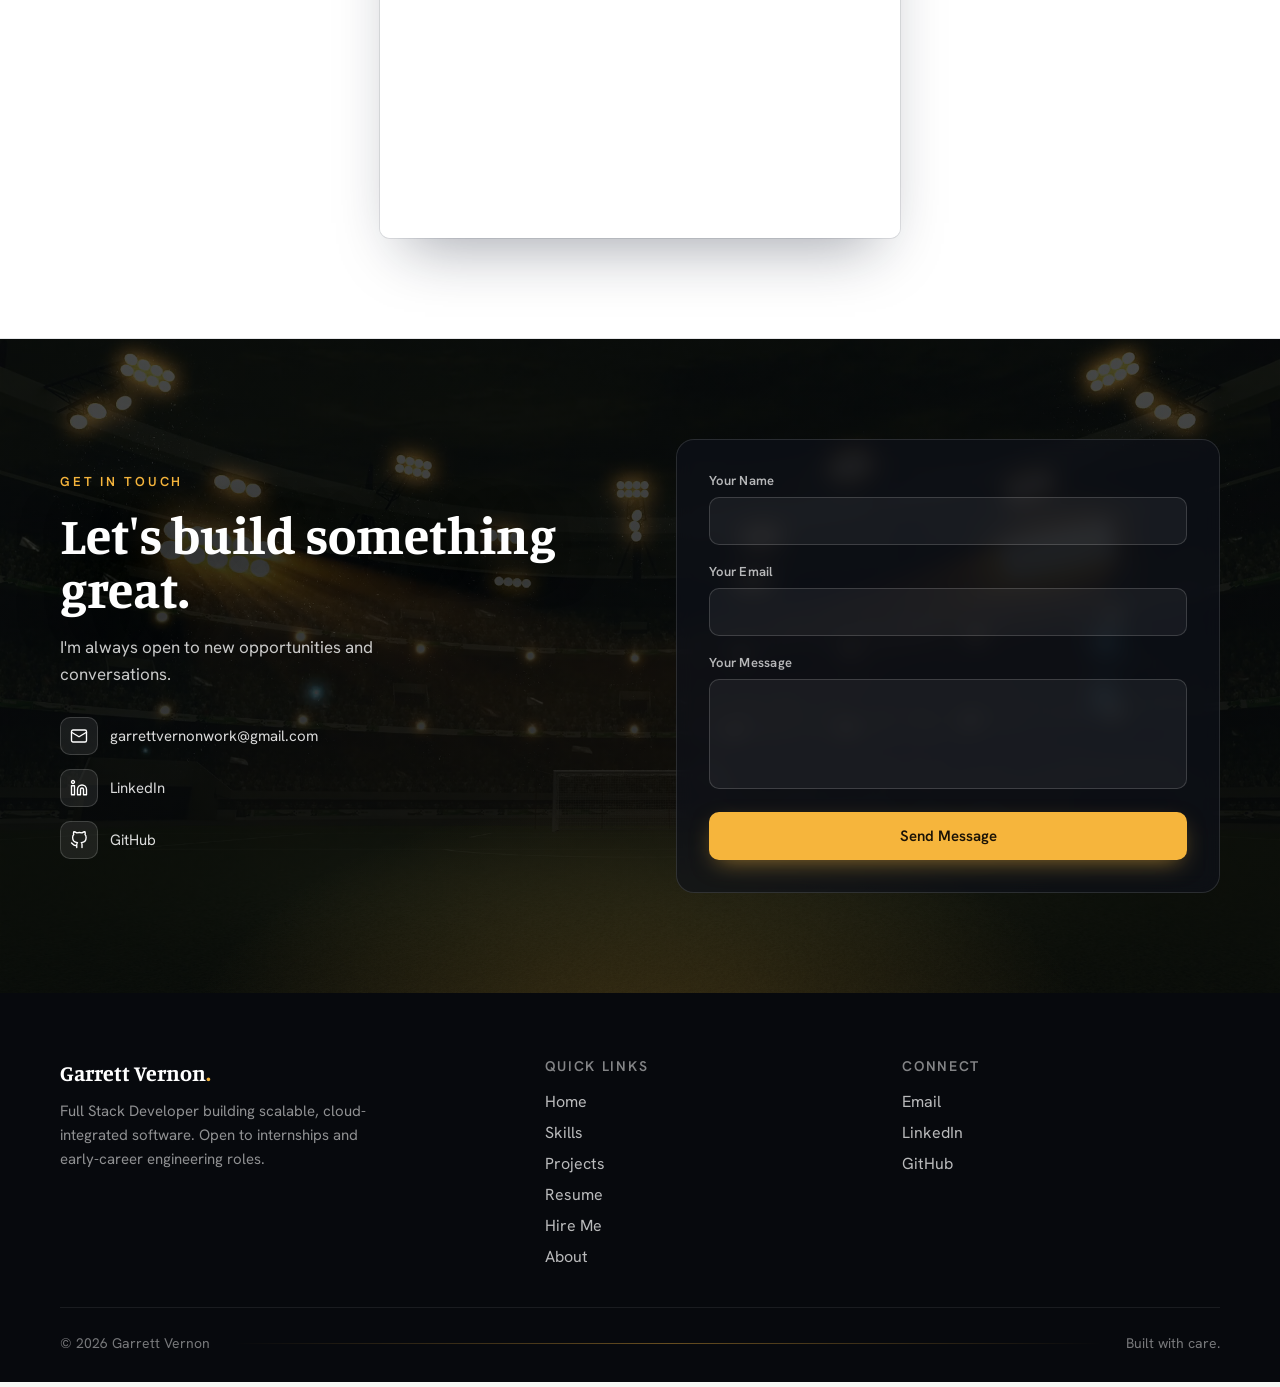
==== commit a5d0b3ba: "Update bio to reflect current Georgia Tech OMSCS AI student status Co-Authored-By: Claude Sonnet 5 <" ====
--- a/index.html
+++ b/index.html
@@ -42,7 +42,7 @@
         <a href="#contact" class="btn btn-ghost-dark">Get In Touch</a>
       </div>
     </div>
-    <p class="hero-blurb">Computer Science graduate pursuing an M.S. in Computer Science at Georgia Tech. I design and build full-stack applications, backend systems, and cloud-integrated software.</p>
+    <p class="hero-blurb">Computer Science graduate and current M.S. in Computer Science student at Georgia Tech, specializing in Artificial Intelligence. I design and build full-stack applications, backend systems, and cloud-integrated software.</p>
   </div>
   <a href="#about" class="cue" aria-label="Scroll down">
     <svg width="26" height="26" viewBox="0 0 24 24" fill="none" stroke="currentColor" stroke-width="2" stroke-linecap="round" stroke-linejoin="round"><path d="M12 5v14M19 12l-7 7-7-7"/></svg>
@@ -57,14 +57,13 @@
         <div class="kicker"><span class="rule"></span><span class="eyebrow">About</span></div>
         <h2>Bio</h2>
       </div>
-      <p class="lead">I'm an early-career software engineer focused on building scalable full-stack applications, backend systems, and cloud-integrated solutions.</p>
-      <p class="body">I recently earned a B.S. in Computer Science from Franklin University and will begin the Georgia Tech OMSCS program in Artificial Intelligence in Fall 2026.</p>
-      <p class="body">My experience spans Java &amp; Spring Boot backends, Angular frontends, AWS deployment, automation tooling, and cross-platform development with C#/.NET MAUI — with an emphasis on clean architecture and maintainable design.</p>
-      <p class="body">I've built and deployed production-style applications with secure REST APIs, CI/CD pipelines, cloud infrastructure, and real-time synchronization systems.</p>
+      <p class="lead">I'm a Computer Science graduate and current M.S. in Computer Science student at Georgia Tech, specializing in Artificial Intelligence. I'm focused on software engineering, full-stack development, backend systems, cloud technologies, and AI.</p>
+      <p class="body">My experience includes Java, Python, TypeScript, JavaScript, C#, SQL, Spring Boot, Angular, Next.js, FastAPI, .NET MAUI, and AWS. My projects include Provenance, an AI-powered application focused on intelligent retrieval and data-driven systems, along with full-stack and cloud-based software projects.</p>
+      <p class="body">I'm continuing to build my software engineering and AI skills through graduate study and hands-on development, with a focus on applying technology to real-world problems.</p>
       <div class="badge-row">
         <span class="badge"><span class="d"></span>Open to internships</span>
         <span class="badge"><span class="d"></span>Early-career roles</span>
-        <span class="badge"><span class="d"></span>Georgia Tech OMSCS '26</span>
+        <span class="badge"><span class="d"></span>Georgia Tech OMSCS — AI</span>
       </div>
       <div class="about-links">
         <a href="https://www.linkedin.com/in/garrett-vernon-a85551238/" target="_blank" rel="noopener" class="btn-social"><span class="ic"><svg width="18" height="18" viewBox="0 0 24 24" fill="none" stroke="currentColor" stroke-width="1.8" stroke-linecap="round" stroke-linejoin="round"><path d="M16 8a6 6 0 0 1 6 6v7h-4v-7a2 2 0 0 0-4 0v7h-4v-7a6 6 0 0 1 6-6z"/><rect x="2" y="9" width="4" height="12"/><circle cx="4" cy="4" r="2"/></svg></span>LinkedIn</a>
